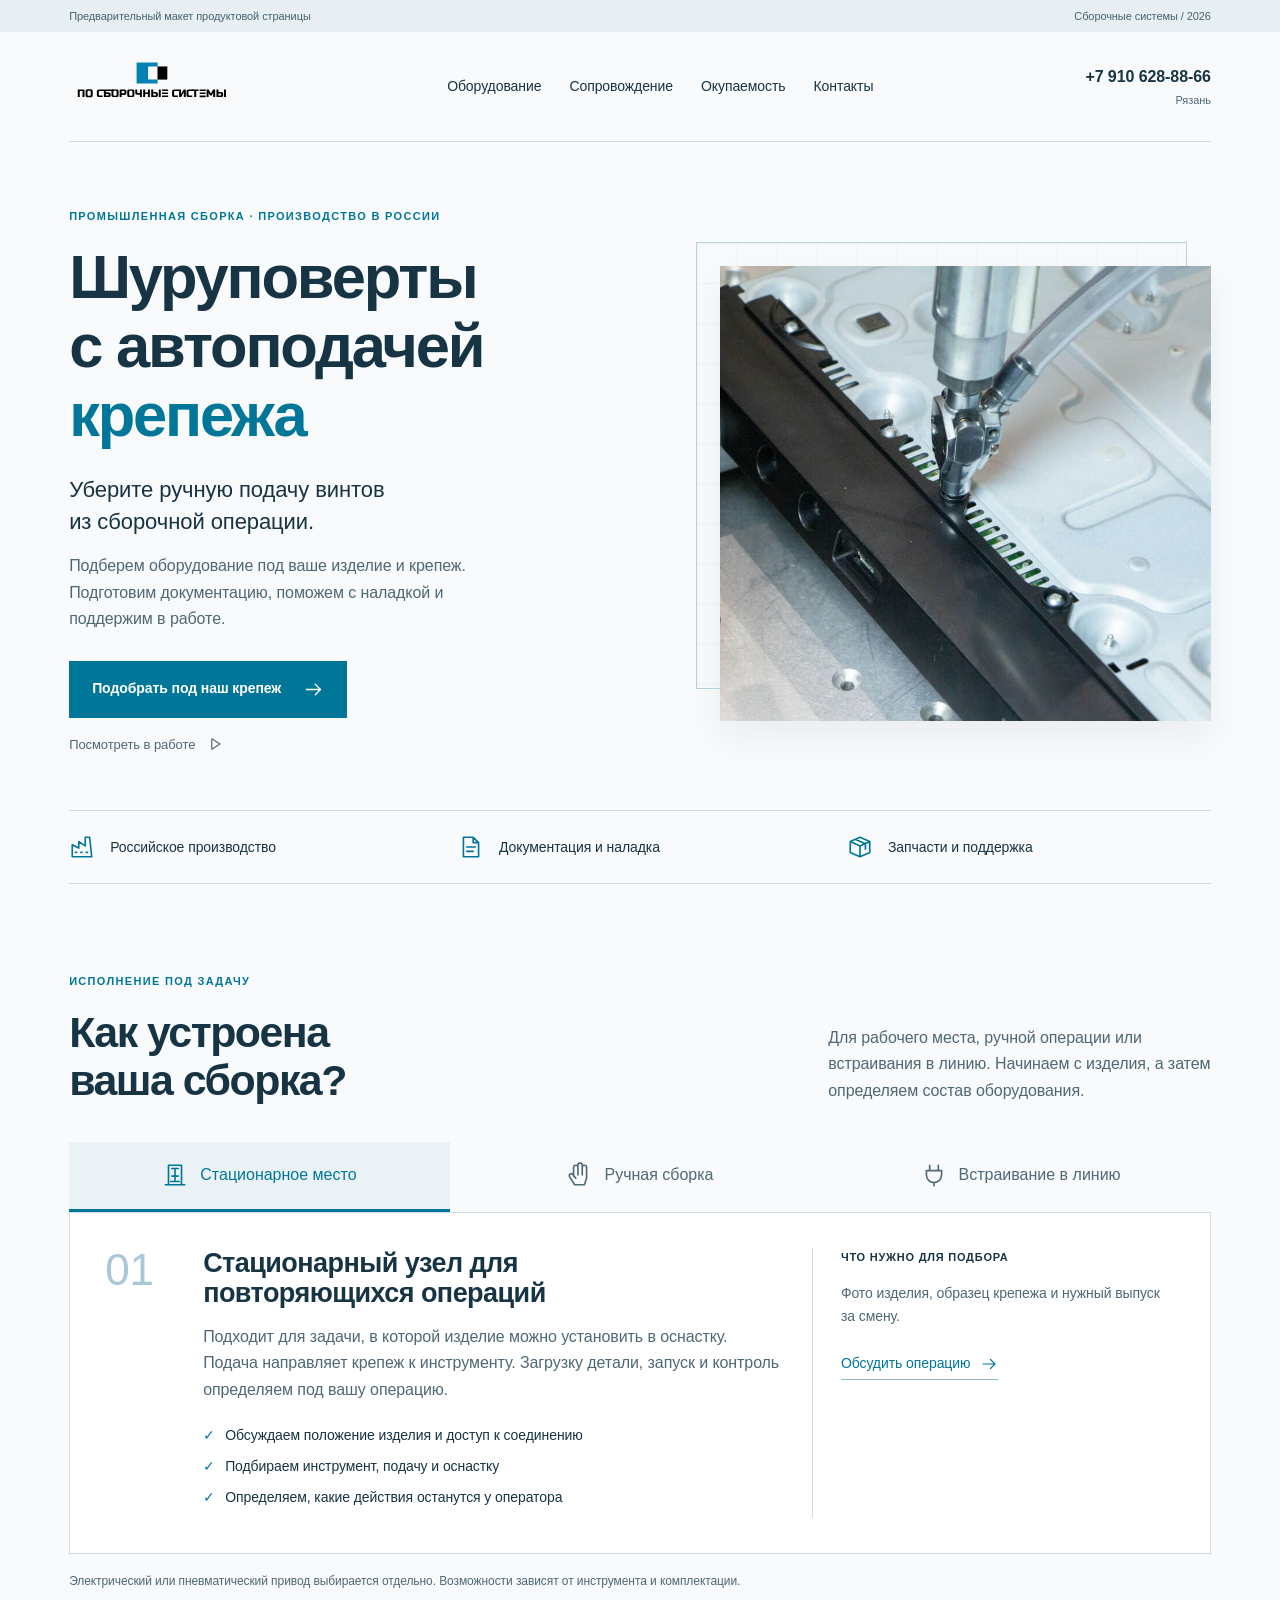
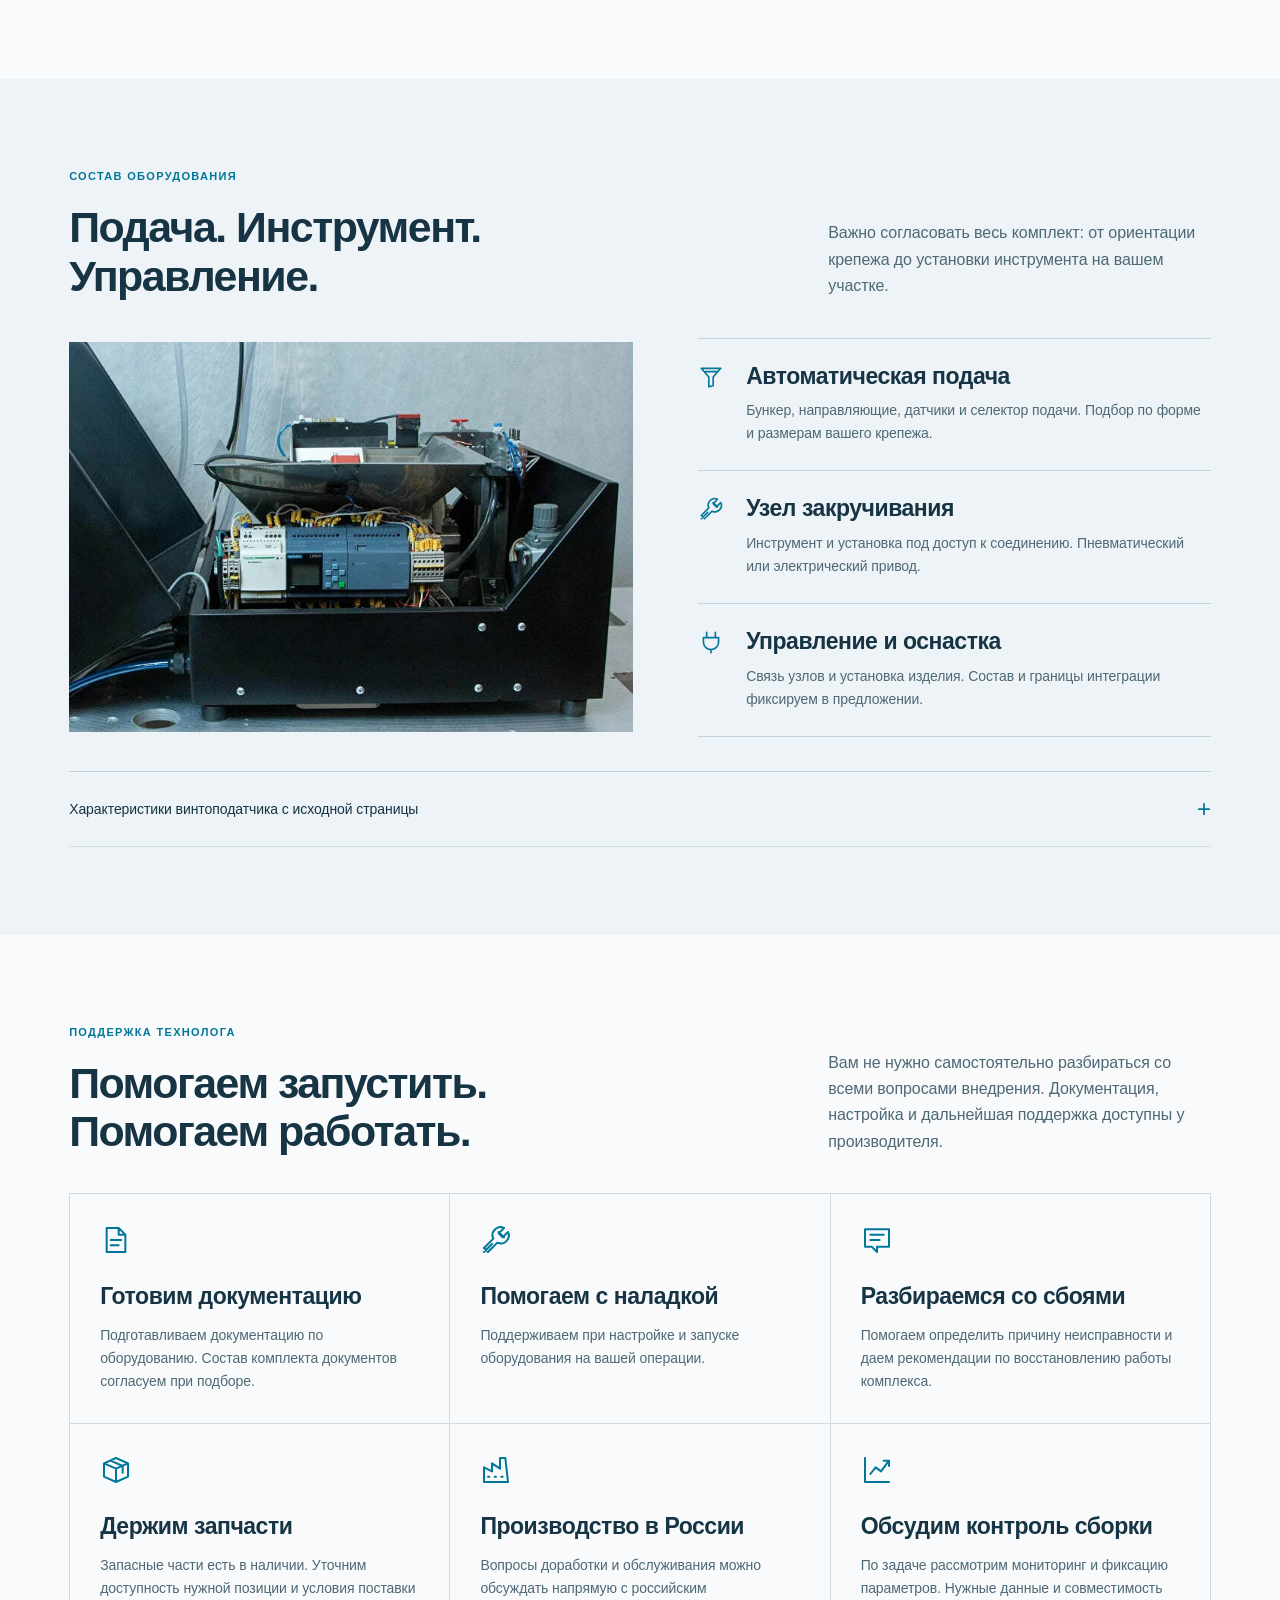
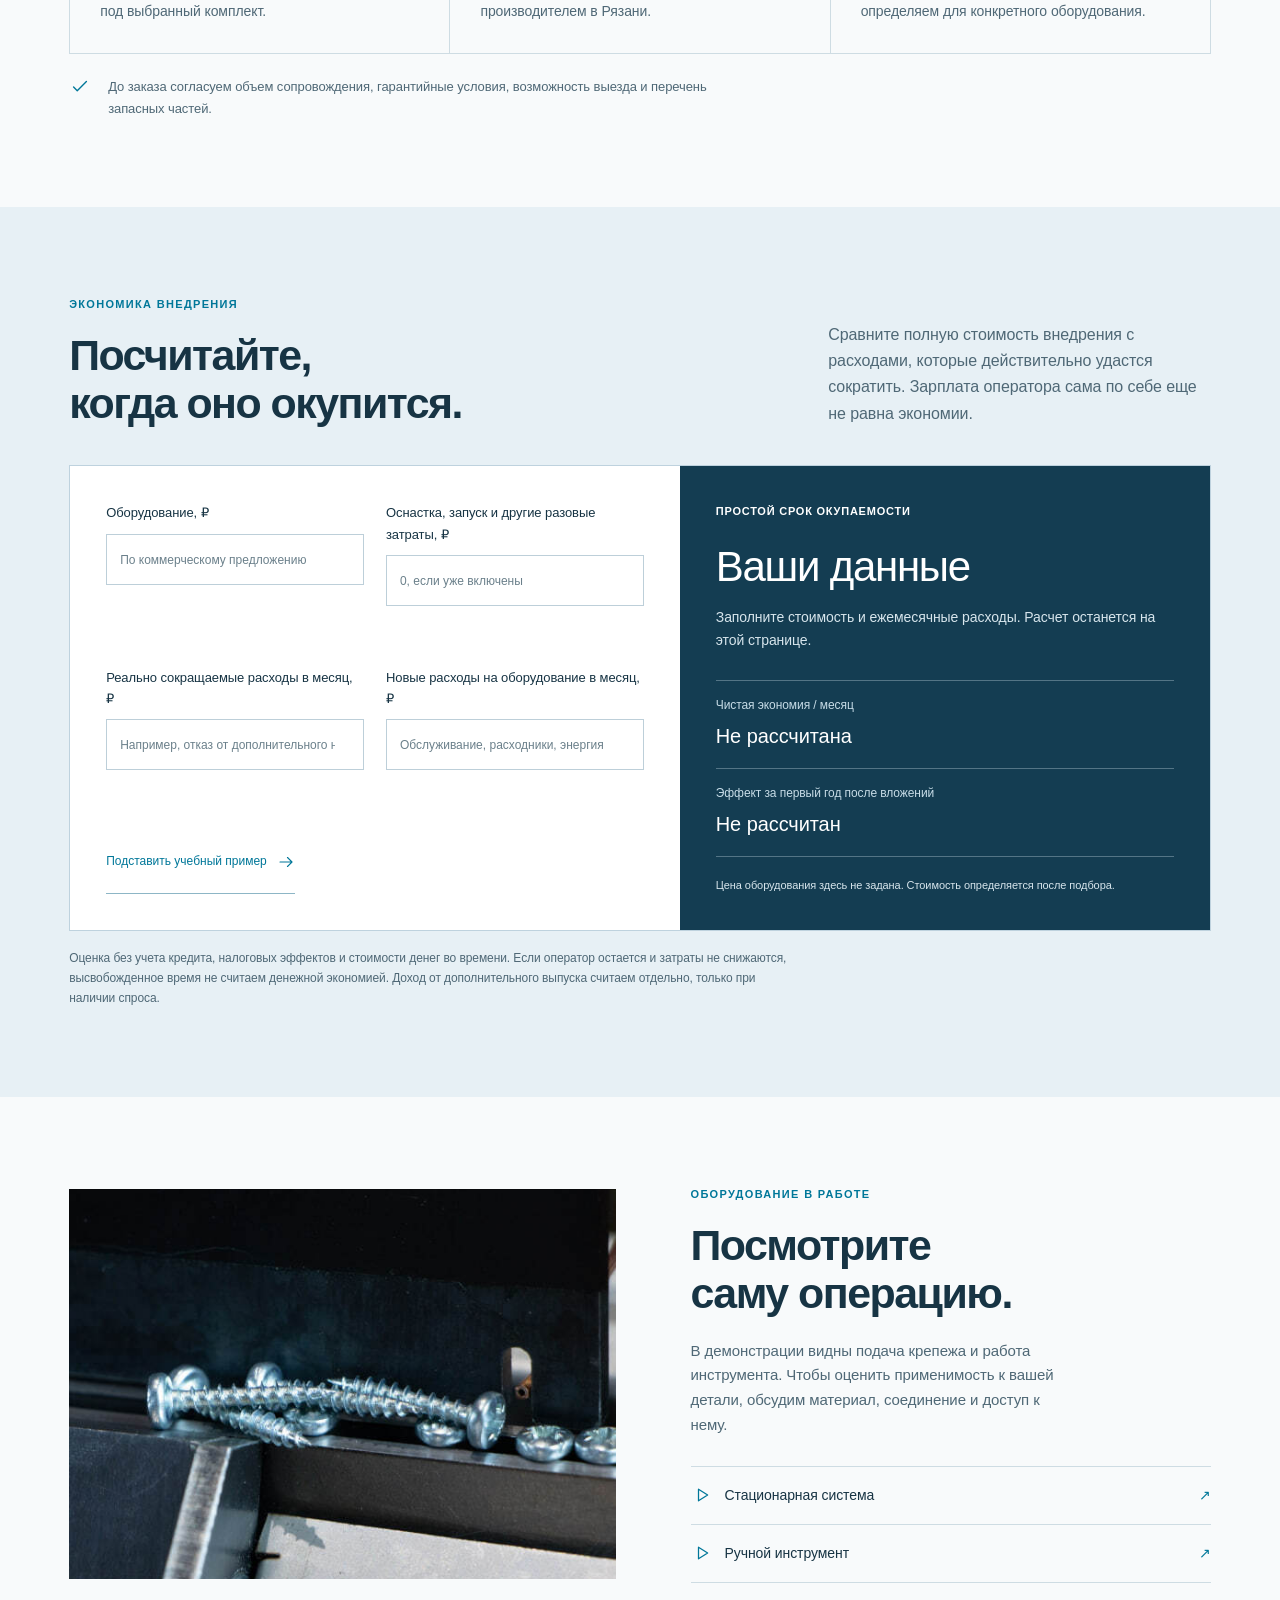
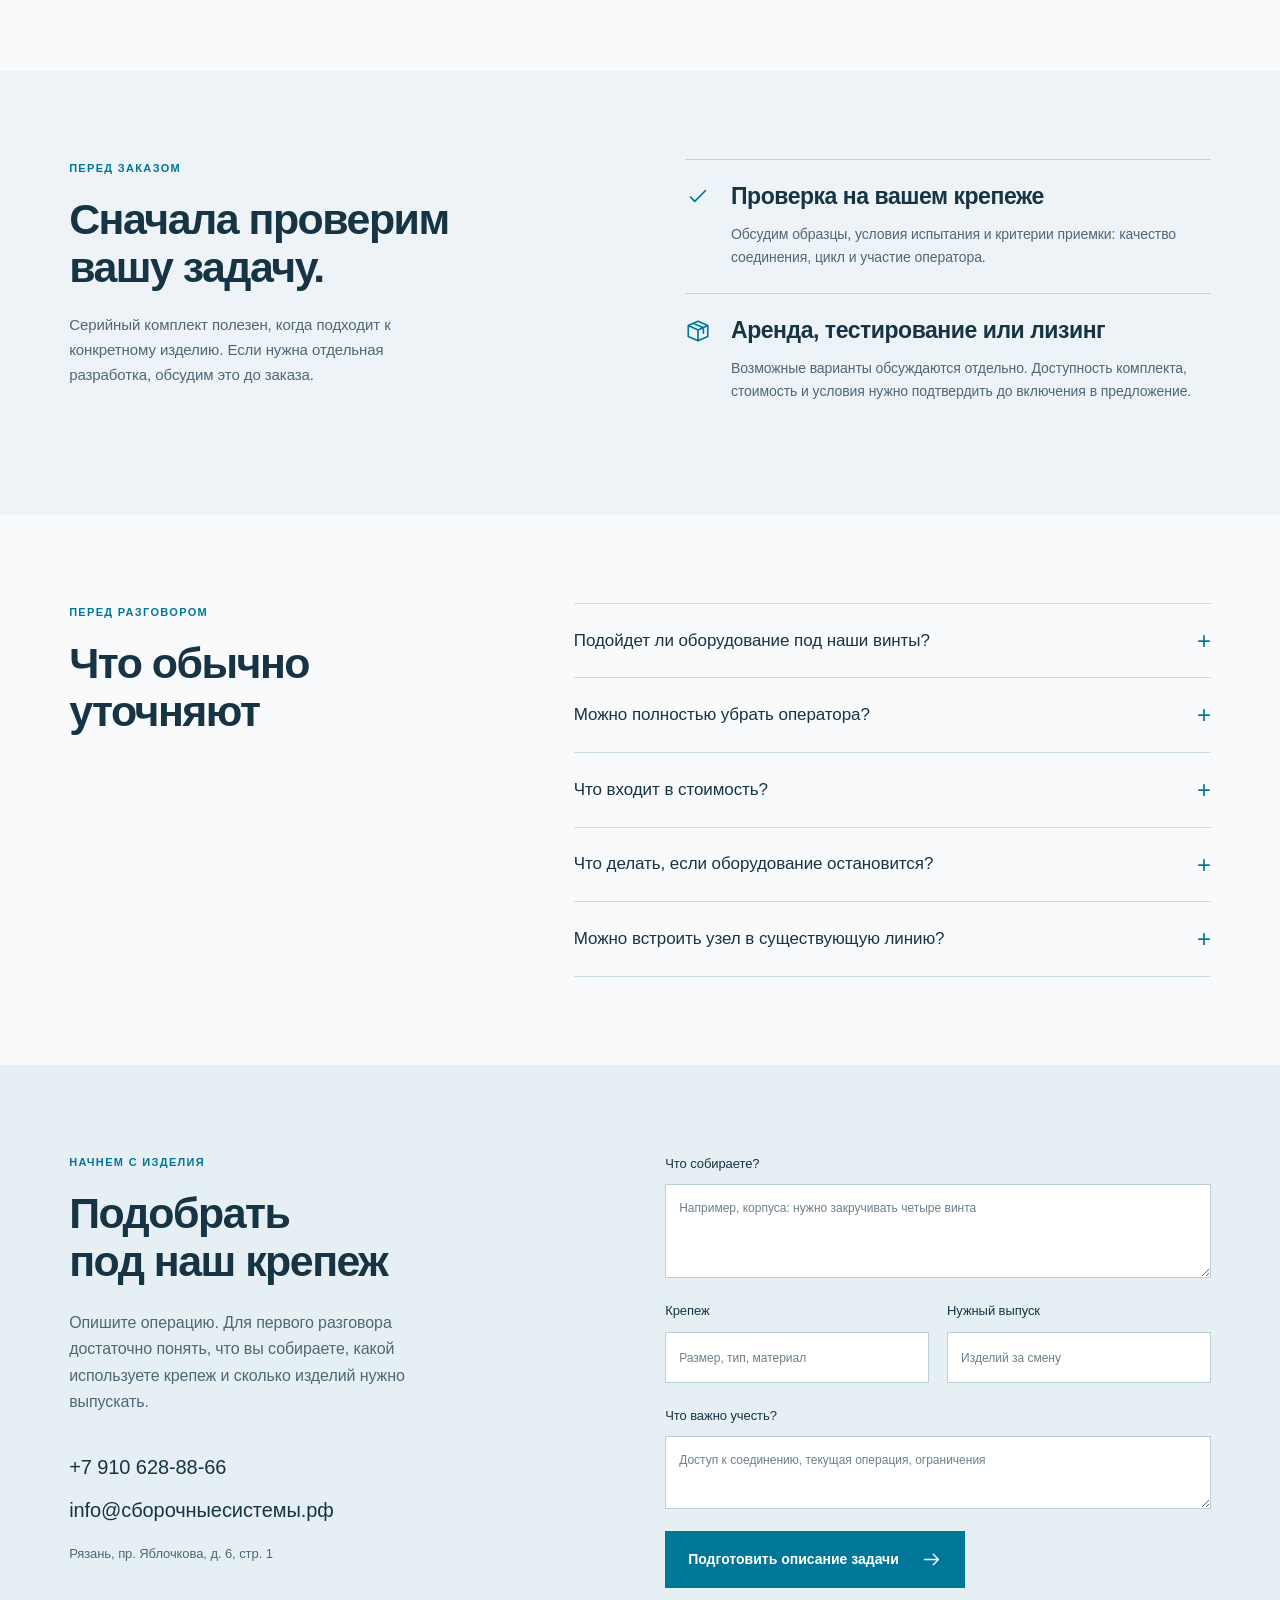
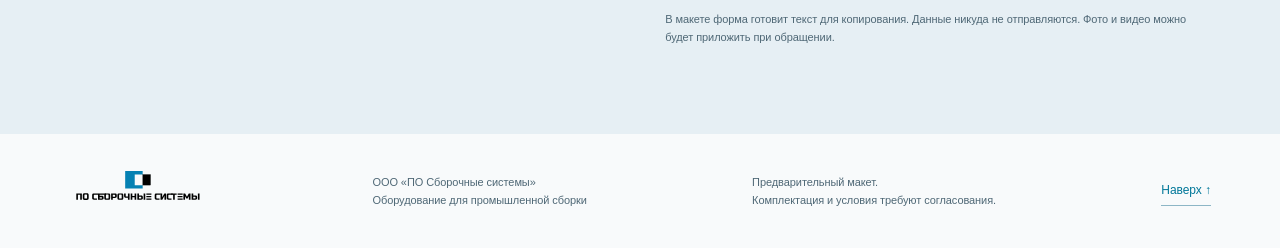
==== index.html @ 6a121f23 "Add light autofeed screwdriver page mockup with structured support benefits" ====
<!doctype html>
<html lang="ru">
<head>
  <meta charset="utf-8">
  <meta name="viewport" content="width=device-width,initial-scale=1">
  <meta name="robots" content="noindex,nofollow">
  <meta name="description" content="Предварительный макет страницы промышленных шуруповертов с автоматической подачей крепежа. ПО Сборочные системы, Рязань.">
  <title>Шуруповерты с автоподачей | Сборочные системы</title>
  <link rel="icon" href="assets/logo.svg" type="image/svg+xml">
  <link rel="stylesheet" href="scrollcraft.css">
  <link rel="stylesheet" href="styles.css">
  <script defer src="scrollcraft.js"></script>
  <script defer src="app.js"></script>
</head>
<body>
<svg class="symbols" xmlns="http://www.w3.org/2000/svg" aria-hidden="true"><defs>
  <symbol id="i-arrow" viewBox="0 0 24 24"><path d="M4 12h16m-6-6 6 6-6 6"/></symbol>
  <symbol id="i-doc" viewBox="0 0 24 24"><path d="M14 3H5v18h14V8zm0 0v5h5M8 12h8m-8 4h6"/></symbol>
  <symbol id="i-tool" viewBox="0 0 24 24"><path d="m14 6 4 4m-9 5-6 6m15-18-4 4 3 3 4-4a6 6 0 0 1-8 8L6 21l-3-3 7-7a6 6 0 0 1 8-8Z"/></symbol>
  <symbol id="i-box" viewBox="0 0 24 24"><path d="m3 7 9-4 9 4v10l-9 4-9-4Zm0 0 9 4 9-4m-9 4v10M8 5l9 4v5"/></symbol>
  <symbol id="i-chat" viewBox="0 0 24 24"><path d="M21 4H3v13h5l4 4v-4h9ZM7 8h10M7 12h7"/></symbol>
  <symbol id="i-plant" viewBox="0 0 24 24"><path d="M3 21V10l6 3V7l6 4V3h4l2 18ZM6 17h1m4 0h1m4 0h1"/></symbol>
  <symbol id="i-chart" viewBox="0 0 24 24"><path d="M3 3v18h18M7 15l4-5 4 3 6-8M17 5h4v4"/></symbol>
  <symbol id="i-check" viewBox="0 0 24 24"><path d="m5 12 4 4L19 6"/></symbol>
  <symbol id="i-feed" viewBox="0 0 24 24"><path d="M3 4h18l-7 8v8l-4 1v-9ZM7 7h10"/></symbol>
  <symbol id="i-hand" viewBox="0 0 24 24"><path d="M7 13V5a2 2 0 0 1 4 0v7-9a2 2 0 0 1 4 0v9-7a2 2 0 0 1 4 0v10l-2 6H8l-5-8a2 2 0 0 1 3-2l3 4"/></symbol>
  <symbol id="i-fixed" viewBox="0 0 24 24"><path d="M3 21h18M6 21V3h12v18M9 6h6m-3 0v7m-3 0h6m-3 0v4m-4 1h8"/></symbol>
  <symbol id="i-plug" viewBox="0 0 24 24"><path d="M8 3v5m8-5v5M5 8h14v4a7 7 0 0 1-14 0Zm7 11v3"/></symbol>
  <symbol id="i-play" viewBox="0 0 24 24"><path d="m9 5 11 7-11 7Z"/></symbol>
  <symbol id="i-phone" viewBox="0 0 24 24"><path d="m7 3 3 5-3 3a15 15 0 0 0 6 6l3-3 5 3-1 4C10 23 1 14 3 4Z"/></symbol>
</defs></svg>
<div class="draft-bar"><div class="container">Предварительный макет продуктовой страницы <span>Сборочные системы / 2026</span></div></div>
<header class="header container">
  <a class="brand" href="#top" aria-label="Сборочные системы - начало страницы"><img src="assets/logo.svg" width="166" height="65" alt="ПО Сборочные системы"></a>
  <nav aria-label="Основное меню"><a href="#variants">Оборудование</a><a href="#support">Сопровождение</a><a href="#economics">Окупаемость</a><a href="#contact">Контакты</a></nav>
  <a class="header-phone" href="tel:+79106288866">+7 910 628-88-66<small>Рязань</small></a>
  <button class="menu-toggle" aria-expanded="false" aria-controls="mobile-menu">Меню <span>+</span></button>
</header>
<nav class="mobile-menu container" id="mobile-menu" aria-label="Мобильное меню" hidden><a href="#variants">Оборудование</a><a href="#support">Сопровождение</a><a href="#economics">Окупаемость</a><a href="#contact">Контакты</a><a href="tel:+79106288866">+7 910 628-88-66</a></nav>
<main id="top">
<section class="hero container">
  <div class="hero-copy"><p class="eyebrow">Промышленная сборка · Производство в России</p><h1>Шуруповерты<br>с автоподачей<br><span>крепежа</span></h1><p class="lead">Уберите ручную подачу винтов из сборочной операции.</p><p class="intro">Подберем оборудование под ваше изделие и крепеж. Подготовим документацию, поможем с наладкой и поддержим в работе.</p><a class="button" href="#contact">Подобрать под наш крепеж <svg><use href="#i-arrow"/></svg></a><a class="secondary" href="#demo">Посмотреть в работе <svg><use href="#i-play"/></svg></a></div>
  <div class="hero-visual"><div class="hero-grid" aria-hidden="true"></div><img class="hero-photo" src="assets/tool.jpg" width="922" height="787" alt="Узел закручивания крепежа на промышленном оборудовании" fetchpriority="high"></div>
</section>
<div class="promise-strip container"><div><svg><use href="#i-plant"/></svg><span>Российское производство</span></div><div><svg><use href="#i-doc"/></svg><span>Документация и наладка</span></div><div><svg><use href="#i-box"/></svg><span>Запчасти и поддержка</span></div></div>

<section class="section container" id="variants">
  <div class="section-heading"><div><p class="eyebrow">Исполнение под задачу</p><h2>Как устроена<br>ваша сборка?</h2></div><p>Для рабочего места, ручной операции или встраивания в линию. Начинаем с изделия, а затем определяем состав оборудования.</p></div>
  <div class="variant-tabs" role="tablist" aria-label="Выберите способ применения"><button role="tab" id="tab-fixed" aria-selected="true" aria-controls="variant-panel" data-variant="fixed"><svg><use href="#i-fixed"/></svg>Стационарное место</button><button role="tab" id="tab-hand" aria-selected="false" aria-controls="variant-panel" data-variant="hand" tabindex="-1"><svg><use href="#i-hand"/></svg>Ручная сборка</button><button role="tab" id="tab-line" aria-selected="false" aria-controls="variant-panel" data-variant="line" tabindex="-1"><svg><use href="#i-plug"/></svg>Встраивание в линию</button></div>
  <div class="variant-panel" id="variant-panel" role="tabpanel" aria-labelledby="tab-fixed" tabindex="0"><div class="variant-number" aria-hidden="true">01</div><div><h3 id="variant-title">Стационарный узел для повторяющихся операций</h3><p id="variant-copy">Подходит для задачи, в которой изделие можно установить в оснастку. Подача направляет крепеж к инструменту. Загрузку детали, запуск и контроль определяем под вашу операцию.</p><ul class="check-list" id="variant-list"><li>Обсуждаем положение изделия и доступ к соединению</li><li>Подбираем инструмент, подачу и оснастку</li><li>Определяем, какие действия останутся у оператора</li></ul></div><aside><span class="mini-label">Что нужно для подбора</span><p>Фото изделия, образец крепежа и нужный выпуск за смену.</p><a class="text-link" href="#contact">Обсудить операцию <svg><use href="#i-arrow"/></svg></a></aside></div>
  <p class="under-note">Электрический или пневматический привод выбирается отдельно. Возможности зависят от инструмента и комплектации.</p>
</section>

<section class="composition section" id="equipment"><div class="container">
  <div class="section-heading"><div><p class="eyebrow">Состав оборудования</p><h2>Подача. Инструмент.<br>Управление.</h2></div><p>Важно согласовать весь комплект: от ориентации крепежа до установки инструмента на вашем участке.</p></div>
  <div class="equipment-grid"><img src="assets/feeder.jpg" alt="Винтоподатчик с бункером и модулем управления" width="750" height="534" loading="lazy"><div class="equipment-items"><article><svg><use href="#i-feed"/></svg><div><h3>Автоматическая подача</h3><p>Бункер, направляющие, датчики и селектор подачи. Подбор по форме и размерам вашего крепежа.</p></div></article><article><svg><use href="#i-tool"/></svg><div><h3>Узел закручивания</h3><p>Инструмент и установка под доступ к соединению. Пневматический или электрический привод.</p></div></article><article><svg><use href="#i-plug"/></svg><div><h3>Управление и оснастка</h3><p>Связь узлов и установка изделия. Состав и границы интеграции фиксируем в предложении.</p></div></article></div></div>
  <details class="specs"><summary>Характеристики винтоподатчика с исходной страницы <span>+</span></summary><p>Параметры описанного узла подачи. Это не общие характеристики всех комплектов и не скорость сборки готового изделия.</p><dl><div><dt>Габариты</dt><dd>490 × 443 × 375 мм</dd></div><div><dt>Бункер</dt><dd>2 л</dd></div><div><dt>Масса</dt><dd>30 кг</dd></div><div><dt>Рабочее давление</dt><dd>6 бар</dd></div><div><dt>Питание</dt><dd>210-230 В</dd></div><div><dt>Мощность без инструмента</dt><dd>15 Вт</dd></div></dl><a class="text-link" href="https://xn--90aialvcgarhgbn8d1ch.xn--p1ai/page56574209.html" target="_blank" rel="noopener noreferrer">Исходное описание оборудования ↗</a></details>
</div></section>

<section class="section container" id="support">
  <div class="section-heading"><div><p class="eyebrow">Поддержка технолога</p><h2>Помогаем запустить.<br>Помогаем работать.</h2></div><p>Вам не нужно самостоятельно разбираться со всеми вопросами внедрения. Документация, настройка и дальнейшая поддержка доступны у производителя.</p></div>
  <div class="benefits">
    <article><svg><use href="#i-doc"/></svg><h3>Готовим документацию</h3><p>Подготавливаем документацию по оборудованию. Состав комплекта документов согласуем при подборе.</p></article>
    <article><svg><use href="#i-tool"/></svg><h3>Помогаем с наладкой</h3><p>Поддерживаем при настройке и запуске оборудования на вашей операции.</p></article>
    <article><svg><use href="#i-chat"/></svg><h3>Разбираемся со сбоями</h3><p>Помогаем определить причину неисправности и даем рекомендации по восстановлению работы комплекса.</p></article>
    <article><svg><use href="#i-box"/></svg><h3>Держим запчасти</h3><p>Запасные части есть в наличии. Уточним доступность нужной позиции и условия поставки под выбранный комплект.</p></article>
    <article><svg><use href="#i-plant"/></svg><h3>Производство в России</h3><p>Вопросы доработки и обслуживания можно обсуждать напрямую с российским производителем в Рязани.</p></article>
    <article><svg><use href="#i-chart"/></svg><h3>Обсудим контроль сборки</h3><p>По задаче рассмотрим мониторинг и фиксацию параметров. Нужные данные и совместимость определяем для конкретного оборудования.</p></article>
  </div>
  <div class="service-note"><svg><use href="#i-check"/></svg><p>До заказа согласуем объем сопровождения, гарантийные условия, возможность выезда и перечень запасных частей.</p></div>
</section>

<section class="economics section" id="economics"><div class="container">
  <div class="section-heading"><div><p class="eyebrow">Экономика внедрения</p><h2>Посчитайте,<br>когда оно окупится.</h2></div><p>Сравните полную стоимость внедрения с расходами, которые действительно удастся сократить. Зарплата оператора сама по себе еще не равна экономии.</p></div>
  <div class="calculator"><form id="roi-form" class="calc-fields"><label>Оборудование, ₽<input name="equipment" type="number" min="0" max="1000000000" step="any" placeholder="По коммерческому предложению" inputmode="decimal"></label><label>Оснастка, запуск и другие разовые затраты, ₽<input name="setup" type="number" min="0" max="1000000000" step="any" placeholder="0, если уже включены" inputmode="decimal"></label><label>Реально сокращаемые расходы в месяц, ₽<input name="saving" type="number" min="0" max="1000000000" step="any" placeholder="Например, отказ от дополнительного найма" inputmode="decimal"></label><label>Новые расходы на оборудование в месяц, ₽<input name="running" type="number" min="0" max="1000000000" step="any" placeholder="Обслуживание, расходники, энергия" inputmode="decimal"></label><button type="button" class="text-link example-button" id="example">Подставить учебный пример <svg><use href="#i-arrow"/></svg></button></form><div class="calc-result" aria-live="polite" aria-atomic="true"><span class="mini-label">Простой срок окупаемости</span><strong id="payback">Ваши данные</strong><p id="calc-summary">Заполните стоимость и ежемесячные расходы. Расчет останется на этой странице.</p><div class="calc-metrics"><div><span>Чистая экономия / месяц</span><b id="net-saving">Не рассчитана</b></div><div><span>Эффект за первый год после вложений</span><b id="year-effect">Не рассчитан</b></div></div><p class="calc-disclaimer" id="calc-status">Цена оборудования здесь не задана. Стоимость определяется после подбора.</p></div></div>
  <p class="under-note">Оценка без учета кредита, налоговых эффектов и стоимости денег во времени. Если оператор остается и затраты не снижаются, высвобожденное время не считаем денежной экономией. Доход от дополнительного выпуска считаем отдельно, только при наличии спроса.</p>
</div></section>

<section class="section container" id="demo"><div class="demo-grid"><div class="demo-image"><img src="assets/fasteners.jpg" alt="Крепеж на направляющих автоматической подачи" width="595" height="541" loading="lazy"></div><div><p class="eyebrow">Оборудование в работе</p><h2>Посмотрите<br>саму операцию.</h2><p>В демонстрации видны подача крепежа и работа инструмента. Чтобы оценить применимость к вашей детали, обсудим материал, соединение и доступ к нему.</p><div class="video-links"><a href="https://rutube.ru/video/3689a29682b05aac5c1adabfa721ef61/" target="_blank" rel="noopener noreferrer"><svg><use href="#i-play"/></svg>Стационарная система <span>↗</span></a><a href="https://rutube.ru/video/063481a1d80e15f8c50c3e44c8a2e6d3/" target="_blank" rel="noopener noreferrer"><svg><use href="#i-play"/></svg>Ручной инструмент <span>↗</span></a></div></div></div></section>

<section class="section options"><div class="container options-grid"><div><p class="eyebrow">Перед заказом</p><h2>Сначала проверим<br>вашу задачу.</h2><p>Серийный комплект полезен, когда подходит к конкретному изделию. Если нужна отдельная разработка, обсудим это до заказа.</p></div><div><article><svg><use href="#i-check"/></svg><div><h3>Проверка на вашем крепеже</h3><p>Обсудим образцы, условия испытания и критерии приемки: качество соединения, цикл и участие оператора.</p></div></article><article><svg><use href="#i-box"/></svg><div><h3>Аренда, тестирование или лизинг</h3><p>Возможные варианты обсуждаются отдельно. Доступность комплекта, стоимость и условия нужно подтвердить до включения в предложение.</p></div></article></div></div></section>

<section class="section container faq" id="questions"><div><p class="eyebrow">Перед разговором</p><h2>Что обычно<br>уточняют</h2></div><div class="faq-list"><details><summary>Подойдет ли оборудование под наши винты?<span>+</span></summary><p>Нужны размеры и форма крепежа, материал изделия и доступ к месту закручивания. По этим данным определяем применимость и необходимость проверки на образце.</p></details><details><summary>Можно полностью убрать оператора?<span>+</span></summary><p>Это зависит от всей операции: как устанавливается и снимается изделие, как запускается цикл и контролируется результат. Автоподача сама по себе не означает полностью автоматическую сборку.</p></details><details><summary>Что входит в стоимость?<span>+</span></summary><p>После подбора фиксируем инструмент, подачу, управление, оснастку и работы по внедрению. Документы и объем сопровождения также согласуем. Единой цены для всех операций нет.</p></details><details><summary>Что делать, если оборудование остановится?<span>+</span></summary><p>Обратиться к производителю: поможем с диагностикой и рекомендациями по восстановлению. Для конкретного комплекта заранее согласуем порядок обращения, гарантию и нужные запасные части.</p></details><details><summary>Можно встроить узел в существующую линию?<span>+</span></summary><p>Рассмотрим габариты, крепление, сигналы управления и требования к циклу. Границы интеграции и совместимость определяются по вашей линии.</p></details></div></section>

<section class="contact section" id="contact"><div class="container contact-grid"><div><p class="eyebrow">Начнем с изделия</p><h2>Подобрать<br>под наш крепеж</h2><p>Опишите операцию. Для первого разговора достаточно понять, что вы собираете, какой используете крепеж и сколько изделий нужно выпускать.</p><div class="contact-details"><a href="tel:+79106288866">+7 910 628-88-66</a><a href="mailto:info@сборочныесистемы.рф">info@сборочныесистемы.рф</a><p>Рязань, пр. Яблочкова, д. 6, стр. 1</p></div></div><form class="request-form" id="request-form"><label>Что собираете?<textarea name="product" rows="3" placeholder="Например, корпуса: нужно закручивать четыре винта" required maxlength="2000"></textarea></label><div class="form-row"><label>Крепеж<input name="fastener" placeholder="Размер, тип, материал" maxlength="200"></label><label>Нужный выпуск<input name="volume" placeholder="Изделий за смену" maxlength="200"></label></div><label>Что важно учесть?<textarea name="details" rows="2" placeholder="Доступ к соединению, текущая операция, ограничения" maxlength="2000"></textarea></label><button class="button" type="submit">Подготовить описание задачи <svg><use href="#i-arrow"/></svg></button><p class="form-note">В макете форма готовит текст для копирования. Данные никуда не отправляются. Фото и видео можно будет приложить при обращении.</p><div id="request-result" hidden><label>Текст для обращения<textarea id="request-text" readonly rows="7"></textarea></label><button class="text-link" type="button" id="copy-request">Скопировать текст</button><p id="copy-status" role="status"></p></div></form></div></section>
</main>
<footer class="container footer"><a class="brand" href="#top"><img src="assets/logo.svg" width="138" height="54" alt="ПО Сборочные системы"></a><p>ООО «ПО Сборочные системы»<br>Оборудование для промышленной сборки</p><p>Предварительный макет.<br>Комплектация и условия требуют согласования.</p><a href="#top" class="text-link">Наверх ↑</a></footer>
</body></html>
---- scrollcraft.css ----
/* ============================================================================
   scrollcraft.css: the taste floor
   ----------------------------------------------------------------------------
   Two layers, and the split matters:

     TOKENS   what you override per brand. Colour roles, the type ramp, the
              spacing scale, elevation, motion. A brand is ~12 values.
     DEVICES  what the engine drives. Do not restyle these to taste; they are
              the mechanism. Style your own markup instead.

   Nothing here draws a "component". There are no card, badge, or pill classes,
   because a stylesheet that ships those is how every page built on it ends up
   with the same shapes. You get a floor and a vocabulary; the composition is
   yours.
   ========================================================================== */

/* ---------------------------------------------------------------- tokens -- */
:root {
  /* --- colour roles. Override these six and the page is rebranded. -------- */
  --sc-canvas:      #08090b;   /* the page ground. Drift interpolates this.   */
  --sc-surface:     #101217;   /* anything raised off the ground             */
  --sc-ink:         #f4f2ef;   /* primary text                               */
  --sc-ink-soft:    #9a9ba1;   /* secondary text. Tinted, never flat gray.   */
  --sc-accent:      #d8ff3e;   /* ONE accent. It owns a region, not confetti. */
  --sc-accent-ink:  #08090b;   /* text that sits on the accent               */

  --sc-hairline:    color-mix(in oklab, var(--sc-ink) 12%, transparent);
  --sc-hairline-strong: color-mix(in oklab, var(--sc-ink) 22%, transparent);

  /* --- type. Two families max. Display carries voice, text carries prose. - */
  --sc-font-display: "Instrument Sans", "Geist", system-ui, sans-serif;
  --sc-font-text:    "Geist", system-ui, sans-serif;
  --sc-font-mono:    "Geist Mono", ui-monospace, monospace;

  /* Fluid ramp. Tracking tightens as size grows because a face set at 6rem
     with 0 tracking reads loose; this is optical correction, not decoration. */
  --sc-t-xs:   clamp(0.75rem, 0.72rem + 0.15vw, 0.82rem);
  --sc-t-sm:   clamp(0.875rem, 0.84rem + 0.18vw, 0.95rem);
  --sc-t-base: clamp(1rem, 0.96rem + 0.22vw, 1.125rem);
  --sc-t-lg:   clamp(1.2rem, 1.1rem + 0.5vw, 1.5rem);
  --sc-t-xl:   clamp(1.6rem, 1.35rem + 1.2vw, 2.25rem);
  --sc-t-2xl:  clamp(2.1rem, 1.6rem + 2.4vw, 3.4rem);
  --sc-t-3xl:  clamp(2.8rem, 1.9rem + 4.2vw, 5rem);
  --sc-t-4xl:  clamp(3.4rem, 1.9rem + 6.6vw, 7.5rem);

  --sc-track-tight:  -0.035em;
  --sc-track-snug:   -0.02em;
  --sc-track-normal: -0.005em;
  --sc-track-wide:    0.08em;

  --sc-leading-none: 0.94;
  --sc-leading-tight: 1.06;
  --sc-leading-body: 1.62;

  --sc-measure: 62ch;

  /* --- space. 4px base: the useful middle steps an 8-only scale misses. --- */
  --sc-1: 0.25rem;  --sc-2: 0.5rem;   --sc-3: 0.75rem;  --sc-4: 1rem;
  --sc-5: 1.5rem;   --sc-6: 2rem;     --sc-7: 3rem;     --sc-8: 4rem;
  --sc-9: 6rem;     --sc-10: 8rem;    --sc-11: 12rem;

  /* Section rhythm is fluid so a phone doesn't inherit desktop air. */
  --sc-section: clamp(4.5rem, 9vw, 11rem);
  --sc-gutter:  clamp(1.25rem, 5vw, 5.5rem);
  --sc-maxw:    82rem;

  /* --- radius. Pick one scale for the page and hold it. ------------------- */
  --sc-r-sm: 6px;  --sc-r-md: 12px;  --sc-r-lg: 20px;  --sc-r-pill: 999px;

  /* --- elevation. Every shadow has an offset AND a soft blur, and is tinted
         to the canvas hue. A zero-offset coloured halo is decoration, not
         depth, so there isn't one here. ---------------------------------- */
  --sc-shadow-color: 220 40% 2%;
  --sc-e1: 0 1px 2px hsl(var(--sc-shadow-color) / 0.28),
           0 2px 6px -1px hsl(var(--sc-shadow-color) / 0.20);
  --sc-e2: 0 2px 4px hsl(var(--sc-shadow-color) / 0.24),
           0 8px 18px -4px hsl(var(--sc-shadow-color) / 0.30);
  --sc-e3: 0 4px 8px hsl(var(--sc-shadow-color) / 0.22),
           0 18px 40px -8px hsl(var(--sc-shadow-color) / 0.38),
           0 48px 90px -24px hsl(var(--sc-shadow-color) / 0.30);

  /* Edge light: a 1px top highlight sells a raised surface better than any
     amount of blur, because real raised things catch light on their lip. */
  --sc-edge: inset 0 1px 0 color-mix(in oklab, var(--sc-ink) 10%, transparent);

  /* --- motion. Built-in CSS easings are too weak for UI. ------------------ */
  --sc-ease-out:    cubic-bezier(0.23, 1, 0.32, 1);
  --sc-ease-in-out: cubic-bezier(0.77, 0, 0.175, 1);
  --sc-ease-drawer: cubic-bezier(0.32, 0.72, 0, 1);
  --sc-d-fast: 160ms;  --sc-d-base: 240ms;  --sc-d-slow: 420ms;

  --sc-z-stage: 1; --sc-z-copy: 20; --sc-z-chrome: 60;
}

/* --------------------------------------------------------------- reset -- */
*, *::before, *::after { box-sizing: border-box; }
html { -webkit-text-size-adjust: 100%; scroll-behavior: smooth; }
@media (prefers-reduced-motion: reduce) { html { scroll-behavior: auto; } }

body {
  margin: 0;
  background: var(--sc-canvas);
  color: var(--sc-ink);
  font-family: var(--sc-font-text);
  font-size: var(--sc-t-base);
  line-height: var(--sc-leading-body);
  letter-spacing: var(--sc-track-normal);
  -webkit-font-smoothing: antialiased;
  text-rendering: optimizeLegibility;
  font-synthesis-weight: none;
  overflow-x: clip;
}
img, video, canvas, svg { display: block; max-width: 100%; }
button, input, select, textarea { font: inherit; color: inherit; }

/* ------------------------------------------------- the browser surfaces --
   The parts you did not draw still carry the design. Selection, caret, focus
   ring, scrollbar and tabular numerals all ship with defaults that belong to no
   design system. Theming them is the cheapest signal that a page was built
   rather than assembled, and it is the step that gets skipped most reliably. */
::selection { background: var(--sc-accent); color: var(--sc-accent-ink); }
:root { caret-color: var(--sc-accent); accent-color: var(--sc-accent); }
:focus-visible {
  outline: 2px solid var(--sc-accent);
  outline-offset: 3px;
  border-radius: var(--sc-r-sm);
}
:where(a) { color: inherit; text-decoration-thickness: 1px; text-underline-offset: 0.22em; }
@supports (scrollbar-color: auto) {
  html { scrollbar-color: color-mix(in oklab, var(--sc-ink) 26%, transparent) transparent; scrollbar-width: thin; }
}
:where(table, .sc-nums, [data-sc-count]) { font-variant-numeric: tabular-nums; }

/* ----------------------------------------------------------- typography -- */
.sc-display {
  font-family: var(--sc-font-display);
  font-weight: 500;
  line-height: var(--sc-leading-none);
  letter-spacing: var(--sc-track-tight);
  text-wrap: balance;
  margin: 0;
}
.sc-display--xl { font-size: var(--sc-t-4xl); }
.sc-display--lg { font-size: var(--sc-t-3xl); }
.sc-display--md { font-size: var(--sc-t-2xl); letter-spacing: var(--sc-track-snug); }
.sc-lede {
  font-size: var(--sc-t-lg);
  line-height: 1.44;
  letter-spacing: var(--sc-track-snug);
  color: var(--sc-ink);
  max-width: 46ch;
  text-wrap: pretty;
  margin: 0;
}
.sc-body { max-width: var(--sc-measure); color: var(--sc-ink-soft); text-wrap: pretty; margin: 0; }
.sc-label {
  font-family: var(--sc-font-mono);
  font-size: var(--sc-t-xs);
  letter-spacing: var(--sc-track-wide);
  text-transform: uppercase;
  color: var(--sc-ink-soft);
}

/* ---------------------------------------------------------------- layout -- */
.sc-wrap { width: 100%; max-width: var(--sc-maxw); margin-inline: auto; padding-inline: var(--sc-gutter); }
.sc-section { padding-block: var(--sc-section); }
/* More space above a heading than below it: the gap belongs to the boundary,
   not to the pair. */
.sc-stack > * + * { margin-top: var(--sc-4); }
.sc-stack > :is(h1,h2,h3) { margin-top: var(--sc-7); }
.sc-stack > :is(h1,h2,h3):first-child { margin-top: 0; }
.sc-rule { height: 1px; border: 0; background: var(--sc-hairline); margin: 0; }

/* =============================================================== DEVICES ==
   Driven by the engine. Restyle your own markup, not these.                */

.sc-act--pinned { position: relative; }
.sc-stage {
  position: sticky; top: 0;
  height: 100vh; height: 100svh;
  overflow: clip;
  z-index: var(--sc-z-stage);
}

/* scrub / sequence media */
.sc-stage :is(video[data-sc-scrub], canvas[data-sc-sequence], .sc-stage__poster) {
  position: absolute; inset: 0;
  width: 100%; height: 100%;
  object-fit: cover;
}
video[data-sc-scrub] { opacity: 0; transition: opacity 380ms var(--sc-ease-out); }
.sc-has-clip video[data-sc-scrub] { opacity: 1; }
/* The poster is a live frame-holder, not a placeholder: it stays up until a
   real video frame has painted, which is what stops the blank-stage flash. */
.sc-stage__poster { z-index: 0; transition: opacity 380ms var(--sc-ease-out); }
.sc-has-clip .sc-stage__poster { opacity: 0; }

/* A scrim only where text sits. A full-frame darkening layer flattens the
   image everywhere to fix contrast in one corner. */
.sc-scrim {
  position: absolute; inset: 0; pointer-events: none; z-index: 1;
  background: linear-gradient(
    var(--sc-scrim-angle, 180deg),
    color-mix(in oklab, var(--sc-canvas) var(--sc-scrim-a, 78%), transparent) 0%,
    color-mix(in oklab, var(--sc-canvas) 30%, transparent) 42%,
    transparent 68%);
}
/* Point the scrim at the copy. A scrim gradient that darkens the top while the
   copy sits at the bottom fixes contrast nowhere and flattens the image
   everywhere, which is the most common way text-over-video goes wrong. */
.sc-scrim--bottom { --sc-scrim-angle: 0deg; }
.sc-scrim--left   { --sc-scrim-angle: 90deg; }
.sc-scrim--right  { --sc-scrim-angle: 270deg; }

/* Corner scrims, for copy anchored to a corner. An edge gradient has to darken
   a whole band across the frame to cover one corner; a corner gradient puts the
   density where the text is and leaves the rest of the image alone. Pair with
   .sc-copy--lead / .sc-copy--trail. */
.sc-scrim--lead {
  background: linear-gradient(to top right,
    color-mix(in oklab, var(--sc-canvas) 94%, transparent) 0%,
    color-mix(in oklab, var(--sc-canvas) 72%, transparent) 30%,
    color-mix(in oklab, var(--sc-canvas) 30%, transparent) 52%,
    transparent 72%);
}
.sc-scrim--trail {
  background: linear-gradient(to top left,
    color-mix(in oklab, var(--sc-canvas) 94%, transparent) 0%,
    color-mix(in oklab, var(--sc-canvas) 72%, transparent) 30%,
    color-mix(in oklab, var(--sc-canvas) 30%, transparent) 52%,
    transparent 72%);
}
/* A band across the bottom, for copy that spans the full width of the frame.
   That is what both corner anchors become below 860px, and it is also the right
   shape whenever the copy block is wider than a corner. */
.sc-scrim--band {
  background: linear-gradient(to top,
    color-mix(in oklab, var(--sc-canvas) 94%, transparent) 0%,
    color-mix(in oklab, var(--sc-canvas) 74%, transparent) 22%,
    color-mix(in oklab, var(--sc-canvas) 30%, transparent) 42%,
    transparent 58%);
}
.sc-scrim--vignette {
  background: radial-gradient(120% 90% at 50% 45%, transparent 40%,
              color-mix(in oklab, var(--sc-canvas) 70%, transparent) 100%);
}

/* copy over a stage.
   max-width is in rem, never ch. A `ch` on this container resolves against the
   CONTAINER's font-size (body size), not the display size of the heading inside
   it, so `max-width: 20ch` here silently produces a ~180px column and wraps a
   hero headline to six lines. Set a ch measure on the text element itself. */
.sc-copy {
  position: absolute; z-index: var(--sc-z-copy);
  inset-inline: var(--sc-gutter);
  max-width: min(46rem, 76vw);
  will-change: opacity, transform;
}
.sc-copy--lead   { left: var(--sc-gutter); bottom: clamp(3rem, 12vh, 9rem); }
/* inset-inline FIRST. It is the shorthand for left+right, so declaring it after
   `left: 50%` resets left to auto and the block drifts off the left edge. */
.sc-copy--center { inset-inline: auto; left: 50%; top: 50%; translate: -50% -50%; text-align: center; }
.sc-copy--trail  { inset-inline: auto; right: var(--sc-gutter); bottom: clamp(3rem, 12vh, 9rem); text-align: right; }

/* cue defaults: the engine writes opacity/transform inline, these are the
   pre-paint state so nothing flashes before the first read() */
[data-sc-cue] { opacity: 0; will-change: opacity, transform; }
.sc-ready [data-sc-cue] { transition: none; }

/* kinetic split */
.sc-split { display: inline-block; overflow: hidden; vertical-align: top; }
/* Descenders live below the baseline; a line mask clipped to the line box eats
   the tails off g, y, p, j. The padding buys them room back. */
.sc-split--line { display: block; padding-bottom: 0.14em; margin-bottom: -0.14em; }
.sc-split__i { display: inline-block; will-change: transform, opacity; }
.sc-is-split { opacity: 1 !important; }

/* horizontal rail */
[data-sc-pan] { display: flex; will-change: transform; }

/* reveal + parallax */
[data-sc-reveal] { will-change: clip-path; }
[data-sc-parallax] { will-change: transform; }

/* flow reveal (fires once) */
[data-sc-in], [data-sc-stagger] > * {
  opacity: 0;
  transform: translate3d(0, 14px, 0);
  transition: opacity 620ms var(--sc-ease-out), transform 620ms var(--sc-ease-out);
}
[data-sc-in].sc-in, [data-sc-stagger] > .sc-in { opacity: 1; transform: none; }

/* pointer devices */
[data-sc-tilt] { transform-style: preserve-3d; will-change: transform; }
[data-sc-magnet] { will-change: transform; }
/* isolation always; position only if nothing more specific already set it.
   Written with :where() (zero specificity) on purpose: a plain `position:
   relative` here has the same weight as `.sc-stage` and, being later in the
   file, silently wins. A stage carrying both attributes then stops being
   sticky and the whole act scrolls away instead of pinning. */
[data-sc-spotlight] { isolation: isolate; }
:where([data-sc-spotlight]) { position: relative; }
[data-sc-spotlight]::after {
  content: ""; position: absolute; inset: 0; pointer-events: none; z-index: 2;
  background: radial-gradient(
    28rem 28rem at calc(var(--sc-mx, 0.5) * 100%) calc(var(--sc-my, 0.5) * 100%),
    color-mix(in oklab, var(--sc-accent) 16%, transparent), transparent 70%);
  opacity: 0; transition: opacity var(--sc-d-slow) var(--sc-ease-out);
}
[data-sc-spotlight]:hover::after { opacity: 1; }

/* =========================================================== WORLDFLIGHT ==
   One fixed stage for the whole page. The only thing in document flow is the
   spacer, and it is empty. If you find yourself adding a section here, you want
   act mode instead: the moment a real block scrolls past the fixed stage, the
   page has a seam again and the whole point is gone.                        */

[data-sc-mode="worldflight"] { position: relative; }

.sc-world {
  position: fixed; inset: 0;
  overflow: clip;
  z-index: var(--sc-z-stage);
  background: var(--sc-canvas);
}

/* Every leg is mounted for the life of the page and stacked in the same box.
   The engine owns opacity, visibility and z-index here; do not set them. */
.sc-world__seg {
  position: absolute; inset: 0;
  opacity: 0;
  will-change: opacity;
}
.sc-world__seg > :is(video, img, canvas) {
  position: absolute; inset: 0;
  width: 100%; height: 100%;
  object-fit: cover;
}
/* The poster is the frame-holder AND the first camera move: the engine pushes
   it in slowly until a real decoded frame is available to replace it. */
.sc-world__poster {
  z-index: 0;
  transform-origin: 50% 50%;
  transition: opacity 420ms var(--sc-ease-out);
}
.sc-world__seg > video { z-index: 1; }
.sc-world__seg.sc-has-clip .sc-world__poster { opacity: 0; }
/* The act stylesheet lights a clip through its ancestor act. A worldflight leg
   has no act, so match the class the engine also writes on the clip itself. */
video[data-sc-scrub].sc-has-clip { opacity: 1; }

/* The copy layer is fixed too, and inert by default: the engine hands
   pointer-events back to a block only while it is actually legible. */
.sc-world__copy {
  position: fixed; inset: 0;
  z-index: var(--sc-z-copy);
  pointer-events: none;
}
.sc-world__scrim { position: absolute; inset: 0; pointer-events: none; z-index: 0; }
[data-sc-copy] {
  opacity: 0;
  pointer-events: none;
  will-change: opacity, transform;
}
.sc-ready [data-sc-copy] { transition: none; }

/* The track. Empty on purpose. */
.sc-world__spacer { pointer-events: none; }

/* scroll progress */
[data-sc-progress] {
  position: fixed; inset: 0 0 auto 0; height: 2px; z-index: var(--sc-z-chrome);
  background: var(--sc-accent); transform-origin: 0 50%; transform: scaleX(0);
  will-change: transform;
}

/* ----------------------------------------------------------- atmosphere --
   Depth is not only shadow. Grain keeps a flat dark ground from banding, and
   it is the difference between "a dark page" and "a lit room". */
.sc-grain { position: fixed; inset: 0; pointer-events: none; z-index: 3; opacity: 0.045; }
.sc-grain::before {
  content: ""; position: absolute; inset: -50%;
  background-image: url("data:image/svg+xml;utf8,<svg xmlns='http://www.w3.org/2000/svg' width='140' height='140'><filter id='n'><feTurbulence type='fractalNoise' baseFrequency='0.85' numOctaves='3'/></filter><rect width='140' height='140' filter='url(%23n)'/></svg>");
}

/* -------------------------------------------------------- reduced motion -- */
@media (prefers-reduced-motion: reduce) {
  /* Fewer and gentler, not zero. Opacity still carries the reveal so the page
     is comprehensible; every position change is dropped. */
  [data-sc-in], [data-sc-stagger] > * { transform: none; transition-duration: 220ms; }
  [data-sc-parallax], [data-sc-pan], .sc-split__i { transform: none !important; }
  /* A wipe is a position change too. Show reveal content settled. */
  [data-sc-reveal] { clip-path: none !important; }
  /* A rail's transform IS its navigation, not decoration. Zeroing it the way
     parallax and kinetic type are zeroed parks the act on its first screenful
     and makes everything past the fold unreachable: a device degrading into
     missing content. Hand the travel back to the reader as an ordinary scroll
     region instead, so the same items are all still gettable without motion.
     A build that would rather re-lay the rail out as a grid can still do that;
     this is the floor, not the ceiling. */
  [data-sc-act="pan"] .sc-stage,
  [data-sc-act="pan"] [data-sc-stage] {
    overflow-x: auto; overflow-y: hidden;
    overscroll-behavior-x: contain;
    scroll-snap-type: x proximity;
  }
  [data-sc-pan] > * { scroll-snap-align: center; }
  [data-sc-spotlight]::after { display: none; }
  /* A worldflight keeps its whole story here. No clip is ever fetched, so the
     posters are the film, and they cross-dissolve through exactly the same
     seams at exactly the same scroll positions. The push-in and the copy drift
     are the only things that go. */
  .sc-world__poster, [data-sc-copy] { transform: none !important; }
}

/* --------------------------------------------------------------- mobile -- */
@media (max-width: 860px) {
  .sc-copy { inset-inline: var(--sc-gutter); max-width: none; }
  .sc-copy--trail { text-align: left; }
  .sc-stage { height: 100svh; }
  /* .sc-copy--trail re-anchors to the left and spans the full width here, so a
     bottom-RIGHT corner gradient darkens the one corner the copy just left and
     guarantees a contrast failure over any bright clip. Point the density at
     the copy: the same band .sc-scrim--band paints. */
  .sc-scrim--trail {
    background: linear-gradient(to top,
      color-mix(in oklab, var(--sc-canvas) 94%, transparent) 0%,
      color-mix(in oklab, var(--sc-canvas) 74%, transparent) 22%,
      color-mix(in oklab, var(--sc-canvas) 30%, transparent) 42%,
      transparent 58%);
  }
}
---- styles.css ----
:root{--sc-canvas:#f8fafb;--sc-surface:#edf3f6;--sc-ink:#173444;--sc-ink-soft:#4f6876;--sc-accent:#007799;--sc-accent-ink:#fff;--sc-font-display:Bahnschrift,'Segoe UI',sans-serif;--sc-font-text:'Segoe UI',Arial,sans-serif;--line:#cedce3;--blue:#007799;--ink:#173444;--soft:#4f6876;--paper:#f8fafb}
*{box-sizing:border-box}html{scroll-behavior:smooth;scroll-padding-top:24px}body{margin:0;background:var(--paper);color:var(--ink);font:16px/1.65 var(--sc-font-text)}h1,h2,h3,p{margin:0}h1,h2,h3{font-family:var(--sc-font-display);line-height:1.12;letter-spacing:-.035em;font-weight:600}h1{font-size:clamp(46px,4.8vw,76px)}h2{font-size:clamp(34px,3.35vw,52px)}h3{font-size:23px;letter-spacing:-.02em}a{color:inherit;text-decoration:none}button,input,textarea{font:inherit}button,a{-webkit-tap-highlight-color:transparent}button{cursor:pointer}input,textarea{max-width:100%;color:var(--ink)}button:focus-visible,a:focus-visible,summary:focus-visible,[tabindex]:focus-visible{outline:3px solid #1398bb;outline-offset:5px}svg{width:26px;height:26px;flex-shrink:0;fill:none;stroke:currentColor;stroke-width:1.5;stroke-linecap:round;stroke-linejoin:round}.symbols{position:absolute;width:0;height:0;overflow:hidden}.container{width:min(1280px,89.2%);margin-inline:auto}.draft-bar{background:#e8eff3;color:#48616f;font-size:11px;padding:7px 0}.draft-bar .container{display:flex;justify-content:space-between;gap:12px}.header{display:flex;align-items:center;justify-content:space-between;gap:24px;padding-block:22px;border-bottom:1px solid var(--line)}.brand img{display:block;width:166px;height:65px;object-fit:contain}.header nav{display:flex;gap:28px;font-size:14px}.header nav a:hover,.text-link:hover{color:var(--blue)}.header-phone{font-weight:600;font-size:16px;white-space:nowrap}.header-phone small{display:block;text-align:right;font-size:11px;font-weight:400;color:var(--soft)}.menu-toggle{display:none}.mobile-menu[hidden]{display:none}.mobile-menu{padding:18px 0;border-bottom:1px solid var(--line)}.mobile-menu a{display:block;padding:9px 0}.hero{display:grid;grid-template-columns:1.12fr 1fr;gap:50px;align-items:center;padding-block:65px 55px;min-height:650px}.eyebrow{font-size:11px;letter-spacing:.12em;text-transform:uppercase;color:var(--blue);font-weight:650;margin-bottom:18px}.hero h1 span{color:var(--blue)}.lead{font-size:22px;line-height:1.45;margin-top:24px;max-width:26ch}.intro{color:var(--soft);max-width:49ch;margin-top:16px;font-size:16px}.button{display:inline-flex;align-items:center;justify-content:center;gap:22px;padding:17px 22px;min-height:56px;background:var(--blue);color:#fff;border:1px solid var(--blue);font-size:14px;font-weight:600;line-height:1.4;transition:background .2s}.button svg{width:21px;height:21px}.button:hover{background:#005e7b}.hero .button{margin-top:28px}.secondary{display:flex;align-items:center;gap:10px;margin-top:16px;color:var(--soft);font-size:13px;width:max-content}.secondary svg{width:18px;height:18px}.hero-visual{position:relative;padding:24px 0 0 24px;min-width:0}.hero-grid{position:absolute;inset:0 24px 32px 0;border:1px solid #b9d4e0;background:linear-gradient(90deg,#d5e5ed55 1px,transparent 1px),linear-gradient(#d5e5ed55 1px,transparent 1px);background-size:40px 40px}.hero-photo{display:block;position:relative;width:100%;height:455px;object-fit:cover;object-position:51% 53%;box-shadow:0 15px 35px #163c5110}.promise-strip{display:grid;grid-template-columns:repeat(3,1fr);padding-block:23px;border-block:1px solid var(--line);gap:25px}.promise-strip>div{display:flex;align-items:center;gap:15px;font-size:14px}.promise-strip svg{color:var(--blue)}.section{padding-block:88px}.section-heading{display:flex;gap:60px;align-items:end;justify-content:space-between;margin-bottom:38px}.section-heading>p{max-width:43ch;color:var(--soft);font-size:16px}.variant-tabs{display:grid;grid-template-columns:repeat(3,1fr);gap:0;border-bottom:1px solid var(--line)}.variant-tabs button{border:0;border-bottom:3px solid transparent;background:transparent;padding:20px 10px;color:var(--soft);display:flex;gap:12px;align-items:center;justify-content:center;font-size:16px}.variant-tabs button[aria-selected=true]{color:var(--blue);border-bottom-color:var(--blue);background:#eaf2f6}.variant-panel{display:grid;grid-template-columns:70px 1.6fr 1fr;gap:28px;padding:35px;background:#fff;border:1px solid var(--line);border-top:0}.variant-number{font:44px/1 var(--sc-font-display);color:#a8c8d7}.variant-panel h3{font-size:27px;max-width:33ch}.variant-panel p{margin-top:16px;color:var(--soft)}.variant-panel aside{padding-left:28px;border-left:1px solid var(--line);font-size:14px}.mini-label{display:block;font-size:11px;font-weight:600;text-transform:uppercase;letter-spacing:.07em}.check-list{list-style:none;padding:0;margin:21px 0 0;font-size:14px}.check-list li{padding-left:22px;position:relative;margin:8px 0}.check-list li:before{content:'✓';position:absolute;left:0;color:var(--blue)}.text-link{display:inline-flex;align-items:center;gap:10px;font-size:14px;color:var(--blue);border:0;border-bottom:1px solid #8db6c6;padding:4px 0;background:none}.text-link svg{width:18px;height:18px}.variant-panel .text-link{margin-top:20px}.under-note{font-size:12px;color:var(--soft);margin-top:18px;max-width:110ch}.composition{background:#edf3f6}.equipment-grid{display:grid;grid-template-columns:1.1fr 1fr;gap:65px;align-items:center}.equipment-grid>img{display:block;width:100%;height:390px;object-fit:cover}.equipment-items article{display:flex;gap:22px;padding:25px 0;border-top:1px solid #c4d4de}.equipment-items article:last-child{border-bottom:1px solid #c4d4de}.equipment-items svg{color:var(--blue)}.equipment-items p{font-size:14px;margin-top:10px;color:var(--soft)}details{border-bottom:1px solid var(--line)}summary{cursor:pointer;list-style:none;display:flex;justify-content:space-between;gap:20px;align-items:center}summary::-webkit-details-marker{display:none}summary>span{font-size:24px;color:var(--blue);font-weight:300}details[open]>summary>span{transform:rotate(45deg)}.specs{margin-top:34px;border-top:1px solid #c1d2dd;padding-block:17px}.specs summary{font-size:14px}.specs>p{font-size:13px;max-width:85ch;color:var(--soft);margin-top:15px}.specs dl{display:grid;grid-template-columns:repeat(3,1fr);gap:22px;margin-block:24px}.specs dt{font-size:12px;color:var(--soft)}.specs dd{margin:5px 0 0;font-weight:600}.specs .text-link{font-size:12px}.benefits{display:grid;grid-template-columns:repeat(3,1fr);border-top:1px solid var(--line);border-left:1px solid var(--line)}.benefits article{padding:30px;border-right:1px solid var(--line);border-bottom:1px solid var(--line)}.benefits svg{width:32px;height:32px;color:var(--blue);margin-bottom:28px}.benefits h3{font-size:23px}.benefits p{font-size:14px;color:var(--soft);margin-top:14px}.service-note{display:flex;gap:17px;align-items:start;margin-top:22px;font-size:13px;max-width:95ch;color:var(--soft)}.service-note svg{width:22px;height:22px;color:var(--blue)}.economics{background:#e7f0f5}.calculator{display:grid;grid-template-columns:1.15fr 1fr;border:1px solid #bed2de;background:#fff}.calc-fields{display:grid;grid-template-columns:1fr 1fr;gap:26px 22px;padding:36px}.calc-fields label,.request-form label{display:flex;flex-direction:column;gap:10px;font-size:13px;color:var(--ink)}input,textarea{border:1px solid #bdcfd9;background:#fff;padding:14px 13px;min-width:0;width:100%;border-radius:0}input{height:51px}input:focus,textarea:focus{outline:2px solid var(--blue);outline-offset:1px}input::placeholder,textarea::placeholder{color:#6b808b;font-size:12px}textarea{resize:vertical}.example-button{grid-column:1/-1;justify-self:start;font-size:12px}.calc-result{padding:36px;background:#143d52;color:#fff;--blue:#a9e7f4;--soft:#cee1ec;--line:#547586;--sc-ink:#fff;--sc-ink-soft:#cee1ec;--sc-surface:#143d52}.calc-result strong{display:block;font:42px/1.2 var(--sc-font-display);margin-top:22px;letter-spacing:-.03em}.calc-result>p{font-size:14px;color:#d7e5ec;margin-top:13px}.calc-metrics{margin-top:28px;border-top:1px solid #547586}.calc-metrics>div{padding:15px 0;border-bottom:1px solid #547586}.calc-metrics span{display:block;font-size:12px;color:#c7dce7}.calc-metrics b{display:block;font-size:20px;margin-top:4px;font-weight:500}.calc-result .calc-disclaimer{font-size:11px;line-height:1.6;margin-top:20px}.demo-grid{display:grid;grid-template-columns:1.05fr 1fr;align-items:center;gap:75px}.demo-image img{display:block;width:100%;height:390px;object-fit:cover}.demo-grid h2{margin-bottom:22px}.demo-grid p:not(.eyebrow){color:var(--soft);font-size:15px;max-width:46ch}.video-links{margin-top:28px}.video-links a{display:flex;align-items:center;gap:14px;border-top:1px solid var(--line);padding:17px 0;font-size:14px}.video-links a:last-child{border-bottom:1px solid var(--line)}.video-links svg{color:var(--blue);width:20px;height:20px}.video-links span{margin-left:auto;color:var(--blue)}.options{background:#edf3f6}.options-grid{display:grid;grid-template-columns:1fr 1fr;gap:90px}.options-grid>div>p:not(.eyebrow){margin-top:22px;color:var(--soft);max-width:42ch;font-size:15px}.options article{display:flex;gap:20px;padding:24px 0;border-top:1px solid #bfd2dd}.options article svg{color:var(--blue)}.options article p{font-size:14px;margin-top:13px;color:var(--soft)}.faq{display:grid;grid-template-columns:.8fr 1.2fr;gap:80px}.faq-list{border-top:1px solid var(--line)}.faq summary{font-size:17px;padding-block:20px;line-height:1.4}.faq details p{color:var(--soft);font-size:14px;padding:0 30px 22px 0}.contact{background:#e6eff4}.contact-grid{display:grid;grid-template-columns:1fr 1.1fr;gap:100px}.contact-grid h2{margin-bottom:25px}.contact-grid>div>p:not(.eyebrow){max-width:40ch;color:var(--soft)}.contact-details{margin-top:36px}.contact-details a{display:block;font-size:20px;margin:10px 0;overflow-wrap:anywhere}.contact-details p{margin-top:16px;color:var(--soft);font-size:13px}.request-form{display:flex;flex-direction:column;gap:22px}.form-row{display:grid;grid-template-columns:1fr 1fr;gap:18px}.request-form .button{align-self:start}.form-note{font-size:11px;color:var(--soft)}#request-result{padding:20px;background:white;border:1px solid var(--line)}#request-result .text-link{margin-top:15px}#copy-status{font-size:12px;color:var(--soft);margin-top:10px}.footer{display:flex;align-items:center;justify-content:space-between;gap:30px;padding-block:30px}.footer .brand img{width:138px;height:54px}.footer p{font-size:11px;color:var(--soft)}.footer .text-link{font-size:12px;white-space:nowrap}
@media(min-width:901px){.benefits article,.equipment-items article{transition:background .2s}.benefits article:hover{background:#edf4f7}.hero-photo{animation:photo-in .7s ease both}.hero-grid{animation:grid-in .9s ease both}@keyframes photo-in{from{opacity:.6;transform:translateY(12px)}to{opacity:1;transform:none}}@keyframes grid-in{from{transform:translate(-8px,-8px)}to{transform:none}}}
@media(max-width:1050px){.header nav{gap:18px;font-size:12px}.header-phone{font-size:13px}.hero{gap:30px}.hero-photo{height:410px}.hero .eyebrow{font-size:10px}.calc-fields{grid-template-columns:1fr}.contact-grid{gap:45px}.benefits article{padding:25px}.variant-panel{grid-template-columns:45px 1.5fr 1fr;gap:20px;padding:28px}.equipment-grid,.demo-grid{gap:40px}}
@media(max-width:760px){.container{width:89.5%}.draft-bar{font-size:10px}.draft-bar span{display:none}.header{padding-block:15px}.brand img{width:138px;height:54px}.header nav,.header-phone{display:none}.menu-toggle{display:flex;align-items:center;gap:17px;font-size:13px;color:var(--ink);background:transparent;border:1px solid var(--line);padding:8px 12px;min-height:44px}.menu-toggle span{font-size:22px;font-weight:300}.hero{display:flex;flex-direction:column;padding-block:36px 35px;gap:35px;min-height:0;align-items:stretch}h1{font-size:clamp(41px,7.5vw,60px)}.hero .eyebrow{font-size:9px;letter-spacing:.07em}.lead{font-size:20px;margin-top:22px;max-width:28ch}.intro{font-size:15px;max-width:48ch}.hero .button{margin-top:24px}.secondary{font-size:12px}.hero-visual{padding:17px 0 0 17px;margin:0 10px}.hero-grid{inset:0 18px 20px 0;background-size:29px 29px}.hero-photo{height:315px;object-position:50% 52%}.promise-strip{grid-template-columns:1fr;padding-block:17px;gap:14px}.promise-strip>div{font-size:13px}.promise-strip svg{width:22px;height:22px}.section{padding-block:55px}.section-heading{display:block;margin-bottom:28px}.section-heading>p{margin-top:22px;font-size:15px}h2{font-size:35px}.eyebrow{font-size:10px;margin-bottom:14px}.variant-tabs{grid-template-columns:1fr}.variant-tabs button{justify-content:start;font-size:14px;padding:14px 15px;min-height:56px;border-bottom:1px solid var(--line);border-left:3px solid transparent}.variant-tabs button[aria-selected=true]{border-bottom-color:var(--line);border-left-color:var(--blue)}.variant-tabs svg{width:23px;height:23px}.variant-panel{display:block;padding:24px}.variant-number{display:none}.variant-panel h3{font-size:25px}.variant-panel p{font-size:14px}.variant-panel aside{border-left:0;border-top:1px solid var(--line);padding:20px 0 0;margin-top:25px}.check-list{font-size:13px}.under-note{font-size:11px;line-height:1.7}.equipment-grid,.demo-grid{grid-template-columns:1fr;gap:30px}.equipment-grid>img{height:290px}.equipment-items article{padding:20px 0;gap:18px}.equipment-items h3{font-size:22px}.equipment-items p{font-size:14px}.specs summary{font-size:13px;align-items:start}.specs dl{grid-template-columns:1fr 1fr;gap:20px}.specs dd{font-size:14px}.benefits{grid-template-columns:1fr 1fr}.benefits article{padding:22px 18px}.benefits h3{font-size:21px}.benefits p{font-size:13px}.benefits svg{width:29px;height:29px;margin-bottom:20px}.service-note{font-size:12px}.calculator{grid-template-columns:1fr}.calc-fields{padding:25px 22px;gap:22px}.calc-result{padding:30px 24px}.calc-result strong{font-size:38px}.demo-image img{height:280px}.demo-grid>div:last-child{margin-top:3px}.demo-grid p:not(.eyebrow){font-size:14px}.options-grid{display:block}.options-grid>div+div{margin-top:30px}.options article h3{font-size:23px}.faq{display:block}.faq-list{margin-top:28px}.faq summary{font-size:15px}.contact-grid{display:block}.contact-grid>div>p:not(.eyebrow){font-size:15px}.contact-details{margin-top:24px}.contact-details a{font-size:18px}.request-form{margin-top:35px}.form-row{grid-template-columns:1fr;gap:22px}.request-form .button{align-self:stretch;font-size:13px}.footer{display:grid;grid-template-columns:1fr 1fr;gap:20px}.footer .brand img{width:120px;height:47px}.footer p{font-size:10px}.footer .text-link{justify-self:end}}
@media(max-width:380px){h1{font-size:39px}.hero .eyebrow{font-size:8px}.benefits{grid-template-columns:1fr}.benefits article{padding:25px}.hero-photo{height:280px}.button{font-size:13px;padding-inline:17px}.hero-visual{margin:0}.contact-details a{font-size:16px}}
@media(prefers-reduced-motion:reduce){html{scroll-behavior:auto}*,*:before,*:after{animation:none!important;transition:none!important;scroll-behavior:auto!important}.hero-photo,.hero-grid{transform:none!important}}
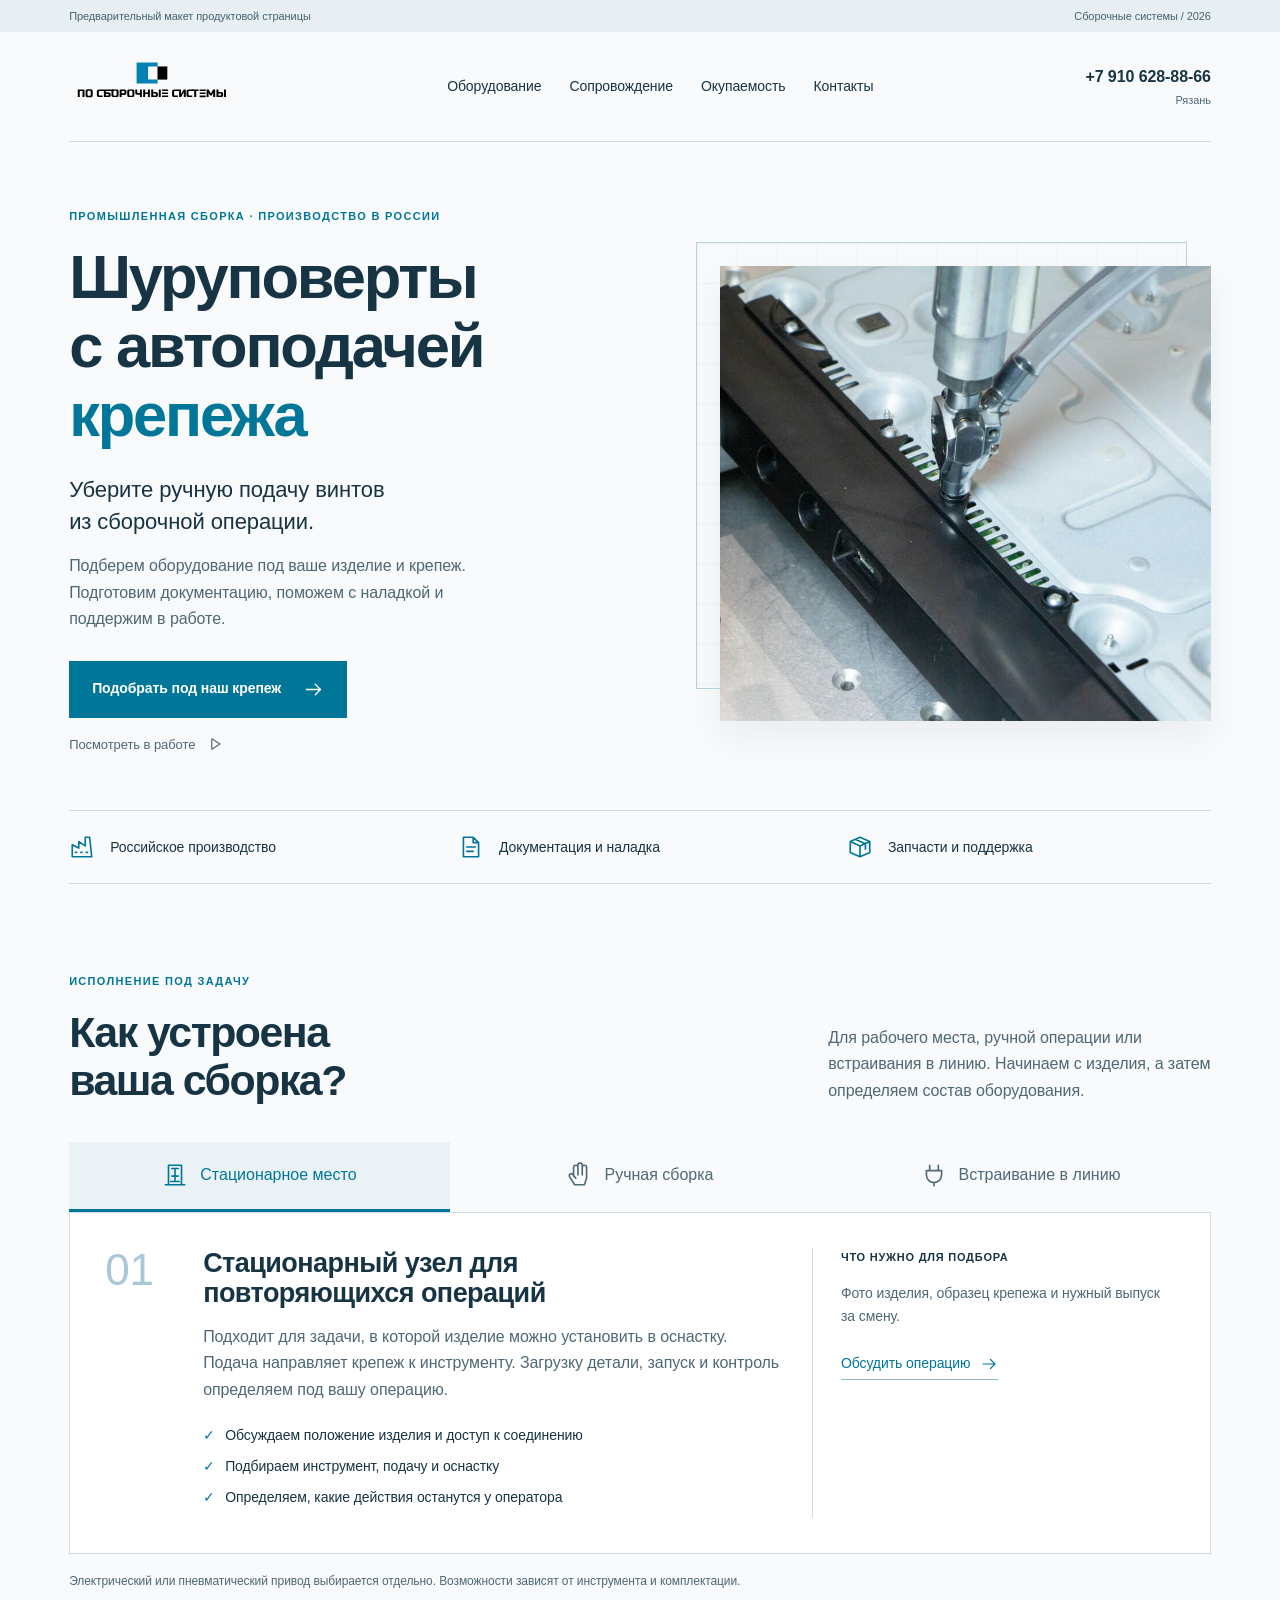
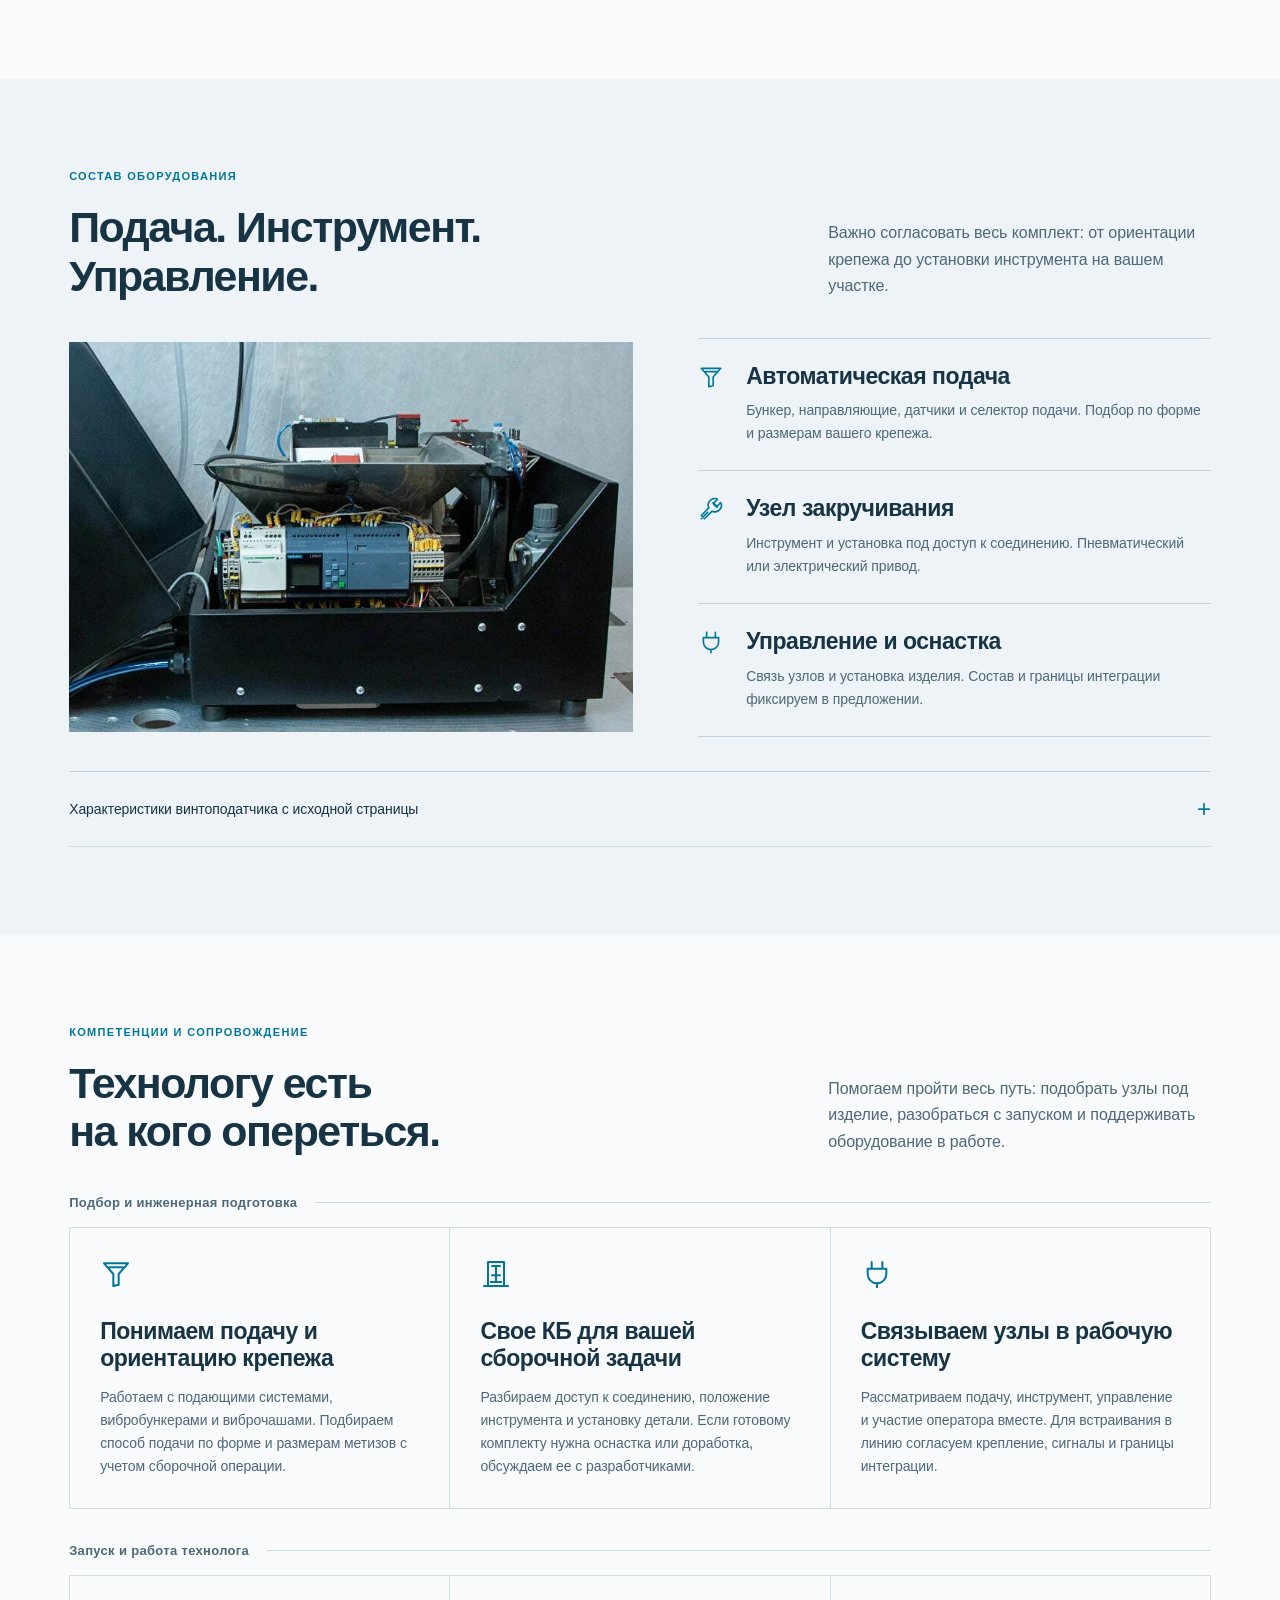
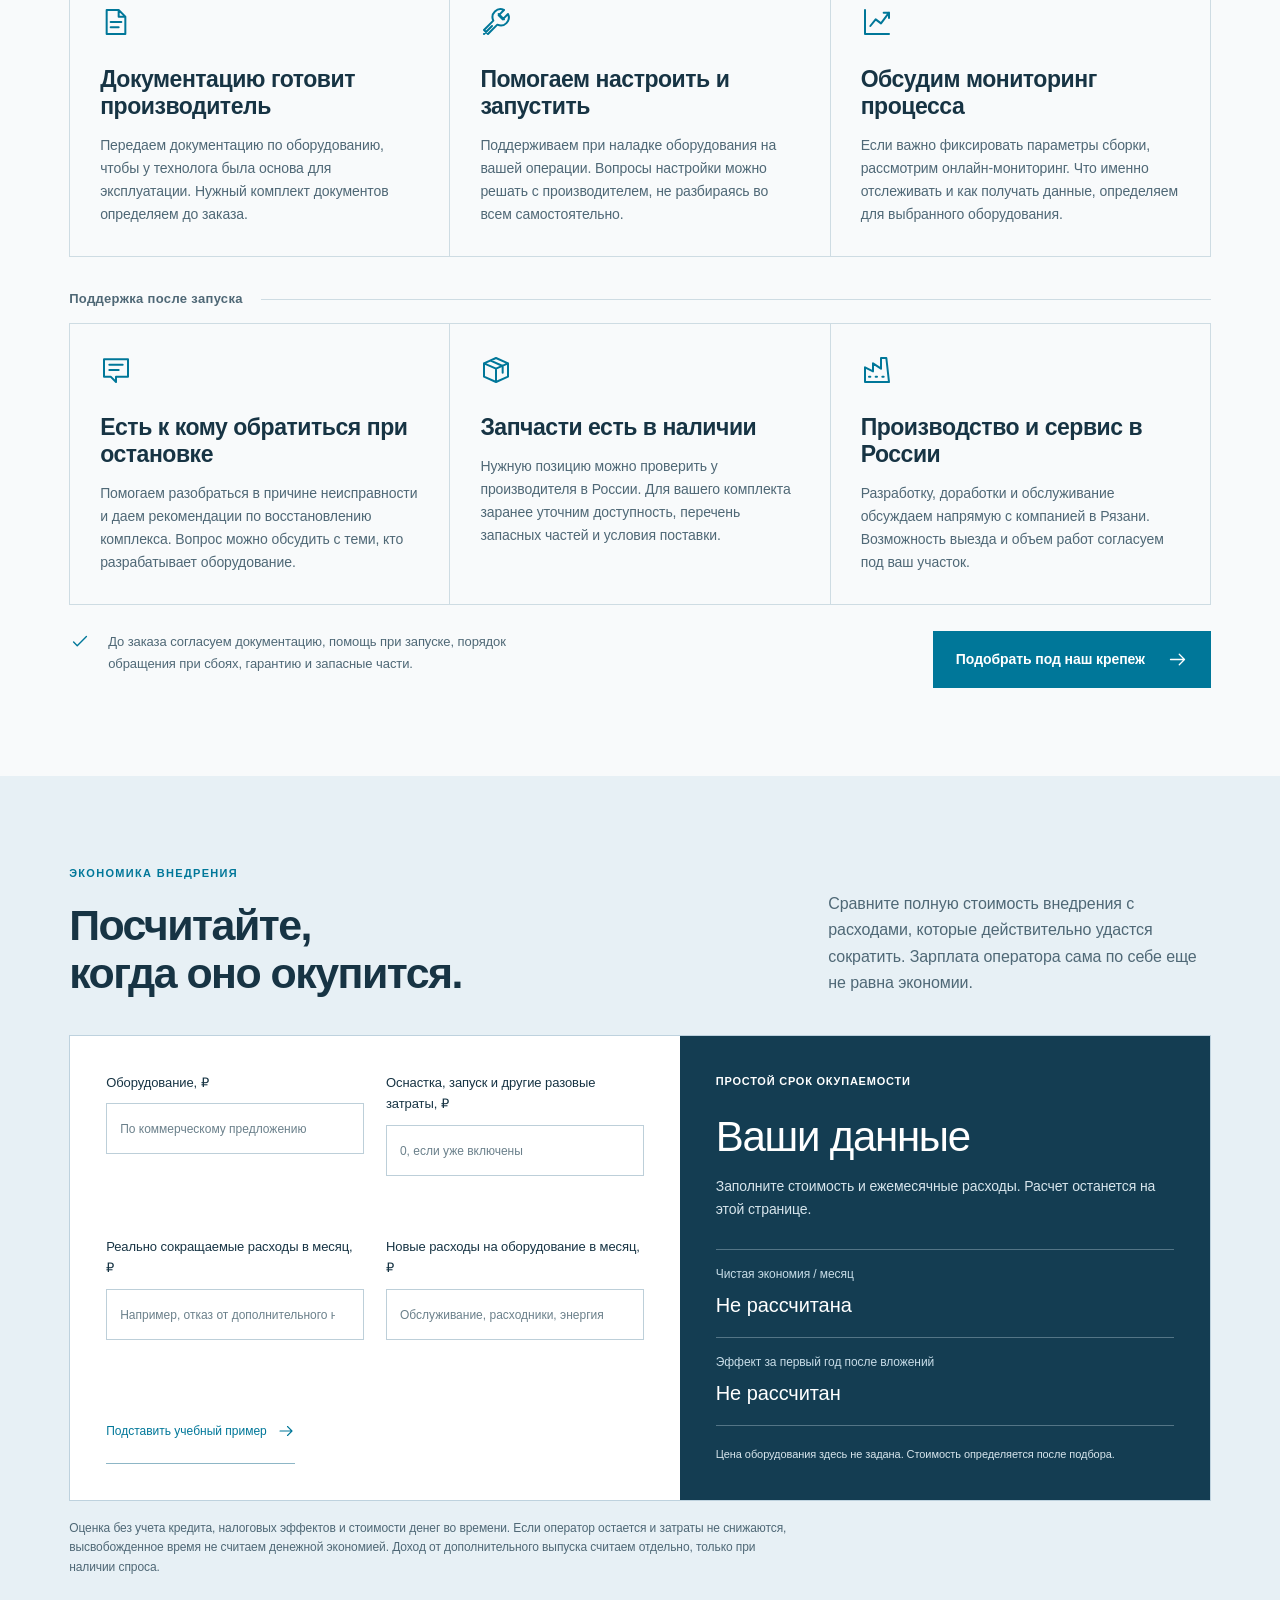
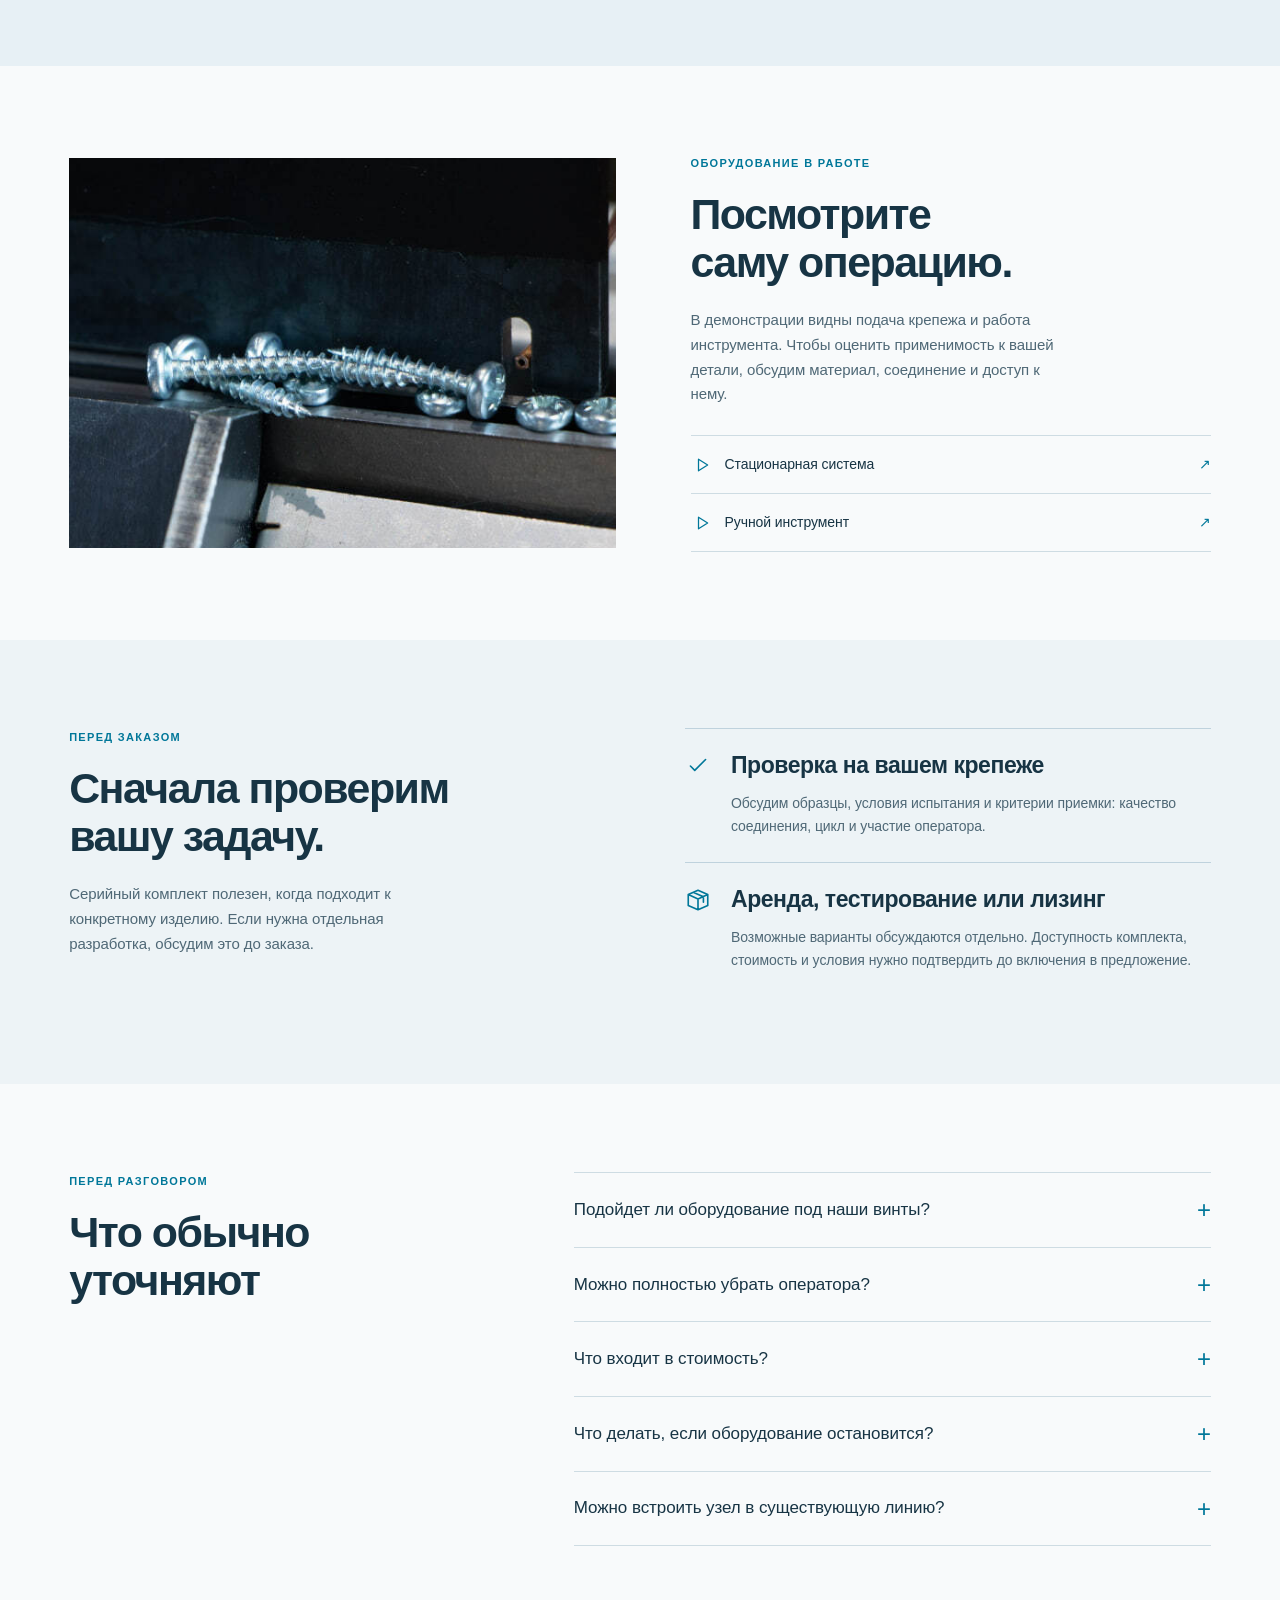
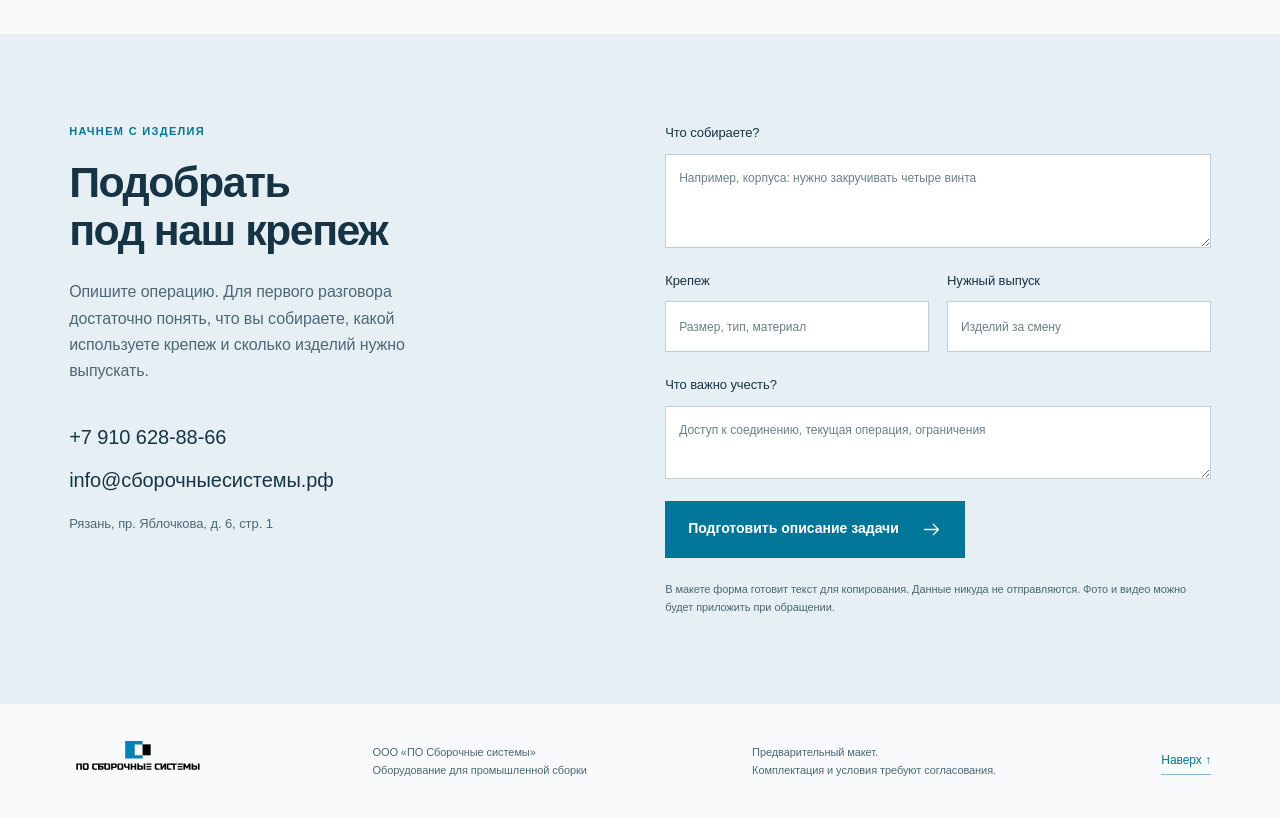
==== commit 939121ee: "Expand engineering, commissioning and service benefits into three clear groups" ====
--- a/index.html
+++ b/index.html
@@ -58,16 +58,32 @@
 </div></section>
 
 <section class="section container" id="support">
-  <div class="section-heading"><div><p class="eyebrow">Поддержка технолога</p><h2>Помогаем запустить.<br>Помогаем работать.</h2></div><p>Вам не нужно самостоятельно разбираться со всеми вопросами внедрения. Документация, настройка и дальнейшая поддержка доступны у производителя.</p></div>
-  <div class="benefits">
-    <article><svg><use href="#i-doc"/></svg><h3>Готовим документацию</h3><p>Подготавливаем документацию по оборудованию. Состав комплекта документов согласуем при подборе.</p></article>
-    <article><svg><use href="#i-tool"/></svg><h3>Помогаем с наладкой</h3><p>Поддерживаем при настройке и запуске оборудования на вашей операции.</p></article>
-    <article><svg><use href="#i-chat"/></svg><h3>Разбираемся со сбоями</h3><p>Помогаем определить причину неисправности и даем рекомендации по восстановлению работы комплекса.</p></article>
-    <article><svg><use href="#i-box"/></svg><h3>Держим запчасти</h3><p>Запасные части есть в наличии. Уточним доступность нужной позиции и условия поставки под выбранный комплект.</p></article>
-    <article><svg><use href="#i-plant"/></svg><h3>Производство в России</h3><p>Вопросы доработки и обслуживания можно обсуждать напрямую с российским производителем в Рязани.</p></article>
-    <article><svg><use href="#i-chart"/></svg><h3>Обсудим контроль сборки</h3><p>По задаче рассмотрим мониторинг и фиксацию параметров. Нужные данные и совместимость определяем для конкретного оборудования.</p></article>
+  <div class="section-heading"><div><p class="eyebrow">Компетенции и сопровождение</p><h2>Технологу есть<br>на кого опереться.</h2></div><p>Помогаем пройти весь путь: подобрать узлы под изделие, разобраться с запуском и поддерживать оборудование в работе.</p></div>
+  <div class="benefit-group">
+    <h3 class="benefit-group-title"><span>Подбор и инженерная подготовка</span></h3>
+    <div class="benefits">
+      <article><svg aria-hidden="true"><use href="#i-feed"/></svg><h4>Понимаем подачу и ориентацию крепежа</h4><p>Работаем с подающими системами, вибробункерами и виброчашами. Подбираем способ подачи по форме и размерам метизов с учетом сборочной операции.</p></article>
+      <article><svg aria-hidden="true"><use href="#i-fixed"/></svg><h4>Свое КБ для вашей сборочной задачи</h4><p>Разбираем доступ к соединению, положение инструмента и установку детали. Если готовому комплекту нужна оснастка или доработка, обсуждаем ее с разработчиками.</p></article>
+      <article><svg aria-hidden="true"><use href="#i-plug"/></svg><h4>Связываем узлы в рабочую систему</h4><p>Рассматриваем подачу, инструмент, управление и участие оператора вместе. Для встраивания в линию согласуем крепление, сигналы и границы интеграции.</p></article>
+    </div>
   </div>
-  <div class="service-note"><svg><use href="#i-check"/></svg><p>До заказа согласуем объем сопровождения, гарантийные условия, возможность выезда и перечень запасных частей.</p></div>
+  <div class="benefit-group">
+    <h3 class="benefit-group-title"><span>Запуск и работа технолога</span></h3>
+    <div class="benefits">
+      <article><svg aria-hidden="true"><use href="#i-doc"/></svg><h4>Документацию готовит производитель</h4><p>Передаем документацию по оборудованию, чтобы у технолога была основа для эксплуатации. Нужный комплект документов определяем до заказа.</p></article>
+      <article><svg aria-hidden="true"><use href="#i-tool"/></svg><h4>Помогаем настроить и запустить</h4><p>Поддерживаем при наладке оборудования на вашей операции. Вопросы настройки можно решать с производителем, не разбираясь во всем самостоятельно.</p></article>
+      <article><svg aria-hidden="true"><use href="#i-chart"/></svg><h4>Обсудим мониторинг процесса</h4><p>Если важно фиксировать параметры сборки, рассмотрим онлайн-мониторинг. Что именно отслеживать и как получать данные, определяем для выбранного оборудования.</p></article>
+    </div>
+  </div>
+  <div class="benefit-group">
+    <h3 class="benefit-group-title"><span>Поддержка после запуска</span></h3>
+    <div class="benefits">
+      <article><svg aria-hidden="true"><use href="#i-chat"/></svg><h4>Есть к кому обратиться при остановке</h4><p>Помогаем разобраться в причине неисправности и даем рекомендации по восстановлению комплекса. Вопрос можно обсудить с теми, кто разрабатывает оборудование.</p></article>
+      <article><svg aria-hidden="true"><use href="#i-box"/></svg><h4>Запчасти есть в наличии</h4><p>Нужную позицию можно проверить у производителя в России. Для вашего комплекта заранее уточним доступность, перечень запасных частей и условия поставки.</p></article>
+      <article><svg aria-hidden="true"><use href="#i-plant"/></svg><h4>Производство и сервис в России</h4><p>Разработку, доработки и обслуживание обсуждаем напрямую с компанией в Рязани. Возможность выезда и объем работ согласуем под ваш участок.</p></article>
+    </div>
+  </div>
+  <div class="support-bottom"><div class="service-note"><svg aria-hidden="true"><use href="#i-check"/></svg><p>До заказа согласуем документацию, помощь при запуске, порядок обращения при сбоях, гарантию и запасные части.</p></div><a class="button" href="#contact">Подобрать под наш крепеж <svg aria-hidden="true"><use href="#i-arrow"/></svg></a></div>
 </section>
 
 <section class="economics section" id="economics"><div class="container">
@@ -86,3 +102,4 @@
 </main>
 <footer class="container footer"><a class="brand" href="#top"><img src="assets/logo.svg" width="138" height="54" alt="ПО Сборочные системы"></a><p>ООО «ПО Сборочные системы»<br>Оборудование для промышленной сборки</p><p>Предварительный макет.<br>Комплектация и условия требуют согласования.</p><a href="#top" class="text-link">Наверх ↑</a></footer>
 </body></html>
+
--- a/styles.css
+++ b/styles.css
@@ -5,3 +5,5 @@
 @media(max-width:760px){.container{width:89.5%}.draft-bar{font-size:10px}.draft-bar span{display:none}.header{padding-block:15px}.brand img{width:138px;height:54px}.header nav,.header-phone{display:none}.menu-toggle{display:flex;align-items:center;gap:17px;font-size:13px;color:var(--ink);background:transparent;border:1px solid var(--line);padding:8px 12px;min-height:44px}.menu-toggle span{font-size:22px;font-weight:300}.hero{display:flex;flex-direction:column;padding-block:36px 35px;gap:35px;min-height:0;align-items:stretch}h1{font-size:clamp(41px,7.5vw,60px)}.hero .eyebrow{font-size:9px;letter-spacing:.07em}.lead{font-size:20px;margin-top:22px;max-width:28ch}.intro{font-size:15px;max-width:48ch}.hero .button{margin-top:24px}.secondary{font-size:12px}.hero-visual{padding:17px 0 0 17px;margin:0 10px}.hero-grid{inset:0 18px 20px 0;background-size:29px 29px}.hero-photo{height:315px;object-position:50% 52%}.promise-strip{grid-template-columns:1fr;padding-block:17px;gap:14px}.promise-strip>div{font-size:13px}.promise-strip svg{width:22px;height:22px}.section{padding-block:55px}.section-heading{display:block;margin-bottom:28px}.section-heading>p{margin-top:22px;font-size:15px}h2{font-size:35px}.eyebrow{font-size:10px;margin-bottom:14px}.variant-tabs{grid-template-columns:1fr}.variant-tabs button{justify-content:start;font-size:14px;padding:14px 15px;min-height:56px;border-bottom:1px solid var(--line);border-left:3px solid transparent}.variant-tabs button[aria-selected=true]{border-bottom-color:var(--line);border-left-color:var(--blue)}.variant-tabs svg{width:23px;height:23px}.variant-panel{display:block;padding:24px}.variant-number{display:none}.variant-panel h3{font-size:25px}.variant-panel p{font-size:14px}.variant-panel aside{border-left:0;border-top:1px solid var(--line);padding:20px 0 0;margin-top:25px}.check-list{font-size:13px}.under-note{font-size:11px;line-height:1.7}.equipment-grid,.demo-grid{grid-template-columns:1fr;gap:30px}.equipment-grid>img{height:290px}.equipment-items article{padding:20px 0;gap:18px}.equipment-items h3{font-size:22px}.equipment-items p{font-size:14px}.specs summary{font-size:13px;align-items:start}.specs dl{grid-template-columns:1fr 1fr;gap:20px}.specs dd{font-size:14px}.benefits{grid-template-columns:1fr 1fr}.benefits article{padding:22px 18px}.benefits h3{font-size:21px}.benefits p{font-size:13px}.benefits svg{width:29px;height:29px;margin-bottom:20px}.service-note{font-size:12px}.calculator{grid-template-columns:1fr}.calc-fields{padding:25px 22px;gap:22px}.calc-result{padding:30px 24px}.calc-result strong{font-size:38px}.demo-image img{height:280px}.demo-grid>div:last-child{margin-top:3px}.demo-grid p:not(.eyebrow){font-size:14px}.options-grid{display:block}.options-grid>div+div{margin-top:30px}.options article h3{font-size:23px}.faq{display:block}.faq-list{margin-top:28px}.faq summary{font-size:15px}.contact-grid{display:block}.contact-grid>div>p:not(.eyebrow){font-size:15px}.contact-details{margin-top:24px}.contact-details a{font-size:18px}.request-form{margin-top:35px}.form-row{grid-template-columns:1fr;gap:22px}.request-form .button{align-self:stretch;font-size:13px}.footer{display:grid;grid-template-columns:1fr 1fr;gap:20px}.footer .brand img{width:120px;height:47px}.footer p{font-size:10px}.footer .text-link{justify-self:end}}
 @media(max-width:380px){h1{font-size:39px}.hero .eyebrow{font-size:8px}.benefits{grid-template-columns:1fr}.benefits article{padding:25px}.hero-photo{height:280px}.button{font-size:13px;padding-inline:17px}.hero-visual{margin:0}.contact-details a{font-size:16px}}
 @media(prefers-reduced-motion:reduce){html{scroll-behavior:auto}*,*:before,*:after{animation:none!important;transition:none!important;scroll-behavior:auto!important}.hero-photo,.hero-grid{transform:none!important}}
+/* Structured competence groups */
+.benefit-group+.benefit-group{margin-top:32px}.benefit-group-title{font:600 13px/1.5 var(--sc-font-text);letter-spacing:.025em;color:var(--soft);margin:0 0 14px;display:flex;gap:18px;align-items:center}.benefit-group-title:after{content:'';height:1px;background:var(--line);flex:1}.benefits h4{font:600 23px/1.18 var(--sc-font-display);letter-spacing:-.02em;margin:0}.support-bottom{display:flex;align-items:start;justify-content:space-between;gap:40px;margin-top:26px}.support-bottom .service-note{margin-top:0;max-width:65ch}.support-bottom .button{white-space:nowrap;flex-shrink:0}@media(max-width:760px){.benefits{grid-template-columns:1fr}.benefits article{padding:25px}.benefits svg{margin-bottom:18px}.benefits h4{font-size:23px}.benefits p{font-size:14px}.benefit-group-title{font-size:12px}.benefit-group+.benefit-group{margin-top:28px}.support-bottom{display:block}.support-bottom .button{margin-top:22px;white-space:normal}}
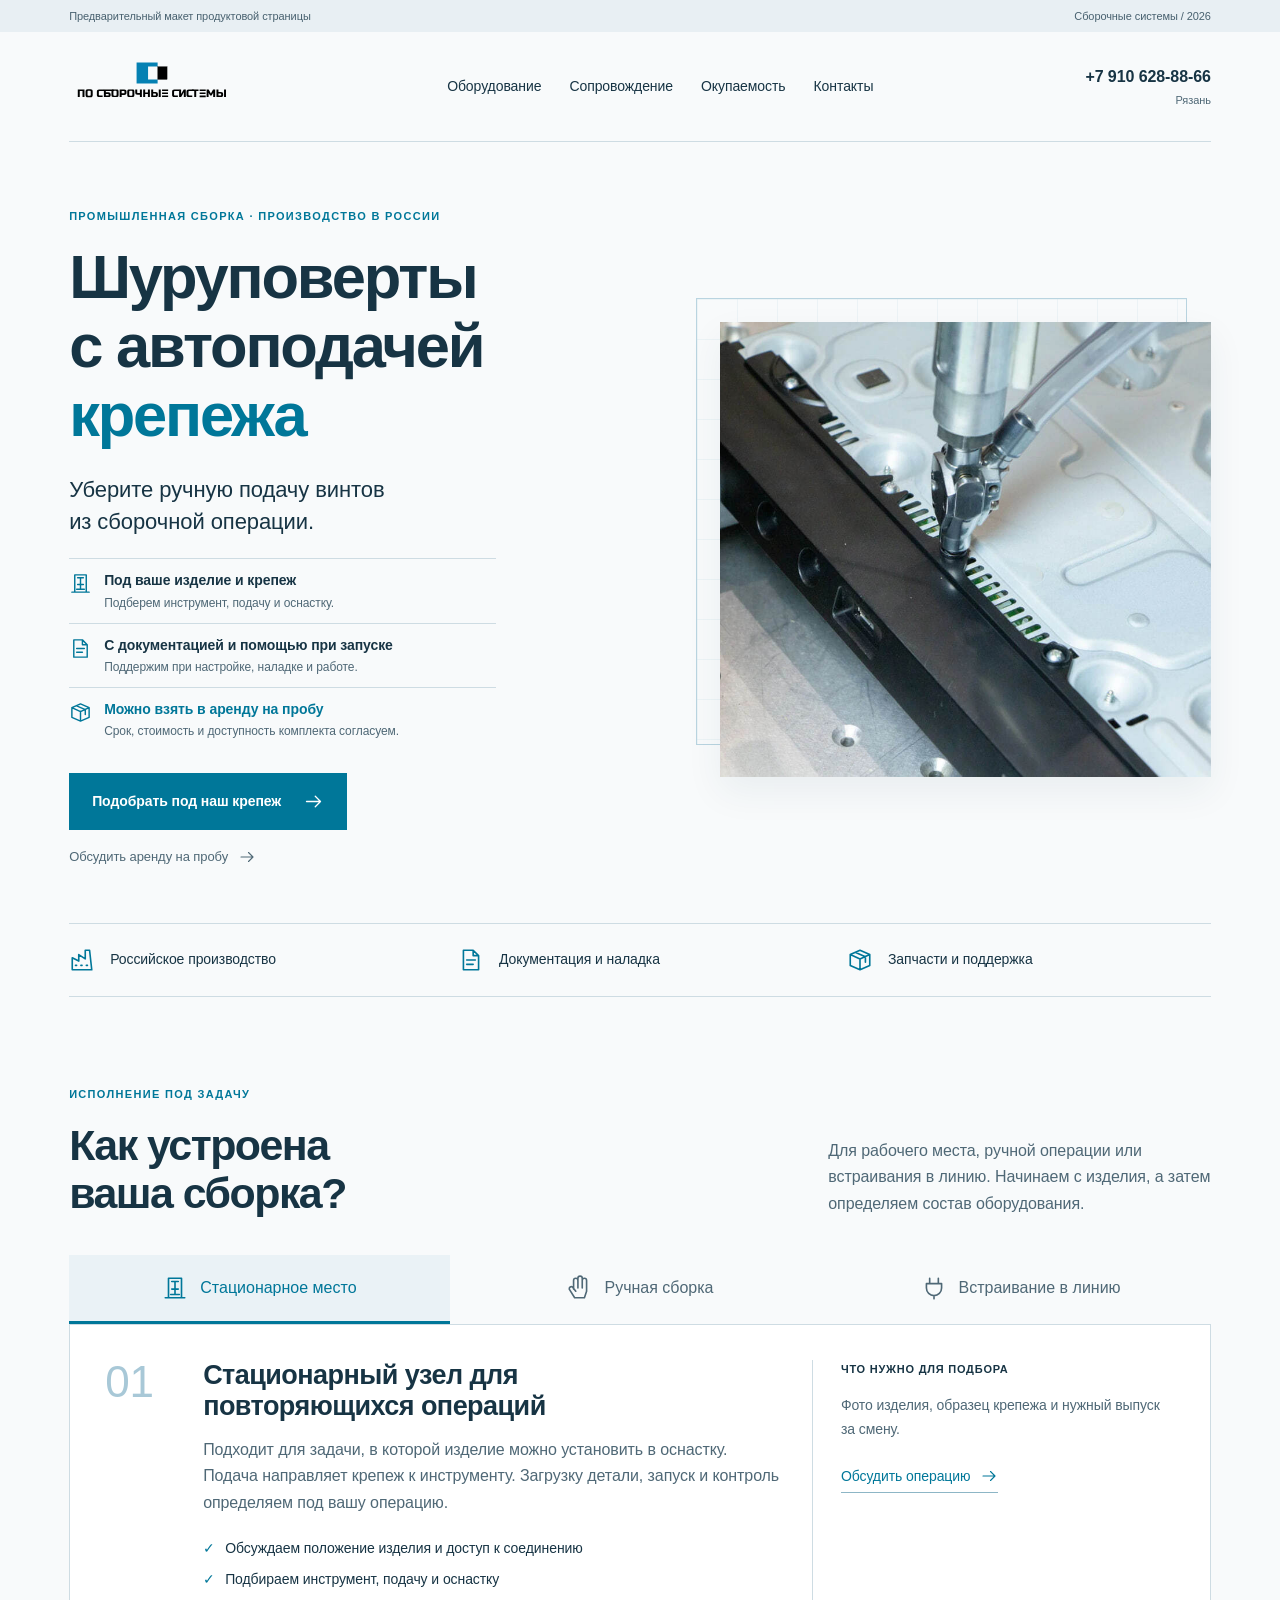
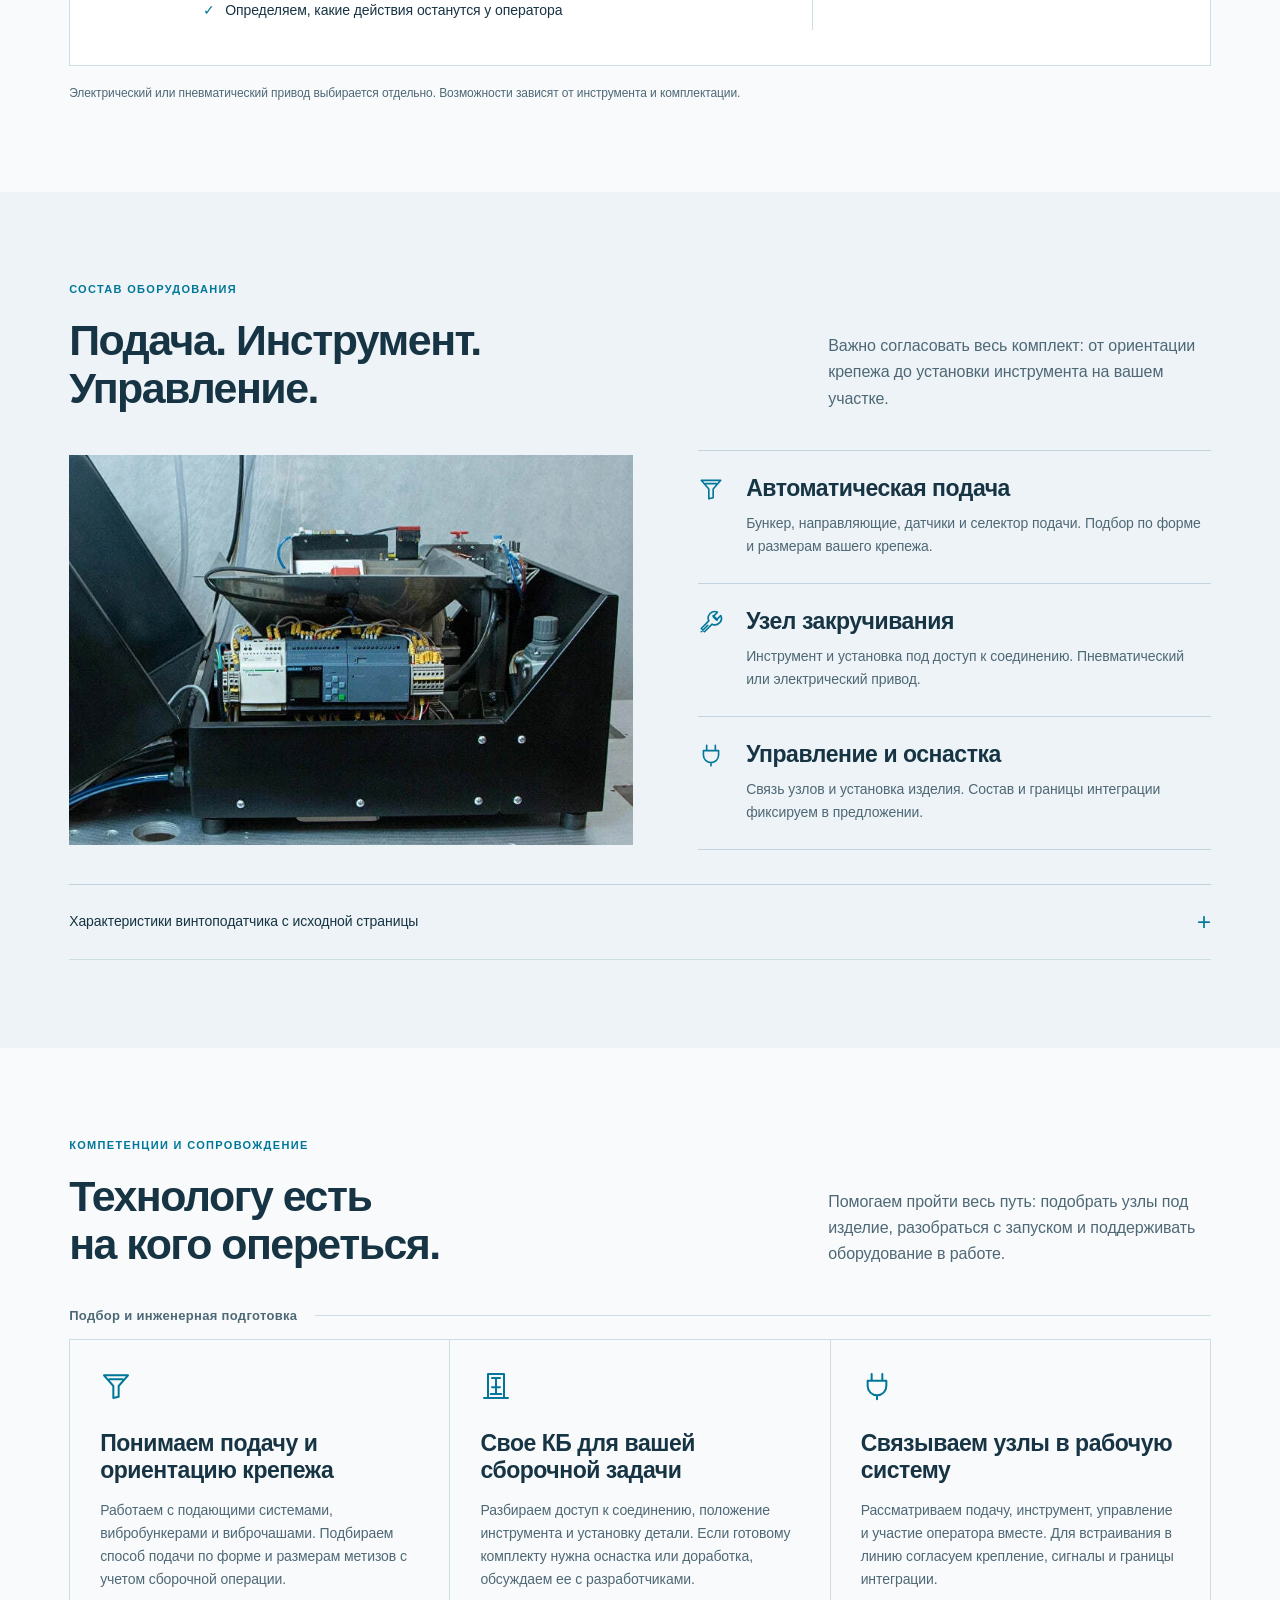
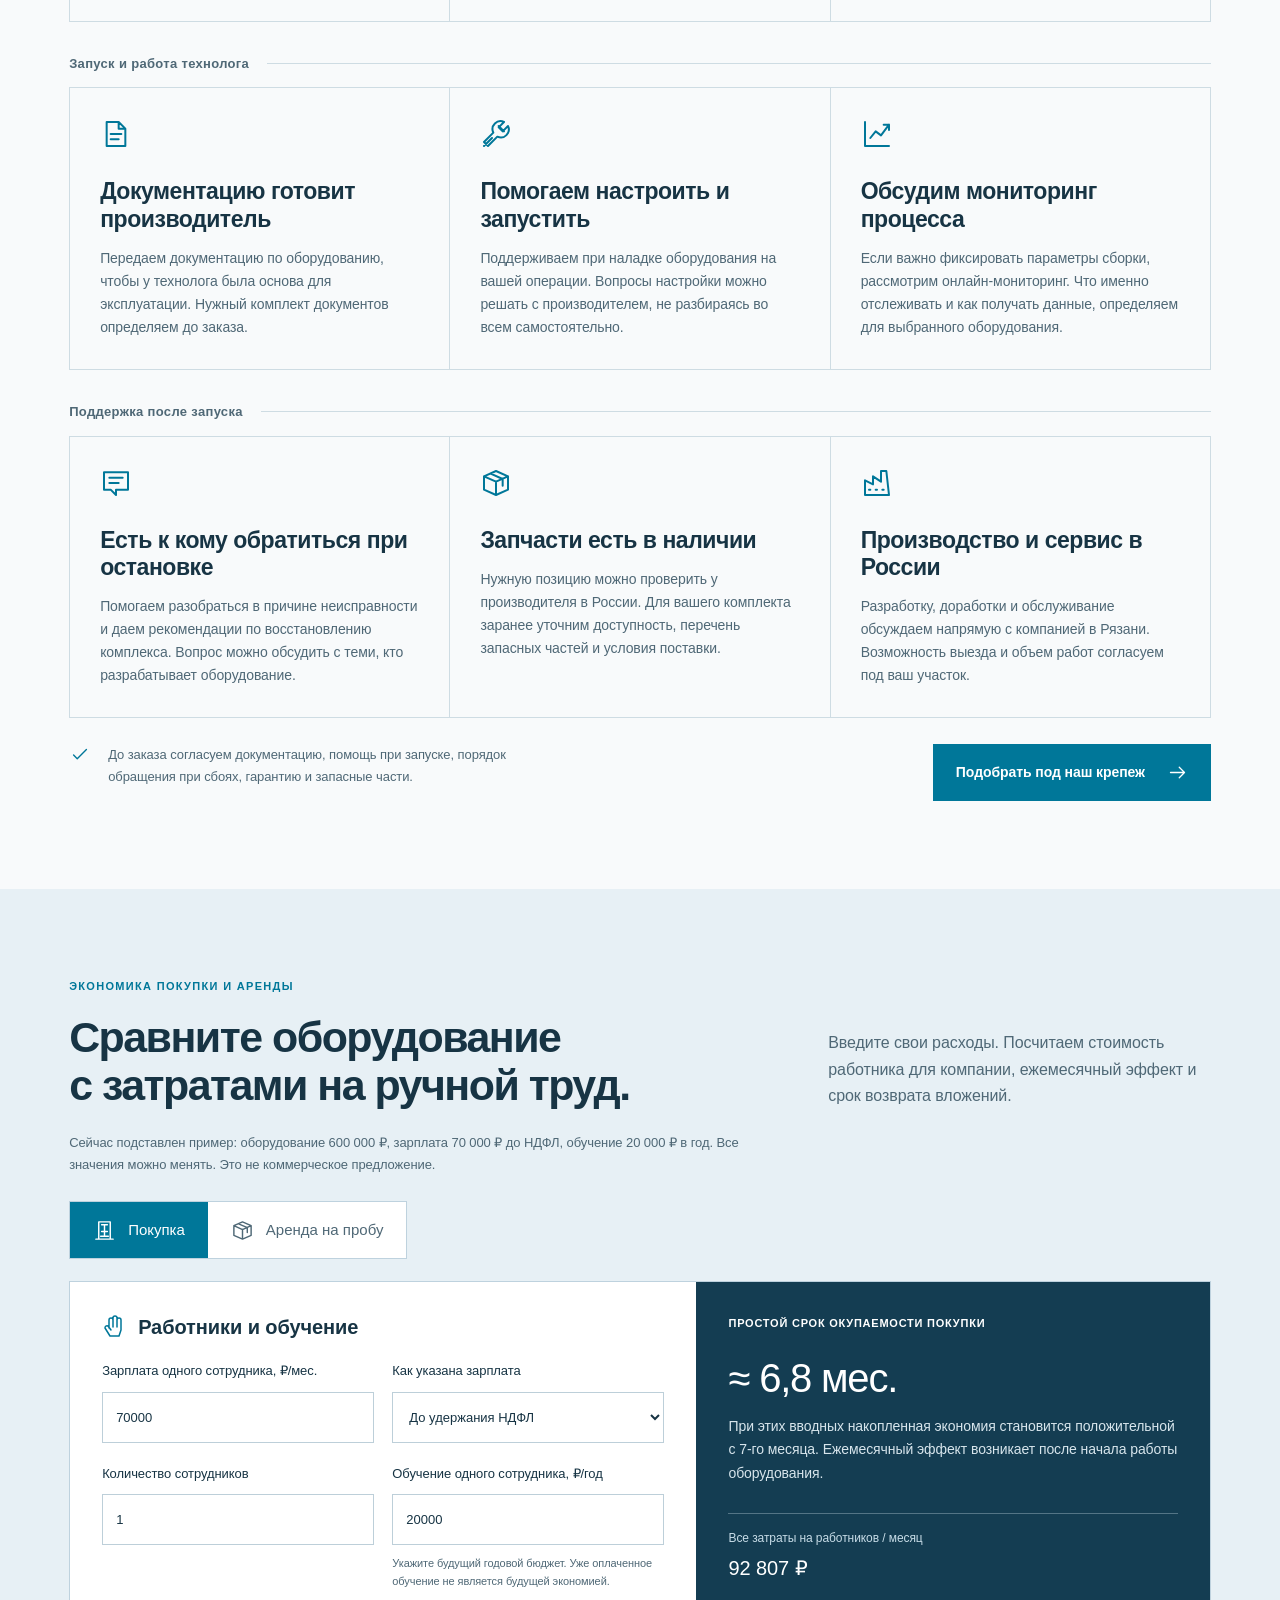
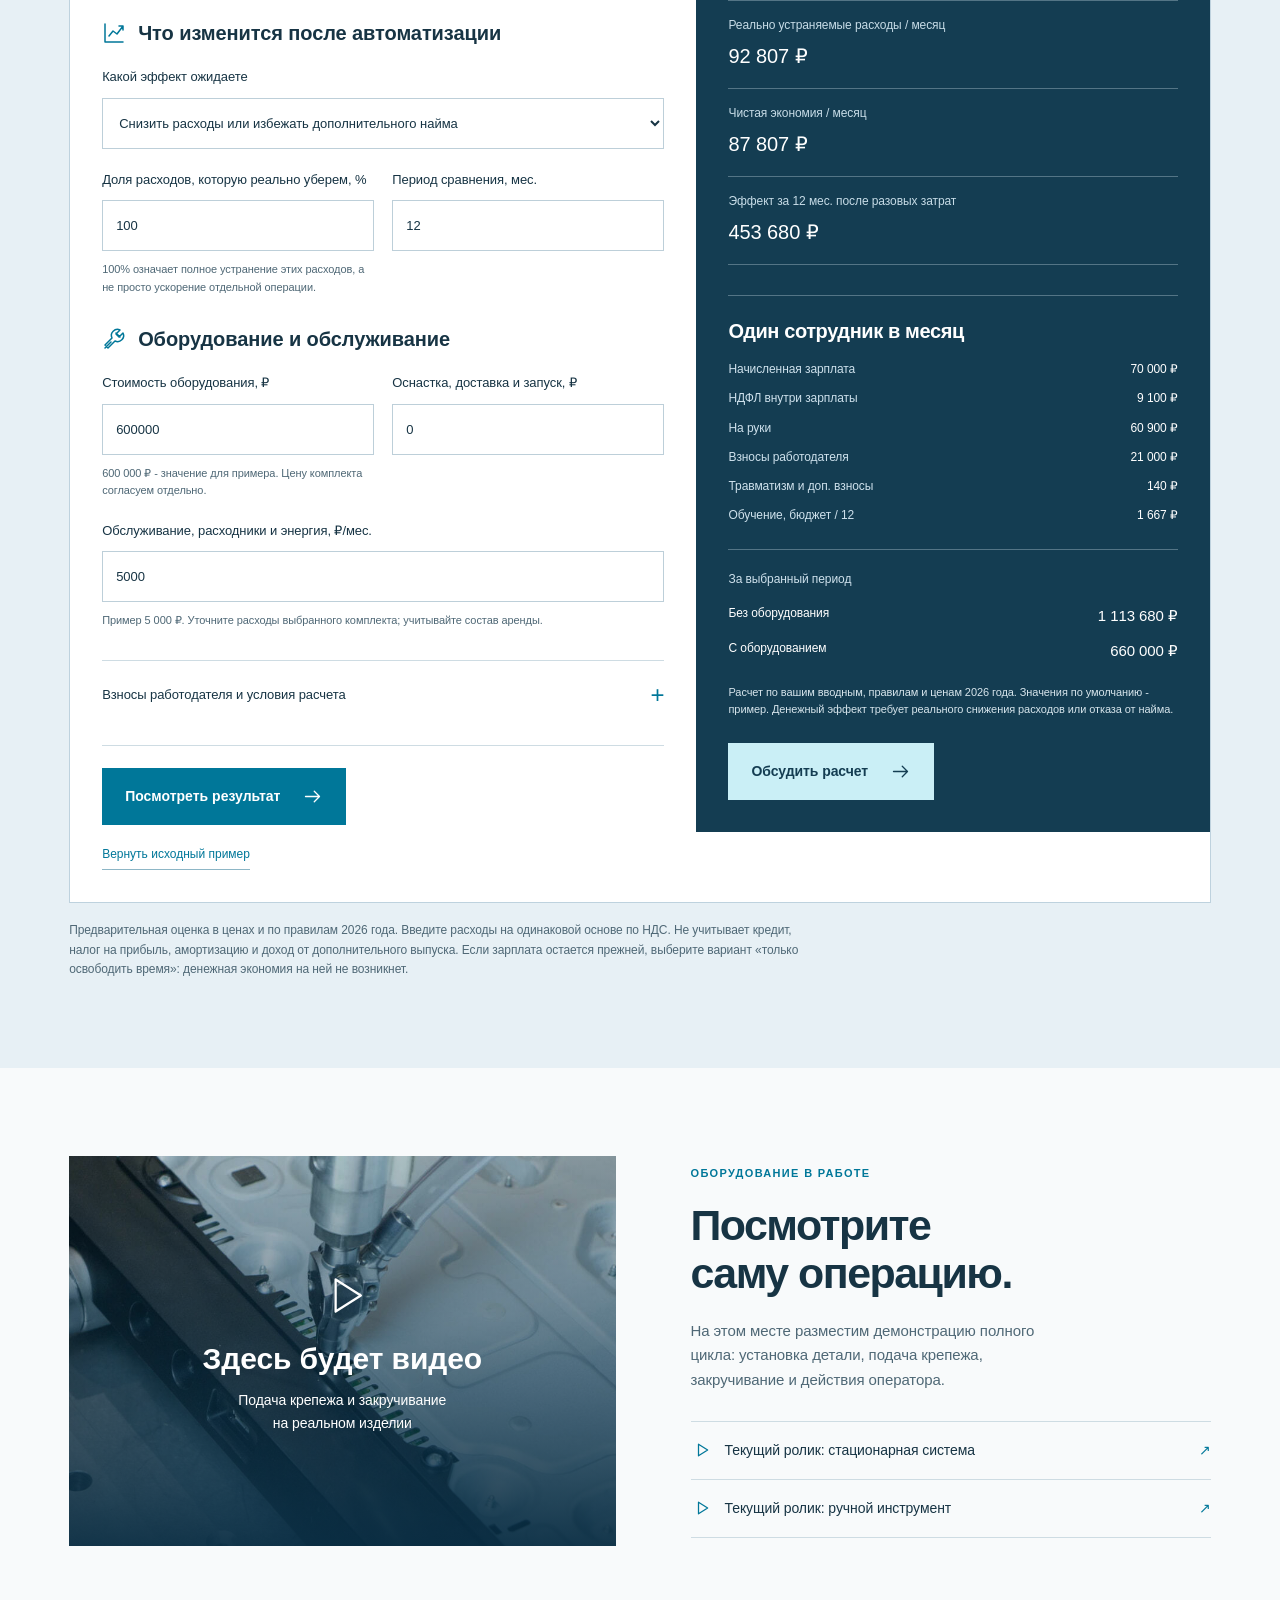
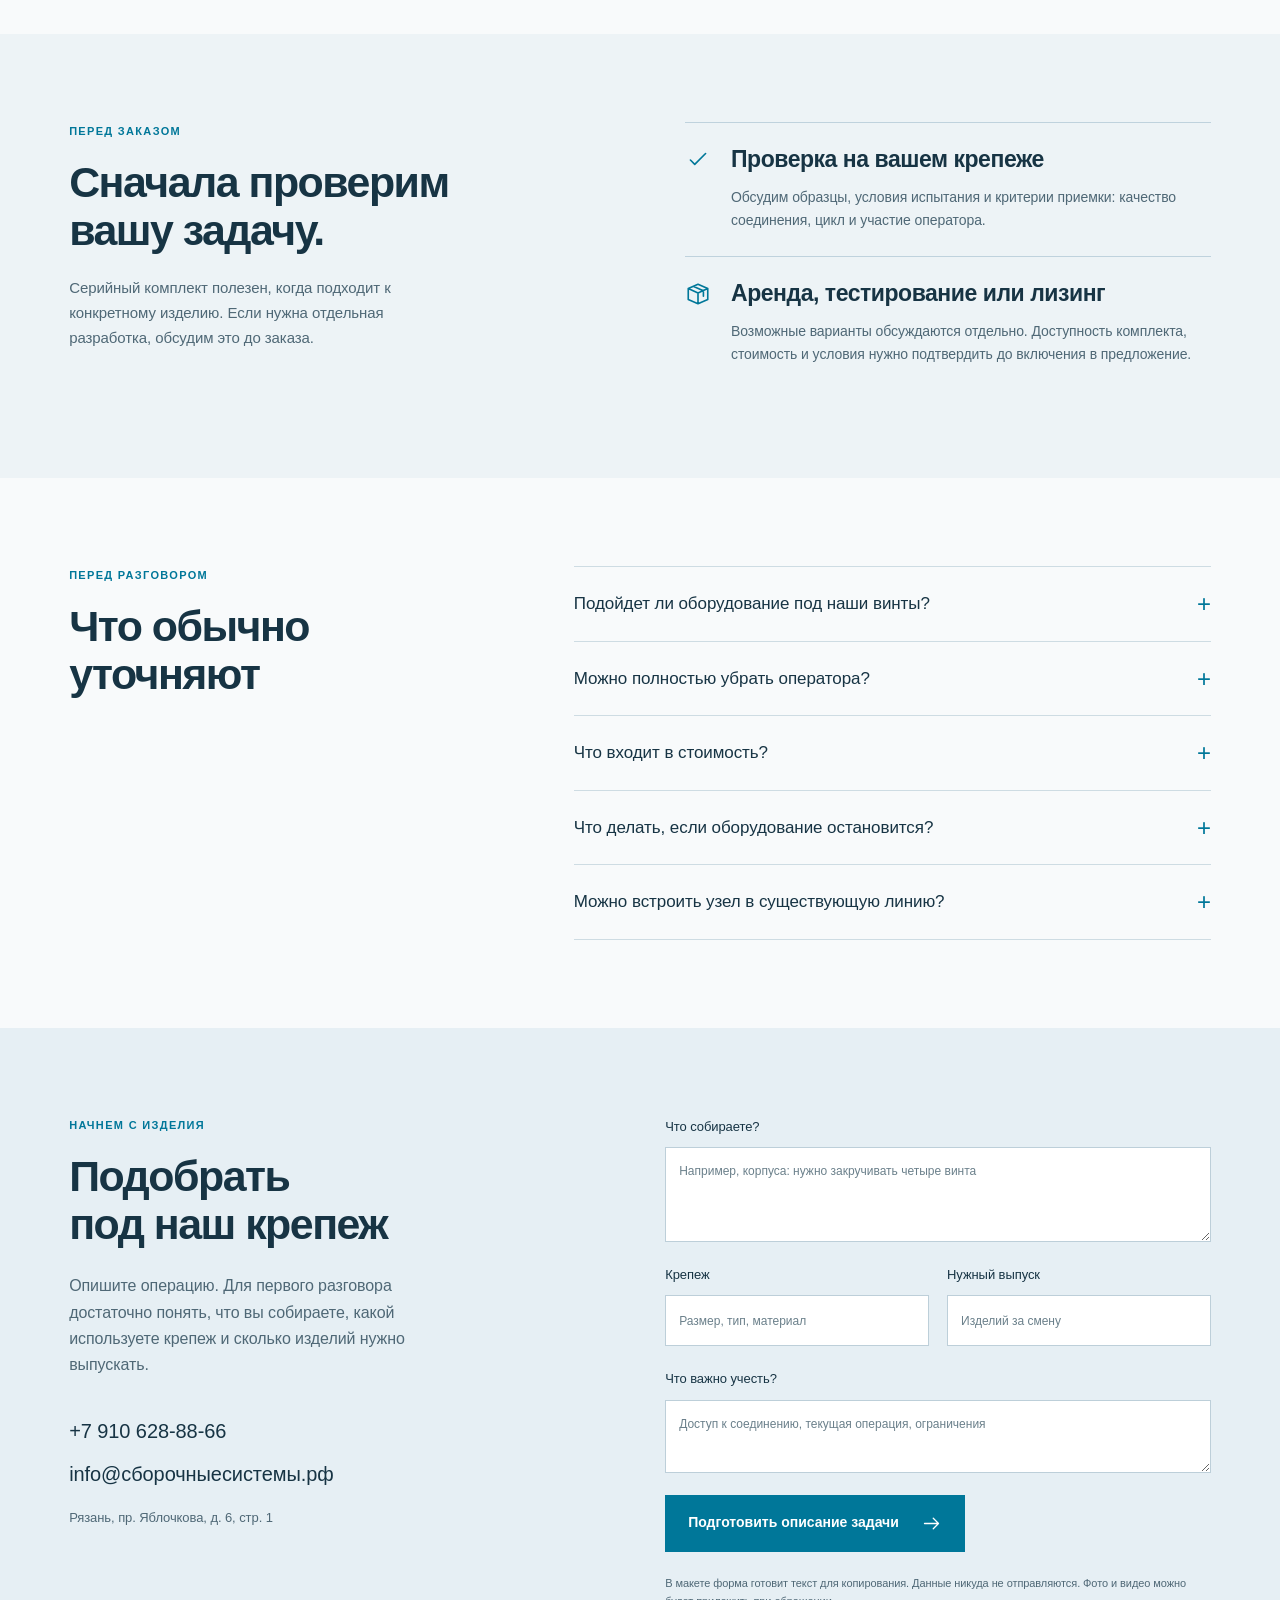
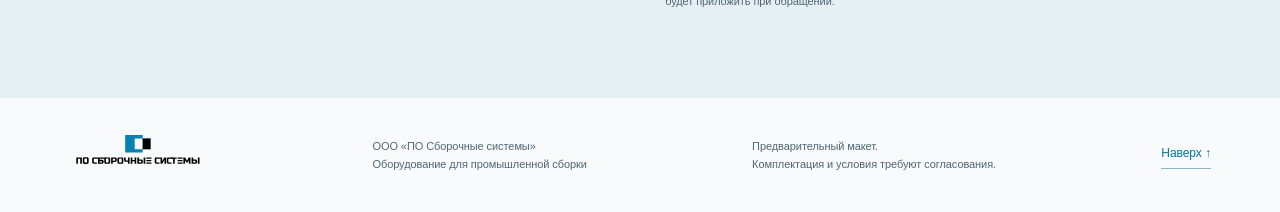
==== commit 44d8b930: "Add trial rental offer, detailed economics calculator and report recommendation" ====
--- a/index.html
+++ b/index.html
@@ -1,105 +1,138 @@
-<!doctype html>
-<html lang="ru">
-<head>
-  <meta charset="utf-8">
-  <meta name="viewport" content="width=device-width,initial-scale=1">
-  <meta name="robots" content="noindex,nofollow">
-  <meta name="description" content="Предварительный макет страницы промышленных шуруповертов с автоматической подачей крепежа. ПО Сборочные системы, Рязань.">
-  <title>Шуруповерты с автоподачей | Сборочные системы</title>
-  <link rel="icon" href="assets/logo.svg" type="image/svg+xml">
-  <link rel="stylesheet" href="scrollcraft.css">
-  <link rel="stylesheet" href="styles.css">
-  <script defer src="scrollcraft.js"></script>
-  <script defer src="app.js"></script>
-</head>
-<body>
-<svg class="symbols" xmlns="http://www.w3.org/2000/svg" aria-hidden="true"><defs>
-  <symbol id="i-arrow" viewBox="0 0 24 24"><path d="M4 12h16m-6-6 6 6-6 6"/></symbol>
-  <symbol id="i-doc" viewBox="0 0 24 24"><path d="M14 3H5v18h14V8zm0 0v5h5M8 12h8m-8 4h6"/></symbol>
-  <symbol id="i-tool" viewBox="0 0 24 24"><path d="m14 6 4 4m-9 5-6 6m15-18-4 4 3 3 4-4a6 6 0 0 1-8 8L6 21l-3-3 7-7a6 6 0 0 1 8-8Z"/></symbol>
-  <symbol id="i-box" viewBox="0 0 24 24"><path d="m3 7 9-4 9 4v10l-9 4-9-4Zm0 0 9 4 9-4m-9 4v10M8 5l9 4v5"/></symbol>
-  <symbol id="i-chat" viewBox="0 0 24 24"><path d="M21 4H3v13h5l4 4v-4h9ZM7 8h10M7 12h7"/></symbol>
-  <symbol id="i-plant" viewBox="0 0 24 24"><path d="M3 21V10l6 3V7l6 4V3h4l2 18ZM6 17h1m4 0h1m4 0h1"/></symbol>
-  <symbol id="i-chart" viewBox="0 0 24 24"><path d="M3 3v18h18M7 15l4-5 4 3 6-8M17 5h4v4"/></symbol>
-  <symbol id="i-check" viewBox="0 0 24 24"><path d="m5 12 4 4L19 6"/></symbol>
-  <symbol id="i-feed" viewBox="0 0 24 24"><path d="M3 4h18l-7 8v8l-4 1v-9ZM7 7h10"/></symbol>
-  <symbol id="i-hand" viewBox="0 0 24 24"><path d="M7 13V5a2 2 0 0 1 4 0v7-9a2 2 0 0 1 4 0v9-7a2 2 0 0 1 4 0v10l-2 6H8l-5-8a2 2 0 0 1 3-2l3 4"/></symbol>
-  <symbol id="i-fixed" viewBox="0 0 24 24"><path d="M3 21h18M6 21V3h12v18M9 6h6m-3 0v7m-3 0h6m-3 0v4m-4 1h8"/></symbol>
-  <symbol id="i-plug" viewBox="0 0 24 24"><path d="M8 3v5m8-5v5M5 8h14v4a7 7 0 0 1-14 0Zm7 11v3"/></symbol>
-  <symbol id="i-play" viewBox="0 0 24 24"><path d="m9 5 11 7-11 7Z"/></symbol>
-  <symbol id="i-phone" viewBox="0 0 24 24"><path d="m7 3 3 5-3 3a15 15 0 0 0 6 6l3-3 5 3-1 4C10 23 1 14 3 4Z"/></symbol>
-</defs></svg>
-<div class="draft-bar"><div class="container">Предварительный макет продуктовой страницы <span>Сборочные системы / 2026</span></div></div>
-<header class="header container">
-  <a class="brand" href="#top" aria-label="Сборочные системы - начало страницы"><img src="assets/logo.svg" width="166" height="65" alt="ПО Сборочные системы"></a>
-  <nav aria-label="Основное меню"><a href="#variants">Оборудование</a><a href="#support">Сопровождение</a><a href="#economics">Окупаемость</a><a href="#contact">Контакты</a></nav>
-  <a class="header-phone" href="tel:+79106288866">+7 910 628-88-66<small>Рязань</small></a>
-  <button class="menu-toggle" aria-expanded="false" aria-controls="mobile-menu">Меню <span>+</span></button>
-</header>
-<nav class="mobile-menu container" id="mobile-menu" aria-label="Мобильное меню" hidden><a href="#variants">Оборудование</a><a href="#support">Сопровождение</a><a href="#economics">Окупаемость</a><a href="#contact">Контакты</a><a href="tel:+79106288866">+7 910 628-88-66</a></nav>
-<main id="top">
-<section class="hero container">
-  <div class="hero-copy"><p class="eyebrow">Промышленная сборка · Производство в России</p><h1>Шуруповерты<br>с автоподачей<br><span>крепежа</span></h1><p class="lead">Уберите ручную подачу винтов из сборочной операции.</p><p class="intro">Подберем оборудование под ваше изделие и крепеж. Подготовим документацию, поможем с наладкой и поддержим в работе.</p><a class="button" href="#contact">Подобрать под наш крепеж <svg><use href="#i-arrow"/></svg></a><a class="secondary" href="#demo">Посмотреть в работе <svg><use href="#i-play"/></svg></a></div>
-  <div class="hero-visual"><div class="hero-grid" aria-hidden="true"></div><img class="hero-photo" src="assets/tool.jpg" width="922" height="787" alt="Узел закручивания крепежа на промышленном оборудовании" fetchpriority="high"></div>
-</section>
-<div class="promise-strip container"><div><svg><use href="#i-plant"/></svg><span>Российское производство</span></div><div><svg><use href="#i-doc"/></svg><span>Документация и наладка</span></div><div><svg><use href="#i-box"/></svg><span>Запчасти и поддержка</span></div></div>
-
-<section class="section container" id="variants">
-  <div class="section-heading"><div><p class="eyebrow">Исполнение под задачу</p><h2>Как устроена<br>ваша сборка?</h2></div><p>Для рабочего места, ручной операции или встраивания в линию. Начинаем с изделия, а затем определяем состав оборудования.</p></div>
-  <div class="variant-tabs" role="tablist" aria-label="Выберите способ применения"><button role="tab" id="tab-fixed" aria-selected="true" aria-controls="variant-panel" data-variant="fixed"><svg><use href="#i-fixed"/></svg>Стационарное место</button><button role="tab" id="tab-hand" aria-selected="false" aria-controls="variant-panel" data-variant="hand" tabindex="-1"><svg><use href="#i-hand"/></svg>Ручная сборка</button><button role="tab" id="tab-line" aria-selected="false" aria-controls="variant-panel" data-variant="line" tabindex="-1"><svg><use href="#i-plug"/></svg>Встраивание в линию</button></div>
-  <div class="variant-panel" id="variant-panel" role="tabpanel" aria-labelledby="tab-fixed" tabindex="0"><div class="variant-number" aria-hidden="true">01</div><div><h3 id="variant-title">Стационарный узел для повторяющихся операций</h3><p id="variant-copy">Подходит для задачи, в которой изделие можно установить в оснастку. Подача направляет крепеж к инструменту. Загрузку детали, запуск и контроль определяем под вашу операцию.</p><ul class="check-list" id="variant-list"><li>Обсуждаем положение изделия и доступ к соединению</li><li>Подбираем инструмент, подачу и оснастку</li><li>Определяем, какие действия останутся у оператора</li></ul></div><aside><span class="mini-label">Что нужно для подбора</span><p>Фото изделия, образец крепежа и нужный выпуск за смену.</p><a class="text-link" href="#contact">Обсудить операцию <svg><use href="#i-arrow"/></svg></a></aside></div>
-  <p class="under-note">Электрический или пневматический привод выбирается отдельно. Возможности зависят от инструмента и комплектации.</p>
-</section>
-
-<section class="composition section" id="equipment"><div class="container">
-  <div class="section-heading"><div><p class="eyebrow">Состав оборудования</p><h2>Подача. Инструмент.<br>Управление.</h2></div><p>Важно согласовать весь комплект: от ориентации крепежа до установки инструмента на вашем участке.</p></div>
-  <div class="equipment-grid"><img src="assets/feeder.jpg" alt="Винтоподатчик с бункером и модулем управления" width="750" height="534" loading="lazy"><div class="equipment-items"><article><svg><use href="#i-feed"/></svg><div><h3>Автоматическая подача</h3><p>Бункер, направляющие, датчики и селектор подачи. Подбор по форме и размерам вашего крепежа.</p></div></article><article><svg><use href="#i-tool"/></svg><div><h3>Узел закручивания</h3><p>Инструмент и установка под доступ к соединению. Пневматический или электрический привод.</p></div></article><article><svg><use href="#i-plug"/></svg><div><h3>Управление и оснастка</h3><p>Связь узлов и установка изделия. Состав и границы интеграции фиксируем в предложении.</p></div></article></div></div>
-  <details class="specs"><summary>Характеристики винтоподатчика с исходной страницы <span>+</span></summary><p>Параметры описанного узла подачи. Это не общие характеристики всех комплектов и не скорость сборки готового изделия.</p><dl><div><dt>Габариты</dt><dd>490 × 443 × 375 мм</dd></div><div><dt>Бункер</dt><dd>2 л</dd></div><div><dt>Масса</dt><dd>30 кг</dd></div><div><dt>Рабочее давление</dt><dd>6 бар</dd></div><div><dt>Питание</dt><dd>210-230 В</dd></div><div><dt>Мощность без инструмента</dt><dd>15 Вт</dd></div></dl><a class="text-link" href="https://xn--90aialvcgarhgbn8d1ch.xn--p1ai/page56574209.html" target="_blank" rel="noopener noreferrer">Исходное описание оборудования ↗</a></details>
-</div></section>
-
-<section class="section container" id="support">
-  <div class="section-heading"><div><p class="eyebrow">Компетенции и сопровождение</p><h2>Технологу есть<br>на кого опереться.</h2></div><p>Помогаем пройти весь путь: подобрать узлы под изделие, разобраться с запуском и поддерживать оборудование в работе.</p></div>
-  <div class="benefit-group">
-    <h3 class="benefit-group-title"><span>Подбор и инженерная подготовка</span></h3>
-    <div class="benefits">
-      <article><svg aria-hidden="true"><use href="#i-feed"/></svg><h4>Понимаем подачу и ориентацию крепежа</h4><p>Работаем с подающими системами, вибробункерами и виброчашами. Подбираем способ подачи по форме и размерам метизов с учетом сборочной операции.</p></article>
-      <article><svg aria-hidden="true"><use href="#i-fixed"/></svg><h4>Свое КБ для вашей сборочной задачи</h4><p>Разбираем доступ к соединению, положение инструмента и установку детали. Если готовому комплекту нужна оснастка или доработка, обсуждаем ее с разработчиками.</p></article>
-      <article><svg aria-hidden="true"><use href="#i-plug"/></svg><h4>Связываем узлы в рабочую систему</h4><p>Рассматриваем подачу, инструмент, управление и участие оператора вместе. Для встраивания в линию согласуем крепление, сигналы и границы интеграции.</p></article>
-    </div>
-  </div>
-  <div class="benefit-group">
-    <h3 class="benefit-group-title"><span>Запуск и работа технолога</span></h3>
-    <div class="benefits">
-      <article><svg aria-hidden="true"><use href="#i-doc"/></svg><h4>Документацию готовит производитель</h4><p>Передаем документацию по оборудованию, чтобы у технолога была основа для эксплуатации. Нужный комплект документов определяем до заказа.</p></article>
-      <article><svg aria-hidden="true"><use href="#i-tool"/></svg><h4>Помогаем настроить и запустить</h4><p>Поддерживаем при наладке оборудования на вашей операции. Вопросы настройки можно решать с производителем, не разбираясь во всем самостоятельно.</p></article>
-      <article><svg aria-hidden="true"><use href="#i-chart"/></svg><h4>Обсудим мониторинг процесса</h4><p>Если важно фиксировать параметры сборки, рассмотрим онлайн-мониторинг. Что именно отслеживать и как получать данные, определяем для выбранного оборудования.</p></article>
-    </div>
-  </div>
-  <div class="benefit-group">
-    <h3 class="benefit-group-title"><span>Поддержка после запуска</span></h3>
-    <div class="benefits">
-      <article><svg aria-hidden="true"><use href="#i-chat"/></svg><h4>Есть к кому обратиться при остановке</h4><p>Помогаем разобраться в причине неисправности и даем рекомендации по восстановлению комплекса. Вопрос можно обсудить с теми, кто разрабатывает оборудование.</p></article>
-      <article><svg aria-hidden="true"><use href="#i-box"/></svg><h4>Запчасти есть в наличии</h4><p>Нужную позицию можно проверить у производителя в России. Для вашего комплекта заранее уточним доступность, перечень запасных частей и условия поставки.</p></article>
-      <article><svg aria-hidden="true"><use href="#i-plant"/></svg><h4>Производство и сервис в России</h4><p>Разработку, доработки и обслуживание обсуждаем напрямую с компанией в Рязани. Возможность выезда и объем работ согласуем под ваш участок.</p></article>
-    </div>
-  </div>
-  <div class="support-bottom"><div class="service-note"><svg aria-hidden="true"><use href="#i-check"/></svg><p>До заказа согласуем документацию, помощь при запуске, порядок обращения при сбоях, гарантию и запасные части.</p></div><a class="button" href="#contact">Подобрать под наш крепеж <svg aria-hidden="true"><use href="#i-arrow"/></svg></a></div>
-</section>
-
-<section class="economics section" id="economics"><div class="container">
-  <div class="section-heading"><div><p class="eyebrow">Экономика внедрения</p><h2>Посчитайте,<br>когда оно окупится.</h2></div><p>Сравните полную стоимость внедрения с расходами, которые действительно удастся сократить. Зарплата оператора сама по себе еще не равна экономии.</p></div>
-  <div class="calculator"><form id="roi-form" class="calc-fields"><label>Оборудование, ₽<input name="equipment" type="number" min="0" max="1000000000" step="any" placeholder="По коммерческому предложению" inputmode="decimal"></label><label>Оснастка, запуск и другие разовые затраты, ₽<input name="setup" type="number" min="0" max="1000000000" step="any" placeholder="0, если уже включены" inputmode="decimal"></label><label>Реально сокращаемые расходы в месяц, ₽<input name="saving" type="number" min="0" max="1000000000" step="any" placeholder="Например, отказ от дополнительного найма" inputmode="decimal"></label><label>Новые расходы на оборудование в месяц, ₽<input name="running" type="number" min="0" max="1000000000" step="any" placeholder="Обслуживание, расходники, энергия" inputmode="decimal"></label><button type="button" class="text-link example-button" id="example">Подставить учебный пример <svg><use href="#i-arrow"/></svg></button></form><div class="calc-result" aria-live="polite" aria-atomic="true"><span class="mini-label">Простой срок окупаемости</span><strong id="payback">Ваши данные</strong><p id="calc-summary">Заполните стоимость и ежемесячные расходы. Расчет останется на этой странице.</p><div class="calc-metrics"><div><span>Чистая экономия / месяц</span><b id="net-saving">Не рассчитана</b></div><div><span>Эффект за первый год после вложений</span><b id="year-effect">Не рассчитан</b></div></div><p class="calc-disclaimer" id="calc-status">Цена оборудования здесь не задана. Стоимость определяется после подбора.</p></div></div>
-  <p class="under-note">Оценка без учета кредита, налоговых эффектов и стоимости денег во времени. Если оператор остается и затраты не снижаются, высвобожденное время не считаем денежной экономией. Доход от дополнительного выпуска считаем отдельно, только при наличии спроса.</p>
-</div></section>
-
-<section class="section container" id="demo"><div class="demo-grid"><div class="demo-image"><img src="assets/fasteners.jpg" alt="Крепеж на направляющих автоматической подачи" width="595" height="541" loading="lazy"></div><div><p class="eyebrow">Оборудование в работе</p><h2>Посмотрите<br>саму операцию.</h2><p>В демонстрации видны подача крепежа и работа инструмента. Чтобы оценить применимость к вашей детали, обсудим материал, соединение и доступ к нему.</p><div class="video-links"><a href="https://rutube.ru/video/3689a29682b05aac5c1adabfa721ef61/" target="_blank" rel="noopener noreferrer"><svg><use href="#i-play"/></svg>Стационарная система <span>↗</span></a><a href="https://rutube.ru/video/063481a1d80e15f8c50c3e44c8a2e6d3/" target="_blank" rel="noopener noreferrer"><svg><use href="#i-play"/></svg>Ручной инструмент <span>↗</span></a></div></div></div></section>
-
-<section class="section options"><div class="container options-grid"><div><p class="eyebrow">Перед заказом</p><h2>Сначала проверим<br>вашу задачу.</h2><p>Серийный комплект полезен, когда подходит к конкретному изделию. Если нужна отдельная разработка, обсудим это до заказа.</p></div><div><article><svg><use href="#i-check"/></svg><div><h3>Проверка на вашем крепеже</h3><p>Обсудим образцы, условия испытания и критерии приемки: качество соединения, цикл и участие оператора.</p></div></article><article><svg><use href="#i-box"/></svg><div><h3>Аренда, тестирование или лизинг</h3><p>Возможные варианты обсуждаются отдельно. Доступность комплекта, стоимость и условия нужно подтвердить до включения в предложение.</p></div></article></div></div></section>
-
-<section class="section container faq" id="questions"><div><p class="eyebrow">Перед разговором</p><h2>Что обычно<br>уточняют</h2></div><div class="faq-list"><details><summary>Подойдет ли оборудование под наши винты?<span>+</span></summary><p>Нужны размеры и форма крепежа, материал изделия и доступ к месту закручивания. По этим данным определяем применимость и необходимость проверки на образце.</p></details><details><summary>Можно полностью убрать оператора?<span>+</span></summary><p>Это зависит от всей операции: как устанавливается и снимается изделие, как запускается цикл и контролируется результат. Автоподача сама по себе не означает полностью автоматическую сборку.</p></details><details><summary>Что входит в стоимость?<span>+</span></summary><p>После подбора фиксируем инструмент, подачу, управление, оснастку и работы по внедрению. Документы и объем сопровождения также согласуем. Единой цены для всех операций нет.</p></details><details><summary>Что делать, если оборудование остановится?<span>+</span></summary><p>Обратиться к производителю: поможем с диагностикой и рекомендациями по восстановлению. Для конкретного комплекта заранее согласуем порядок обращения, гарантию и нужные запасные части.</p></details><details><summary>Можно встроить узел в существующую линию?<span>+</span></summary><p>Рассмотрим габариты, крепление, сигналы управления и требования к циклу. Границы интеграции и совместимость определяются по вашей линии.</p></details></div></section>
-
-<section class="contact section" id="contact"><div class="container contact-grid"><div><p class="eyebrow">Начнем с изделия</p><h2>Подобрать<br>под наш крепеж</h2><p>Опишите операцию. Для первого разговора достаточно понять, что вы собираете, какой используете крепеж и сколько изделий нужно выпускать.</p><div class="contact-details"><a href="tel:+79106288866">+7 910 628-88-66</a><a href="mailto:info@сборочныесистемы.рф">info@сборочныесистемы.рф</a><p>Рязань, пр. Яблочкова, д. 6, стр. 1</p></div></div><form class="request-form" id="request-form"><label>Что собираете?<textarea name="product" rows="3" placeholder="Например, корпуса: нужно закручивать четыре винта" required maxlength="2000"></textarea></label><div class="form-row"><label>Крепеж<input name="fastener" placeholder="Размер, тип, материал" maxlength="200"></label><label>Нужный выпуск<input name="volume" placeholder="Изделий за смену" maxlength="200"></label></div><label>Что важно учесть?<textarea name="details" rows="2" placeholder="Доступ к соединению, текущая операция, ограничения" maxlength="2000"></textarea></label><button class="button" type="submit">Подготовить описание задачи <svg><use href="#i-arrow"/></svg></button><p class="form-note">В макете форма готовит текст для копирования. Данные никуда не отправляются. Фото и видео можно будет приложить при обращении.</p><div id="request-result" hidden><label>Текст для обращения<textarea id="request-text" readonly rows="7"></textarea></label><button class="text-link" type="button" id="copy-request">Скопировать текст</button><p id="copy-status" role="status"></p></div></form></div></section>
-</main>
-<footer class="container footer"><a class="brand" href="#top"><img src="assets/logo.svg" width="138" height="54" alt="ПО Сборочные системы"></a><p>ООО «ПО Сборочные системы»<br>Оборудование для промышленной сборки</p><p>Предварительный макет.<br>Комплектация и условия требуют согласования.</p><a href="#top" class="text-link">Наверх ↑</a></footer>
-</body></html>
+<!doctype html>
+<html lang="ru">
+<head>
+  <meta charset="utf-8">
+  <meta name="viewport" content="width=device-width,initial-scale=1">
+  <meta name="robots" content="noindex,nofollow">
+  <meta name="description" content="Предварительный макет страницы промышленных шуруповертов с автоматической подачей крепежа. ПО Сборочные системы, Рязань.">
+  <title>Шуруповерты с автоподачей | Сборочные системы</title>
+  <link rel="icon" href="assets/logo.svg" type="image/svg+xml">
+  <link rel="stylesheet" href="scrollcraft.css">
+  <link rel="stylesheet" href="styles.css">
+  <script defer src="scrollcraft.js"></script>
+  <script defer src="roi-math.js"></script>
+  <script defer src="app.js"></script>
+  <script defer src="calculator.js"></script>
+</head>
+<body>
+<svg class="symbols" xmlns="http://www.w3.org/2000/svg" aria-hidden="true"><defs>
+  <symbol id="i-arrow" viewBox="0 0 24 24"><path d="M4 12h16m-6-6 6 6-6 6"/></symbol>
+  <symbol id="i-doc" viewBox="0 0 24 24"><path d="M14 3H5v18h14V8zm0 0v5h5M8 12h8m-8 4h6"/></symbol>
+  <symbol id="i-tool" viewBox="0 0 24 24"><path d="m14 6 4 4m-9 5-6 6m15-18-4 4 3 3 4-4a6 6 0 0 1-8 8L6 21l-3-3 7-7a6 6 0 0 1 8-8Z"/></symbol>
+  <symbol id="i-box" viewBox="0 0 24 24"><path d="m3 7 9-4 9 4v10l-9 4-9-4Zm0 0 9 4 9-4m-9 4v10M8 5l9 4v5"/></symbol>
+  <symbol id="i-chat" viewBox="0 0 24 24"><path d="M21 4H3v13h5l4 4v-4h9ZM7 8h10M7 12h7"/></symbol>
+  <symbol id="i-plant" viewBox="0 0 24 24"><path d="M3 21V10l6 3V7l6 4V3h4l2 18ZM6 17h1m4 0h1m4 0h1"/></symbol>
+  <symbol id="i-chart" viewBox="0 0 24 24"><path d="M3 3v18h18M7 15l4-5 4 3 6-8M17 5h4v4"/></symbol>
+  <symbol id="i-check" viewBox="0 0 24 24"><path d="m5 12 4 4L19 6"/></symbol>
+  <symbol id="i-feed" viewBox="0 0 24 24"><path d="M3 4h18l-7 8v8l-4 1v-9ZM7 7h10"/></symbol>
+  <symbol id="i-hand" viewBox="0 0 24 24"><path d="M7 13V5a2 2 0 0 1 4 0v7-9a2 2 0 0 1 4 0v9-7a2 2 0 0 1 4 0v10l-2 6H8l-5-8a2 2 0 0 1 3-2l3 4"/></symbol>
+  <symbol id="i-fixed" viewBox="0 0 24 24"><path d="M3 21h18M6 21V3h12v18M9 6h6m-3 0v7m-3 0h6m-3 0v4m-4 1h8"/></symbol>
+  <symbol id="i-plug" viewBox="0 0 24 24"><path d="M8 3v5m8-5v5M5 8h14v4a7 7 0 0 1-14 0Zm7 11v3"/></symbol>
+  <symbol id="i-play" viewBox="0 0 24 24"><path d="m9 5 11 7-11 7Z"/></symbol>
+  <symbol id="i-phone" viewBox="0 0 24 24"><path d="m7 3 3 5-3 3a15 15 0 0 0 6 6l3-3 5 3-1 4C10 23 1 14 3 4Z"/></symbol>
+</defs></svg>
+<div class="draft-bar"><div class="container">Предварительный макет продуктовой страницы <span>Сборочные системы / 2026</span></div></div>
+<header class="header container">
+  <a class="brand" href="#top" aria-label="Сборочные системы - начало страницы"><img src="assets/logo.svg" width="166" height="65" alt="ПО Сборочные системы"></a>
+  <nav aria-label="Основное меню"><a href="#variants">Оборудование</a><a href="#support">Сопровождение</a><a href="#economics">Окупаемость</a><a href="#contact">Контакты</a></nav>
+  <a class="header-phone" href="tel:+79106288866">+7 910 628-88-66<small>Рязань</small></a>
+  <button class="menu-toggle" aria-expanded="false" aria-controls="mobile-menu">Меню <span>+</span></button>
+</header>
+<nav class="mobile-menu container" id="mobile-menu" aria-label="Мобильное меню" hidden><a href="#variants">Оборудование</a><a href="#support">Сопровождение</a><a href="#economics">Окупаемость</a><a href="#contact">Контакты</a><a href="tel:+79106288866">+7 910 628-88-66</a></nav>
+<main id="top">
+<section class="hero container">
+  <div class="hero-copy"><p class="eyebrow">Промышленная сборка · Производство в России</p><h1>Шуруповерты<br>с автоподачей<br><span>крепежа</span></h1><p class="lead">Уберите ручную подачу винтов из сборочной операции.</p><ul class="hero-points"><li><svg aria-hidden="true"><use href="#i-fixed"/></svg><div><strong>Под ваше изделие и крепеж</strong><span>Подберем инструмент, подачу и оснастку.</span></div></li><li><svg aria-hidden="true"><use href="#i-doc"/></svg><div><strong>С документацией и помощью при запуске</strong><span>Поддержим при настройке, наладке и работе.</span></div></li><li class="rental-point"><svg aria-hidden="true"><use href="#i-box"/></svg><div><strong>Можно взять в аренду на пробу</strong><span>Срок, стоимость и доступность комплекта согласуем.</span></div></li></ul><a class="button" href="#contact">Подобрать под наш крепеж <svg><use href="#i-arrow"/></svg></a><a class="secondary" href="#contact" data-rental>Обсудить аренду на пробу <svg><use href="#i-arrow"/></svg></a></div>
+  <div class="hero-visual"><div class="hero-grid" aria-hidden="true"></div><img class="hero-photo" src="assets/tool.jpg" width="922" height="787" alt="Узел закручивания крепежа на промышленном оборудовании" fetchpriority="high"></div>
+</section>
+<div class="promise-strip container"><div><svg><use href="#i-plant"/></svg><span>Российское производство</span></div><div><svg><use href="#i-doc"/></svg><span>Документация и наладка</span></div><div><svg><use href="#i-box"/></svg><span>Запчасти и поддержка</span></div></div>
 
+<section class="section container" id="variants">
+  <div class="section-heading"><div><p class="eyebrow">Исполнение под задачу</p><h2>Как устроена<br>ваша сборка?</h2></div><p>Для рабочего места, ручной операции или встраивания в линию. Начинаем с изделия, а затем определяем состав оборудования.</p></div>
+  <div class="variant-tabs" role="tablist" aria-label="Выберите способ применения"><button role="tab" id="tab-fixed" aria-selected="true" aria-controls="variant-panel" data-variant="fixed"><svg><use href="#i-fixed"/></svg>Стационарное место</button><button role="tab" id="tab-hand" aria-selected="false" aria-controls="variant-panel" data-variant="hand" tabindex="-1"><svg><use href="#i-hand"/></svg>Ручная сборка</button><button role="tab" id="tab-line" aria-selected="false" aria-controls="variant-panel" data-variant="line" tabindex="-1"><svg><use href="#i-plug"/></svg>Встраивание в линию</button></div>
+  <div class="variant-panel" id="variant-panel" role="tabpanel" aria-labelledby="tab-fixed" tabindex="0"><div class="variant-number" aria-hidden="true">01</div><div><h3 id="variant-title">Стационарный узел для повторяющихся операций</h3><p id="variant-copy">Подходит для задачи, в которой изделие можно установить в оснастку. Подача направляет крепеж к инструменту. Загрузку детали, запуск и контроль определяем под вашу операцию.</p><ul class="check-list" id="variant-list"><li>Обсуждаем положение изделия и доступ к соединению</li><li>Подбираем инструмент, подачу и оснастку</li><li>Определяем, какие действия останутся у оператора</li></ul></div><aside><span class="mini-label">Что нужно для подбора</span><p>Фото изделия, образец крепежа и нужный выпуск за смену.</p><a class="text-link" href="#contact">Обсудить операцию <svg><use href="#i-arrow"/></svg></a></aside></div>
+  <p class="under-note">Электрический или пневматический привод выбирается отдельно. Возможности зависят от инструмента и комплектации.</p>
+</section>
+
+<section class="composition section" id="equipment"><div class="container">
+  <div class="section-heading"><div><p class="eyebrow">Состав оборудования</p><h2>Подача. Инструмент.<br>Управление.</h2></div><p>Важно согласовать весь комплект: от ориентации крепежа до установки инструмента на вашем участке.</p></div>
+  <div class="equipment-grid"><img src="assets/feeder.jpg" alt="Винтоподатчик с бункером и модулем управления" width="750" height="534" loading="lazy"><div class="equipment-items"><article><svg><use href="#i-feed"/></svg><div><h3>Автоматическая подача</h3><p>Бункер, направляющие, датчики и селектор подачи. Подбор по форме и размерам вашего крепежа.</p></div></article><article><svg><use href="#i-tool"/></svg><div><h3>Узел закручивания</h3><p>Инструмент и установка под доступ к соединению. Пневматический или электрический привод.</p></div></article><article><svg><use href="#i-plug"/></svg><div><h3>Управление и оснастка</h3><p>Связь узлов и установка изделия. Состав и границы интеграции фиксируем в предложении.</p></div></article></div></div>
+  <details class="specs"><summary>Характеристики винтоподатчика с исходной страницы <span>+</span></summary><p>Параметры описанного узла подачи. Это не общие характеристики всех комплектов и не скорость сборки готового изделия.</p><dl><div><dt>Габариты</dt><dd>490 × 443 × 375 мм</dd></div><div><dt>Бункер</dt><dd>2 л</dd></div><div><dt>Масса</dt><dd>30 кг</dd></div><div><dt>Рабочее давление</dt><dd>6 бар</dd></div><div><dt>Питание</dt><dd>210-230 В</dd></div><div><dt>Мощность без инструмента</dt><dd>15 Вт</dd></div></dl><a class="text-link" href="https://xn--90aialvcgarhgbn8d1ch.xn--p1ai/page56574209.html" target="_blank" rel="noopener noreferrer">Исходное описание оборудования ↗</a></details>
+</div></section>
+
+<section class="section container" id="support">
+  <div class="section-heading"><div><p class="eyebrow">Компетенции и сопровождение</p><h2>Технологу есть<br>на кого опереться.</h2></div><p>Помогаем пройти весь путь: подобрать узлы под изделие, разобраться с запуском и поддерживать оборудование в работе.</p></div>
+  <div class="benefit-group">
+    <h3 class="benefit-group-title"><span>Подбор и инженерная подготовка</span></h3>
+    <div class="benefits">
+      <article><svg aria-hidden="true"><use href="#i-feed"/></svg><h4>Понимаем подачу и ориентацию крепежа</h4><p>Работаем с подающими системами, вибробункерами и виброчашами. Подбираем способ подачи по форме и размерам метизов с учетом сборочной операции.</p></article>
+      <article><svg aria-hidden="true"><use href="#i-fixed"/></svg><h4>Свое КБ для вашей сборочной задачи</h4><p>Разбираем доступ к соединению, положение инструмента и установку детали. Если готовому комплекту нужна оснастка или доработка, обсуждаем ее с разработчиками.</p></article>
+      <article><svg aria-hidden="true"><use href="#i-plug"/></svg><h4>Связываем узлы в рабочую систему</h4><p>Рассматриваем подачу, инструмент, управление и участие оператора вместе. Для встраивания в линию согласуем крепление, сигналы и границы интеграции.</p></article>
+    </div>
+  </div>
+  <div class="benefit-group">
+    <h3 class="benefit-group-title"><span>Запуск и работа технолога</span></h3>
+    <div class="benefits">
+      <article><svg aria-hidden="true"><use href="#i-doc"/></svg><h4>Документацию готовит производитель</h4><p>Передаем документацию по оборудованию, чтобы у технолога была основа для эксплуатации. Нужный комплект документов определяем до заказа.</p></article>
+      <article><svg aria-hidden="true"><use href="#i-tool"/></svg><h4>Помогаем настроить и запустить</h4><p>Поддерживаем при наладке оборудования на вашей операции. Вопросы настройки можно решать с производителем, не разбираясь во всем самостоятельно.</p></article>
+      <article><svg aria-hidden="true"><use href="#i-chart"/></svg><h4>Обсудим мониторинг процесса</h4><p>Если важно фиксировать параметры сборки, рассмотрим онлайн-мониторинг. Что именно отслеживать и как получать данные, определяем для выбранного оборудования.</p></article>
+    </div>
+  </div>
+  <div class="benefit-group">
+    <h3 class="benefit-group-title"><span>Поддержка после запуска</span></h3>
+    <div class="benefits">
+      <article><svg aria-hidden="true"><use href="#i-chat"/></svg><h4>Есть к кому обратиться при остановке</h4><p>Помогаем разобраться в причине неисправности и даем рекомендации по восстановлению комплекса. Вопрос можно обсудить с теми, кто разрабатывает оборудование.</p></article>
+      <article><svg aria-hidden="true"><use href="#i-box"/></svg><h4>Запчасти есть в наличии</h4><p>Нужную позицию можно проверить у производителя в России. Для вашего комплекта заранее уточним доступность, перечень запасных частей и условия поставки.</p></article>
+      <article><svg aria-hidden="true"><use href="#i-plant"/></svg><h4>Производство и сервис в России</h4><p>Разработку, доработки и обслуживание обсуждаем напрямую с компанией в Рязани. Возможность выезда и объем работ согласуем под ваш участок.</p></article>
+    </div>
+  </div>
+  <div class="support-bottom"><div class="service-note"><svg aria-hidden="true"><use href="#i-check"/></svg><p>До заказа согласуем документацию, помощь при запуске, порядок обращения при сбоях, гарантию и запасные части.</p></div><a class="button" href="#contact">Подобрать под наш крепеж <svg aria-hidden="true"><use href="#i-arrow"/></svg></a></div>
+</section>
+
+<section class="economics section" id="economics"><div class="container">
+  <div class="section-heading"><div><p class="eyebrow">Экономика покупки и аренды</p><h2>Сравните оборудование<br>с затратами на ручной труд.</h2></div><p>Введите свои расходы. Посчитаем стоимость работника для компании, ежемесячный эффект и срок возврата вложений.</p></div>
+  <p class="calculator-example">Сейчас подставлен пример: оборудование 600 000 ₽, зарплата 70 000 ₽ до НДФЛ, обучение 20 000 ₽ в год. Все значения можно менять. Это не коммерческое предложение.</p>
+  <div class="calc-mode" role="group" aria-label="Способ получения оборудования"><button type="button" data-calc-mode="buy" aria-pressed="true"><svg aria-hidden="true"><use href="#i-fixed"/></svg>Покупка</button><button type="button" data-calc-mode="rent" aria-pressed="false"><svg aria-hidden="true"><use href="#i-box"/></svg>Аренда на пробу</button></div>
+  <div class="calculator detailed-calculator">
+    <form id="roi-form" class="calc-fields">
+      <fieldset><legend><svg aria-hidden="true"><use href="#i-hand"/></svg>Работники и обучение</legend><div class="calc-input-grid">
+        <label>Зарплата одного сотрудника, ₽/мес.<input name="salary" type="number" min="0" max="100000000" step="any" value="70000" inputmode="decimal" required></label>
+        <label>Как указана зарплата<select name="basis" aria-label="Как указана зарплата"><option value="gross">До удержания НДФЛ</option><option value="net">На руки после НДФЛ</option></select></label>
+        <label>Количество сотрудников<input name="people" type="number" min="1" max="1000" step="1" value="1" required></label>
+        <label>Обучение одного сотрудника, ₽/год<input name="training" type="number" min="0" max="100000000" step="any" value="20000" inputmode="decimal" required><small>Укажите будущий годовой бюджет. Уже оплаченное обучение не является будущей экономией.</small></label>
+      </div></fieldset>
+      <fieldset><legend><svg aria-hidden="true"><use href="#i-chart"/></svg>Что изменится после автоматизации</legend><div class="calc-input-grid">
+        <label class="full-field">Какой эффект ожидаете<select name="savingType" aria-label="Какой эффект ожидаете"><option value="cash">Снизить расходы или избежать дополнительного найма</option><option value="time">Только освободить время, зарплата останется</option></select></label>
+        <label>Доля расходов, которую реально уберем, %<input name="share" type="number" min="0" max="100" step="any" value="100" required><small>100% означает полное устранение этих расходов, а не просто ускорение отдельной операции.</small></label>
+        <label>Период сравнения, мес.<input name="months" type="number" min="1" max="60" step="1" value="12" required></label>
+      </div></fieldset>
+      <fieldset><legend><svg aria-hidden="true"><use href="#i-tool"/></svg>Оборудование и обслуживание</legend><div class="calc-input-grid">
+        <label id="purchase-field">Стоимость оборудования, ₽<input name="equipment" type="number" min="0" max="1000000000" step="any" value="600000" inputmode="decimal" required><small>600 000 ₽ - значение для примера. Цену комплекта согласуем отдельно.</small></label>
+        <label id="rent-field" hidden>Аренда оборудования, ₽/мес.<input name="rent" type="number" min="0" max="100000000" step="any" placeholder="По предложению производителя" inputmode="decimal" disabled><small>Тариф не задан: введите согласованную стоимость аренды.</small></label>
+        <label>Оснастка, доставка и запуск, ₽<input name="setup" type="number" min="0" max="1000000000" step="any" value="0" inputmode="decimal" required></label>
+        <label class="full-field">Обслуживание, расходники и энергия, ₽/мес.<input name="running" type="number" min="0" max="100000000" step="any" value="5000" inputmode="decimal" required><small>Пример 5 000 ₽. Уточните расходы выбранного комплекта; учитывайте состав аренды.</small></label>
+      </div></fieldset>
+      <details class="tax-settings"><summary>Взносы работодателя и условия расчета <span>+</span></summary><div class="calc-input-grid">
+        <label class="full-field">Страховые взносы<select name="tariff" aria-label="Страховые взносы"><option value="standard">Общий тариф по правилам 2026 года</option><option value="custom">Средний тариф компании, указанный бухгалтером</option></select></label>
+        <label id="custom-rate-field" hidden>Средняя ставка страховых взносов, %<input name="customRate" required type="number" min="0" max="100" step="any" value="30" disabled></label>
+        <label>Взносы на травматизм, %<input name="injuryRate" type="number" min="0" max="100" step="any" value="0.2" inputmode="decimal" required><small>0,2% - пример. Подставьте свой тариф из уведомления СФР.</small></label>
+        <label>Дополнительные взносы, %<input name="additionalRate" type="number" min="0" max="100" step="any" value="0" inputmode="decimal" required><small>Если применяются к условиям труда.</small></label>
+      </div><p>Общий тариф: 30% в пределах годовой базы 2 979 000 ₽ на человека и 15,1% сверх нее. Для льготного режима укажите фактический средний тариф компании. Льготы автоматически не применяются.</p><p>НДФЛ рассчитан по прогрессивной шкале для зарплаты налогового резидента, без вычетов и других доходов. Он уже входит в начисленную зарплату и повторно к расходам не прибавляется. Зарплата предполагается одинаковой каждый месяц, взносы и обучение показаны в среднем за год.</p><p>Источники: <a href="https://www.nalog.gov.ru/rn50/news/activities_fts/16626179/" target="_blank" rel="noopener noreferrer">ФНС: взносы в 2026 году</a>, <a href="https://www.nalog.gov.ru/rn16/promo/nu/" target="_blank" rel="noopener noreferrer">ФНС: шкала НДФЛ</a>, <a href="https://sfr.gov.ru/employers/insurance_premiums_tariffs/" target="_blank" rel="noopener noreferrer">СФР: травматизм</a>.</p></details>
+      <div class="calc-actions"><button type="submit" class="button">Посмотреть результат <svg aria-hidden="true"><use href="#i-arrow"/></svg></button><button type="button" class="text-link example-button" id="example">Вернуть исходный пример</button></div>
+    </form>
+    <div class="calc-result" id="calc-result" tabindex="-1" aria-live="polite" aria-atomic="true"><span class="mini-label" id="payback-label">Простой срок окупаемости покупки</span><strong id="payback">Считаем</strong><p id="calc-summary"></p><div class="calc-metrics"><div><span>Все затраты на работников / месяц</span><b id="staff-cost"></b></div><div><span>Реально устраняемые расходы / месяц</span><b id="avoided-cost"></b></div><div><span>Чистая экономия / месяц</span><b id="net-saving"></b></div><div><span id="effect-label">Эффект за 12 месяцев после вложений</span><b id="year-effect"></b></div></div><div class="employee-breakdown"><h3>Один сотрудник в месяц</h3><dl><div><dt>Начисленная зарплата</dt><dd id="gross-cost"></dd></div><div><dt>НДФЛ внутри зарплаты</dt><dd id="ndfl-cost"></dd></div><div><dt>На руки</dt><dd id="takehome-cost"></dd></div><div><dt>Взносы работодателя</dt><dd id="insurance-cost"></dd></div><div><dt>Травматизм и доп. взносы</dt><dd id="injury-cost"></dd></div><div><dt>Обучение, бюджет / 12</dt><dd id="training-cost"></dd></div></dl></div><div class="period-comparison"><p>За выбранный период</p><div><span>Без оборудования</span><b id="manual-period"></b></div><div><span>С оборудованием</span><b id="machine-period"></b></div></div><p class="calc-disclaimer" id="calc-status"></p><a class="button calc-request" href="#contact" id="discuss-calculation">Обсудить расчет <svg aria-hidden="true"><use href="#i-arrow"/></svg></a></div>
+  </div>
+  <p class="under-note">Предварительная оценка в ценах и по правилам 2026 года. Введите расходы на одинаковой основе по НДС. Не учитывает кредит, налог на прибыль, амортизацию и доход от дополнительного выпуска. Если зарплата остается прежней, выберите вариант «только освободить время»: денежная экономия на ней не возникнет.</p>
+</div></section>
+
+
+<section class="section container" id="demo"><div class="demo-grid"><div class="demo-image video-placeholder"><img src="assets/tool.jpg" alt="Рабочий узел шуруповерта на изображении для будущего видео" width="922" height="787" loading="lazy"><div class="video-placeholder-copy"><svg aria-hidden="true"><use href="#i-play"/></svg><strong>Здесь будет видео</strong><span>Подача крепежа и закручивание на реальном изделии</span></div></div><div><p class="eyebrow">Оборудование в работе</p><h2>Посмотрите<br>саму операцию.</h2><p>На этом месте разместим демонстрацию полного цикла: установка детали, подача крепежа, закручивание и действия оператора.</p><div class="video-links"><a href="https://rutube.ru/video/3689a29682b05aac5c1adabfa721ef61/" target="_blank" rel="noopener noreferrer"><svg><use href="#i-play"/></svg>Текущий ролик: стационарная система <span>↗</span></a><a href="https://rutube.ru/video/063481a1d80e15f8c50c3e44c8a2e6d3/" target="_blank" rel="noopener noreferrer"><svg><use href="#i-play"/></svg>Текущий ролик: ручной инструмент <span>↗</span></a></div></div></div></section>
+
+<section class="section options"><div class="container options-grid"><div><p class="eyebrow">Перед заказом</p><h2>Сначала проверим<br>вашу задачу.</h2><p>Серийный комплект полезен, когда подходит к конкретному изделию. Если нужна отдельная разработка, обсудим это до заказа.</p></div><div><article><svg><use href="#i-check"/></svg><div><h3>Проверка на вашем крепеже</h3><p>Обсудим образцы, условия испытания и критерии приемки: качество соединения, цикл и участие оператора.</p></div></article><article><svg><use href="#i-box"/></svg><div><h3>Аренда, тестирование или лизинг</h3><p>Возможные варианты обсуждаются отдельно. Доступность комплекта, стоимость и условия нужно подтвердить до включения в предложение.</p></div></article></div></div></section>
+
+<section class="section container faq" id="questions"><div><p class="eyebrow">Перед разговором</p><h2>Что обычно<br>уточняют</h2></div><div class="faq-list"><details><summary>Подойдет ли оборудование под наши винты?<span>+</span></summary><p>Нужны размеры и форма крепежа, материал изделия и доступ к месту закручивания. По этим данным определяем применимость и необходимость проверки на образце.</p></details><details><summary>Можно полностью убрать оператора?<span>+</span></summary><p>Это зависит от всей операции: как устанавливается и снимается изделие, как запускается цикл и контролируется результат. Автоподача сама по себе не означает полностью автоматическую сборку.</p></details><details><summary>Что входит в стоимость?<span>+</span></summary><p>После подбора фиксируем инструмент, подачу, управление, оснастку и работы по внедрению. Документы и объем сопровождения также согласуем. Единой цены для всех операций нет.</p></details><details><summary>Что делать, если оборудование остановится?<span>+</span></summary><p>Обратиться к производителю: поможем с диагностикой и рекомендациями по восстановлению. Для конкретного комплекта заранее согласуем порядок обращения, гарантию и нужные запасные части.</p></details><details><summary>Можно встроить узел в существующую линию?<span>+</span></summary><p>Рассмотрим габариты, крепление, сигналы управления и требования к циклу. Границы интеграции и совместимость определяются по вашей линии.</p></details></div></section>
+
+<section class="contact section" id="contact"><div class="container contact-grid"><div><p class="eyebrow">Начнем с изделия</p><h2>Подобрать<br>под наш крепеж</h2><p>Опишите операцию. Для первого разговора достаточно понять, что вы собираете, какой используете крепеж и сколько изделий нужно выпускать.</p><div class="contact-details"><a href="tel:+79106288866">+7 910 628-88-66</a><a href="mailto:info@сборочныесистемы.рф">info@сборочныесистемы.рф</a><p>Рязань, пр. Яблочкова, д. 6, стр. 1</p></div></div><form class="request-form" id="request-form"><label>Что собираете?<textarea name="product" rows="3" placeholder="Например, корпуса: нужно закручивать четыре винта" required maxlength="2000"></textarea></label><div class="form-row"><label>Крепеж<input name="fastener" placeholder="Размер, тип, материал" maxlength="200"></label><label>Нужный выпуск<input name="volume" placeholder="Изделий за смену" maxlength="200"></label></div><label>Что важно учесть?<textarea name="details" rows="2" placeholder="Доступ к соединению, текущая операция, ограничения" maxlength="2000"></textarea></label><button class="button" type="submit">Подготовить описание задачи <svg><use href="#i-arrow"/></svg></button><p class="form-note">В макете форма готовит текст для копирования. Данные никуда не отправляются. Фото и видео можно будет приложить при обращении.</p><div id="request-result" hidden><label>Текст для обращения<textarea id="request-text" readonly rows="7"></textarea></label><button class="text-link" type="button" id="copy-request">Скопировать текст</button><p id="copy-status" role="status"></p></div></form></div></section>
+</main>
+<footer class="container footer"><a class="brand" href="#top"><img src="assets/logo.svg" width="138" height="54" alt="ПО Сборочные системы"></a><p>ООО «ПО Сборочные системы»<br>Оборудование для промышленной сборки</p><p>Предварительный макет.<br>Комплектация и условия требуют согласования.</p><a href="#top" class="text-link">Наверх ↑</a></footer>
+</body></html>
+
--- a/styles.css
+++ b/styles.css
@@ -7,3 +7,7 @@
 @media(prefers-reduced-motion:reduce){html{scroll-behavior:auto}*,*:before,*:after{animation:none!important;transition:none!important;scroll-behavior:auto!important}.hero-photo,.hero-grid{transform:none!important}}
 /* Structured competence groups */
 .benefit-group+.benefit-group{margin-top:32px}.benefit-group-title{font:600 13px/1.5 var(--sc-font-text);letter-spacing:.025em;color:var(--soft);margin:0 0 14px;display:flex;gap:18px;align-items:center}.benefit-group-title:after{content:'';height:1px;background:var(--line);flex:1}.benefits h4{font:600 23px/1.18 var(--sc-font-display);letter-spacing:-.02em;margin:0}.support-bottom{display:flex;align-items:start;justify-content:space-between;gap:40px;margin-top:26px}.support-bottom .service-note{margin-top:0;max-width:65ch}.support-bottom .button{white-space:nowrap;flex-shrink:0}@media(max-width:760px){.benefits{grid-template-columns:1fr}.benefits article{padding:25px}.benefits svg{margin-bottom:18px}.benefits h4{font-size:23px}.benefits p{font-size:14px}.benefit-group-title{font-size:12px}.benefit-group+.benefit-group{margin-top:28px}.support-bottom{display:block}.support-bottom .button{margin-top:22px;white-space:normal}}
+/* Rental offer, video placeholder and detailed economics */
+[hidden]{display:none!important}.hero-points{padding:0;margin:21px 0 0;list-style:none;max-width:48ch}.hero-points li{display:flex;gap:12px;align-items:start;padding:11px 0;border-top:1px solid var(--line)}.hero-points svg{color:var(--blue);width:23px;height:23px;margin-top:2px}.hero-points strong{display:block;font-size:14px;font-weight:600;line-height:1.45}.hero-points span{display:block;font-size:12px;line-height:1.5;color:var(--soft);margin-top:3px}.rental-point strong{color:var(--blue)}.hero .button{margin-top:22px}.video-placeholder{position:relative;overflow:hidden}.video-placeholder:after{content:'';position:absolute;inset:0;background:linear-gradient(0deg,#082c42f2,#082c4240)}.video-placeholder-copy{position:absolute;inset:0;display:flex;flex-direction:column;align-items:center;justify-content:center;text-align:center;z-index:1;padding:35px;color:#fff}.video-placeholder-copy svg{width:55px;height:55px;stroke-width:1;margin-bottom:18px}.video-placeholder-copy strong{font:600 30px/1.2 var(--sc-font-display)}.video-placeholder-copy span{font-size:14px;max-width:29ch;margin-top:12px}.calculator-example{font-size:13px;color:var(--soft);max-width:100ch;margin:-15px 0 26px}.calc-mode{display:flex;gap:0;border:1px solid #bed2de;width:fit-content;margin-bottom:22px}.calc-mode button{border:0;background:#fff;padding:15px 23px;display:flex;align-items:center;gap:12px;min-height:56px;color:var(--soft);font-size:15px}.calc-mode button[aria-pressed=true]{background:var(--blue);color:#fff}.calc-mode svg{width:23px;height:23px}.detailed-calculator{grid-template-columns:1.22fr 1fr;align-items:start}.detailed-calculator .calc-fields{display:block;padding:32px}.calc-fields fieldset{padding:0;margin:0 0 30px;border:0;min-width:0}.calc-fields legend{display:flex;gap:12px;align-items:center;padding:0;margin:0 0 20px;font:600 20px/1.3 var(--sc-font-display)}.calc-fields legend svg{color:var(--blue);width:24px;height:24px}.calc-input-grid{display:grid;grid-template-columns:1fr 1fr;gap:20px 18px}.full-field{grid-column:1/-1}.calc-fields small{font-size:11px;line-height:1.6;color:var(--soft)}select{font:inherit;max-width:100%;min-width:0;width:100%;min-height:51px;border:1px solid #bdcfd9;padding:12px 30px 12px 12px;background:#fff;color:var(--ink);border-radius:0;font-size:13px}select:focus-visible{outline:2px solid var(--blue);outline-offset:1px}.tax-settings{border-top:1px solid var(--line);margin-top:8px;padding-bottom:16px}.tax-settings summary{font-size:13px;padding:16px 0;line-height:1.5}.tax-settings .calc-input-grid{margin:10px 0 20px}.tax-settings>p{font-size:11px;color:var(--soft);margin-top:13px}.tax-settings>p a{color:var(--blue);text-decoration:underline}.calc-actions{display:flex;flex-direction:column;align-items:start;gap:16px;margin-top:22px}.calc-actions .example-button{font-size:12px}.detailed-calculator .calc-result{padding:32px}.detailed-calculator .calc-result>strong{font-size:40px}.employee-breakdown{margin-top:30px;border-top:1px solid #547586;padding-top:24px}.employee-breakdown h3{font-size:20px;color:#fff;letter-spacing:-.02em}.employee-breakdown dl{margin:18px 0 0}.employee-breakdown dl>div{display:flex;gap:20px;justify-content:space-between;margin:10px 0;font-size:12px;line-height:1.6}.employee-breakdown dt{color:#cee1ec}.employee-breakdown dd{margin:0;white-space:nowrap}.period-comparison{border-top:1px solid #547586;margin-top:24px;padding-top:20px;font-size:12px}.period-comparison>p{margin-bottom:14px;color:#cee1ec}.period-comparison>div{display:flex;justify-content:space-between;gap:18px;margin:10px 0}.period-comparison b{font-size:15px;white-space:nowrap;font-weight:500}.calc-request{margin-top:24px;--blue:#caeff6;background:#caeff6;color:#143d52;border-color:#caeff6}.calc-request:hover{background:#fff}.detailed-calculator .calc-metrics span{font-size:12px}.detailed-calculator .calc-result .calc-disclaimer{font-size:11px}.detailed-calculator .calc-result:focus{outline:3px solid #5db9d0;outline-offset:3px}
+@media(max-width:1050px){.calc-input-grid{grid-template-columns:1fr}.full-field{grid-column:auto}.detailed-calculator .calc-fields,.detailed-calculator .calc-result{padding:25px}.hero-points strong{font-size:13px}}
+@media(max-width:760px){.hero-points{margin-top:20px}.hero-points li{padding:12px 0}.hero-points strong{font-size:14px}.hero-points span{font-size:12px}.hero .lead{font-size:18px}.calculator-example{font-size:12px;margin-top:-8px}.calc-mode{width:100%}.calc-mode button{flex:1;justify-content:center;font-size:13px;padding:13px 12px;gap:9px}.calc-mode svg{width:20px;height:20px}.detailed-calculator{grid-template-columns:1fr}.detailed-calculator .calc-fields,.detailed-calculator .calc-result{padding:25px 22px}.calc-fields legend{font-size:20px}.calc-input-grid{gap:20px}.calc-fields label{font-size:13px}.video-placeholder-copy strong{font-size:27px}.video-placeholder-copy span{font-size:12px}.video-placeholder-copy svg{width:46px;height:46px}.detailed-calculator .calc-result>strong{font-size:36px}.employee-breakdown dl>div{font-size:11px;gap:15px}.period-comparison>div{font-size:11px}.calc-actions .button{width:100%}}
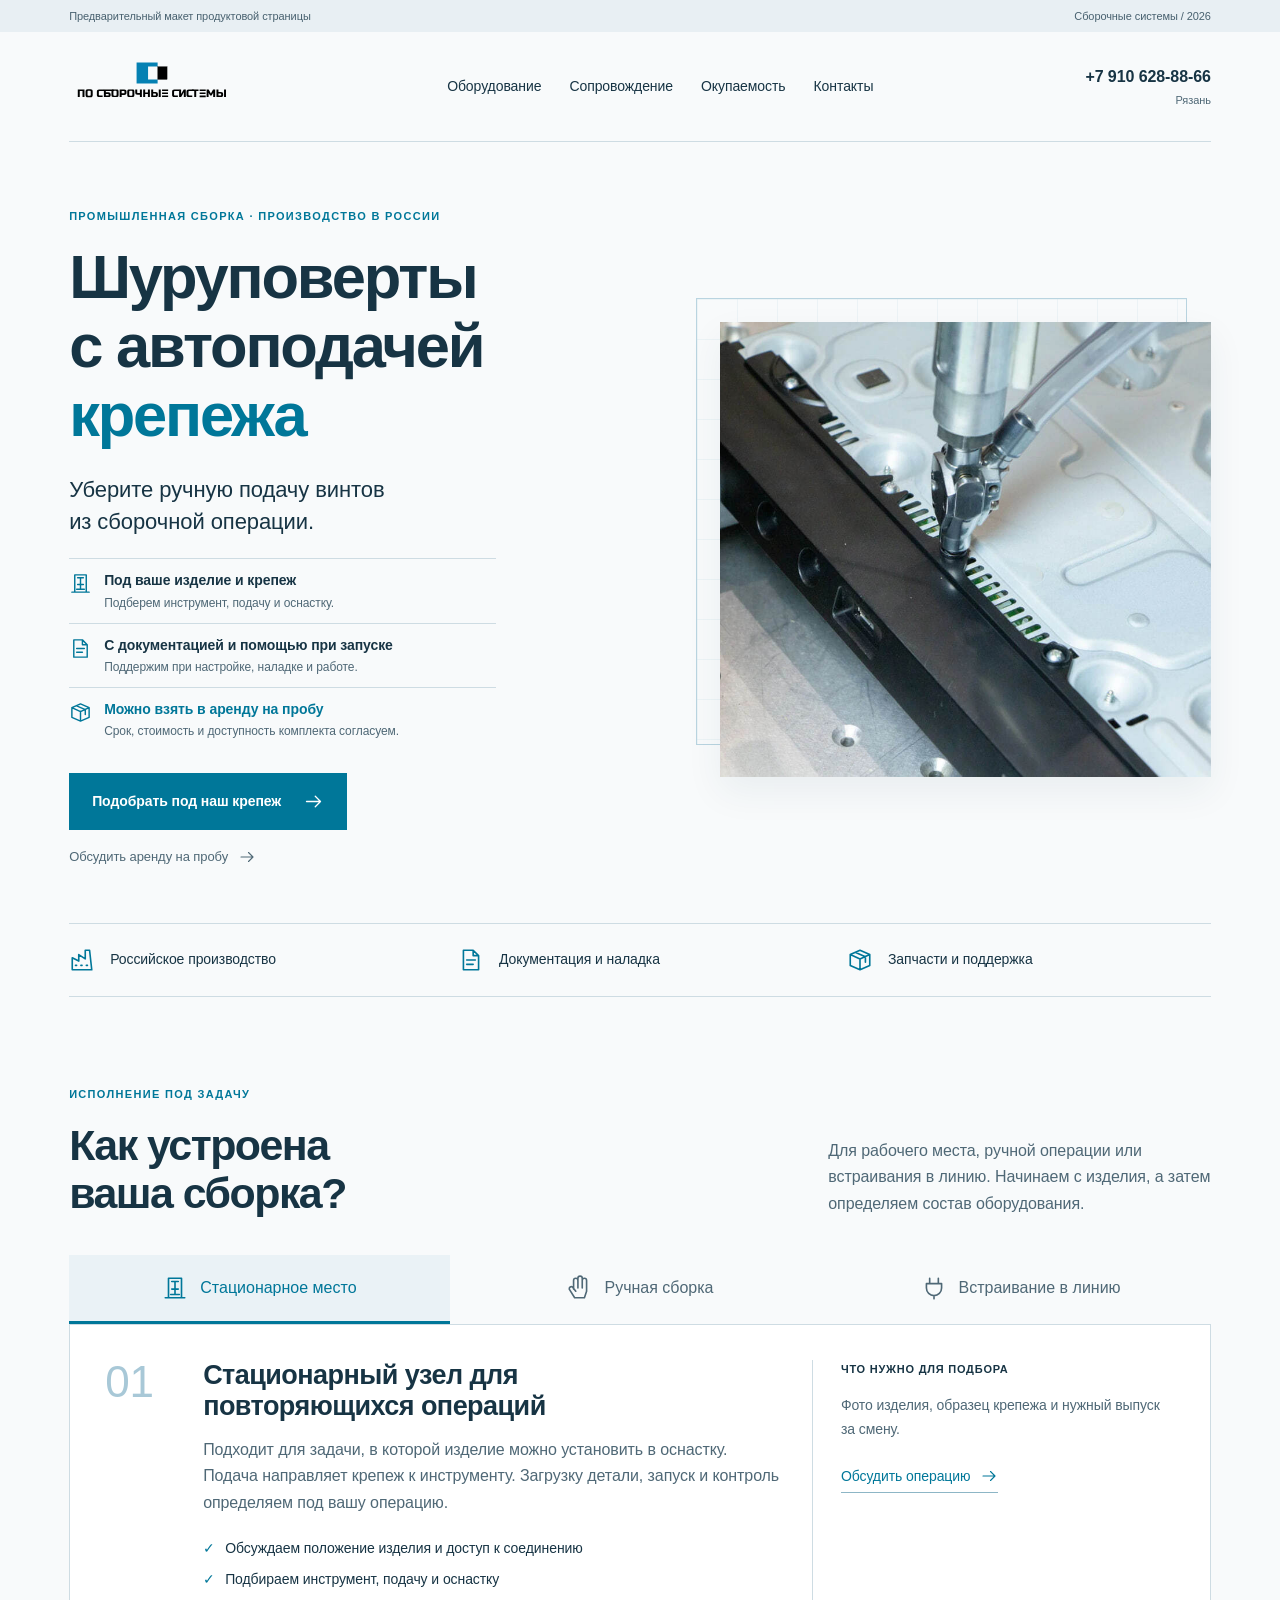
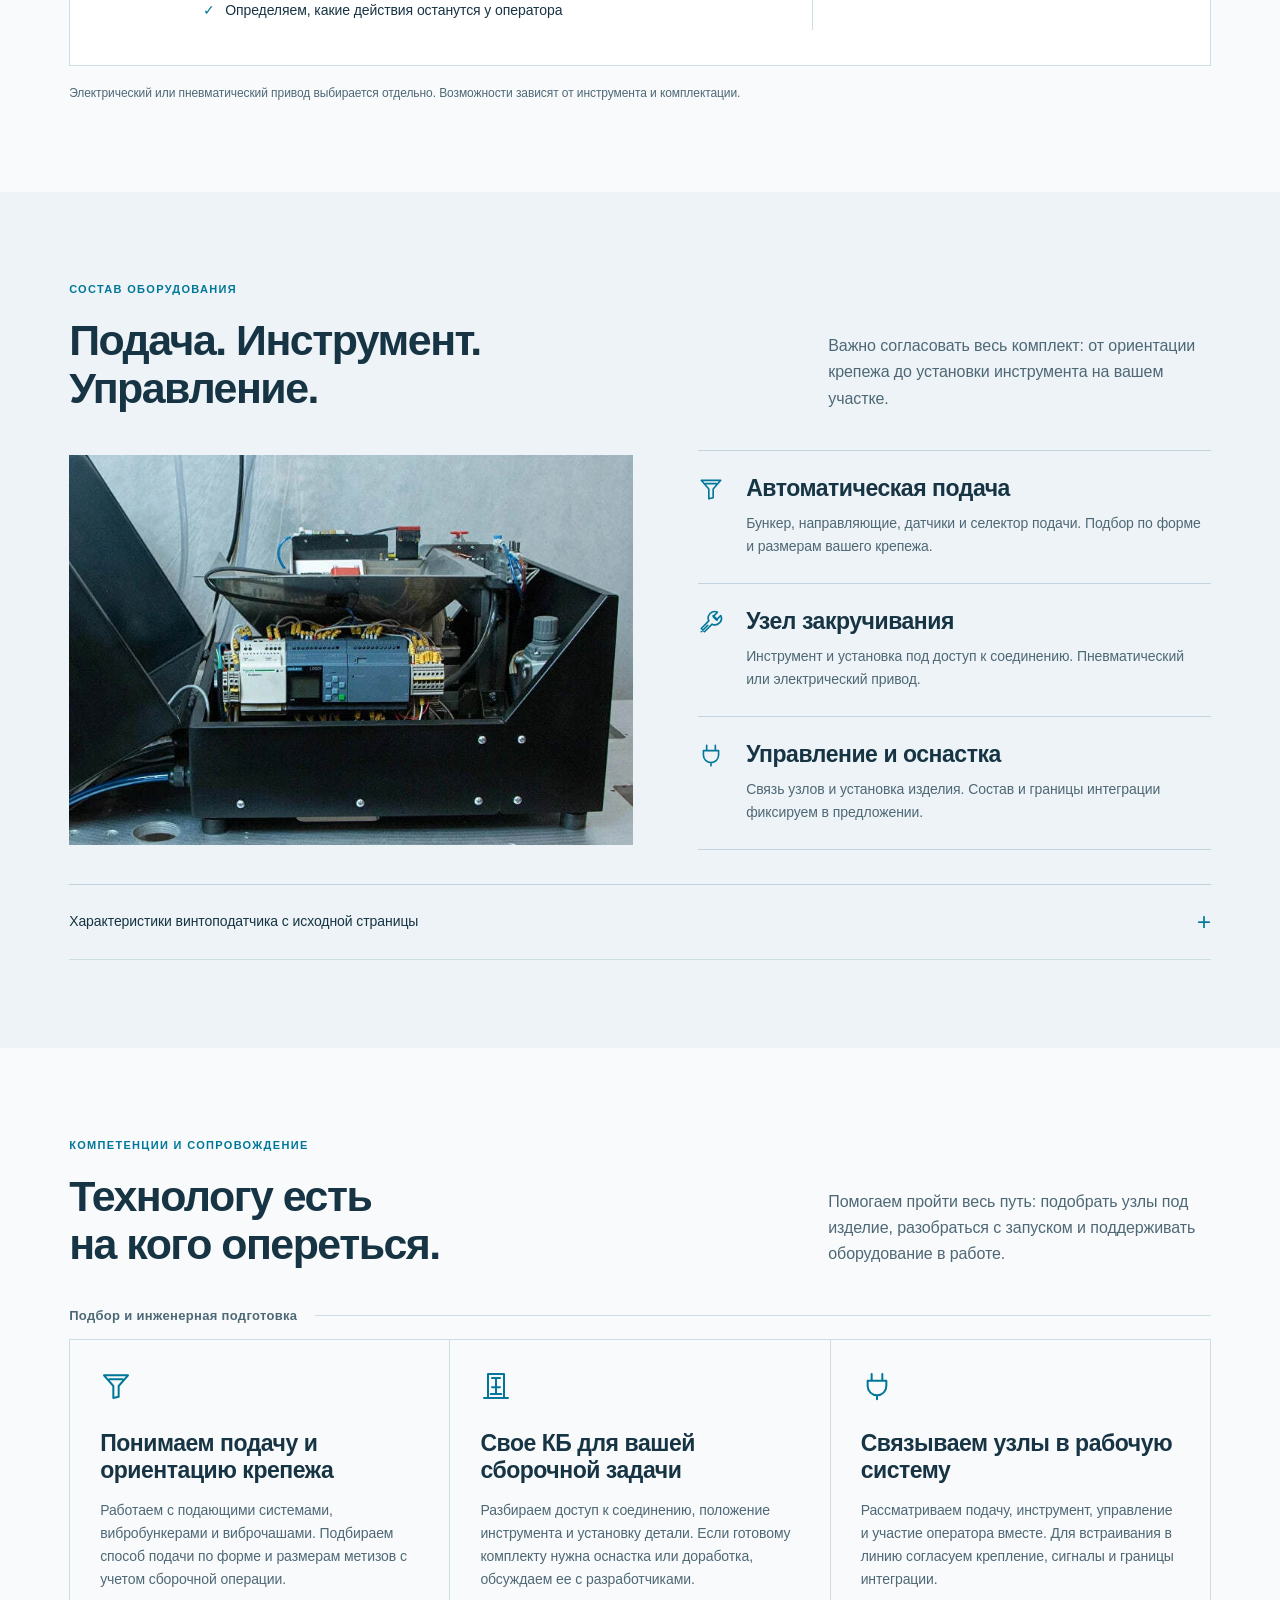
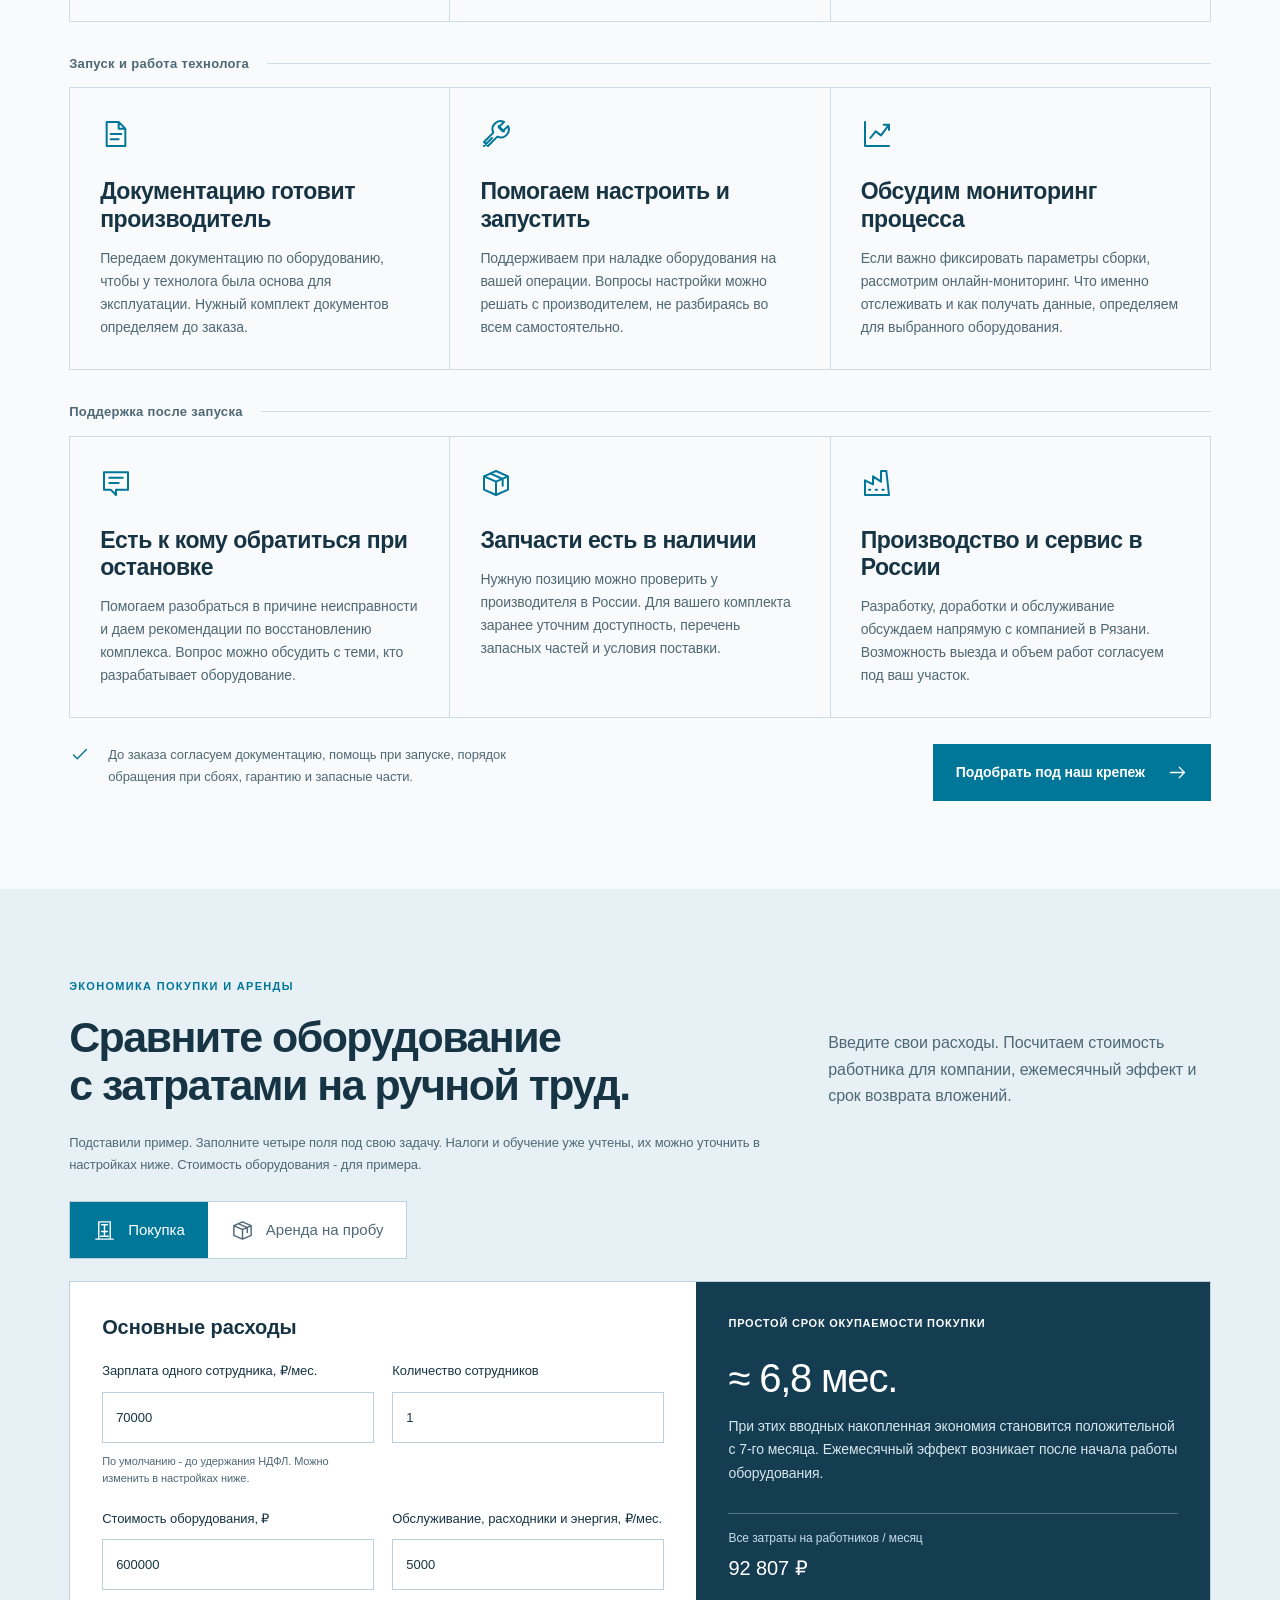
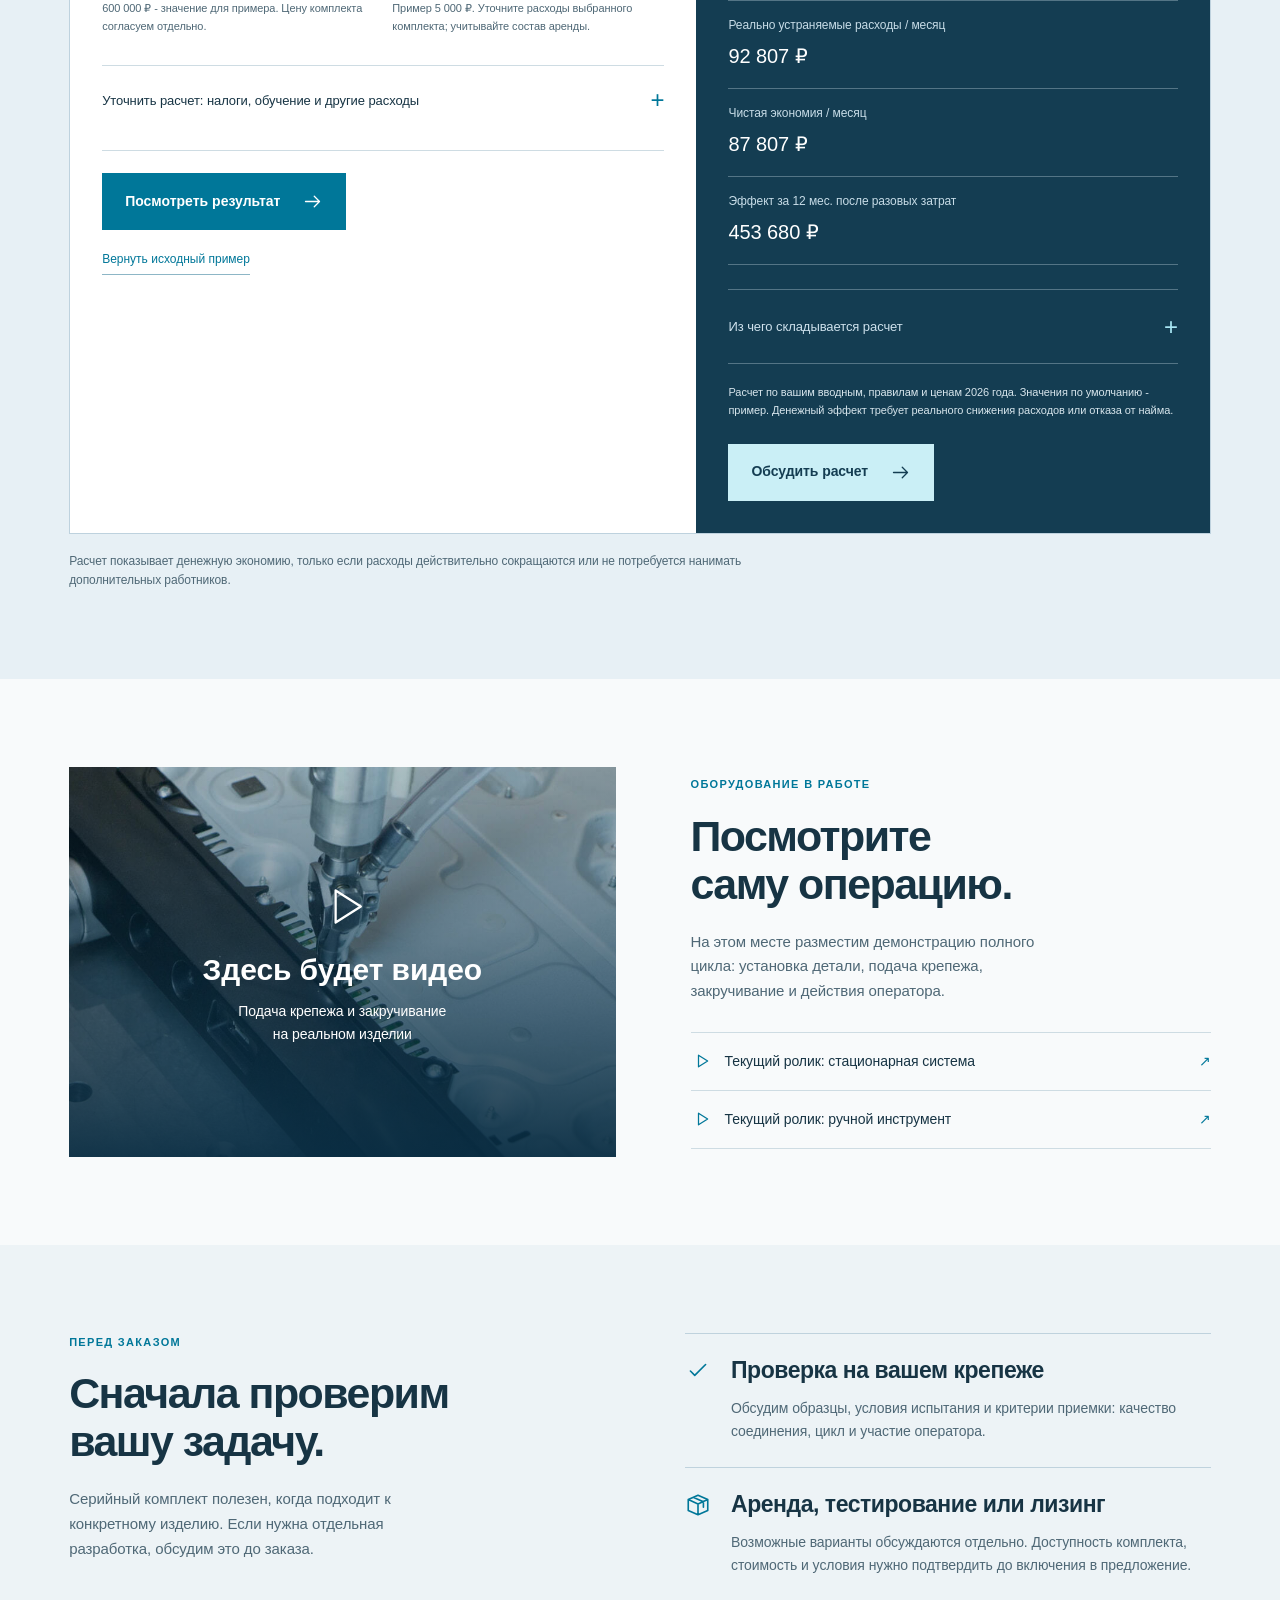
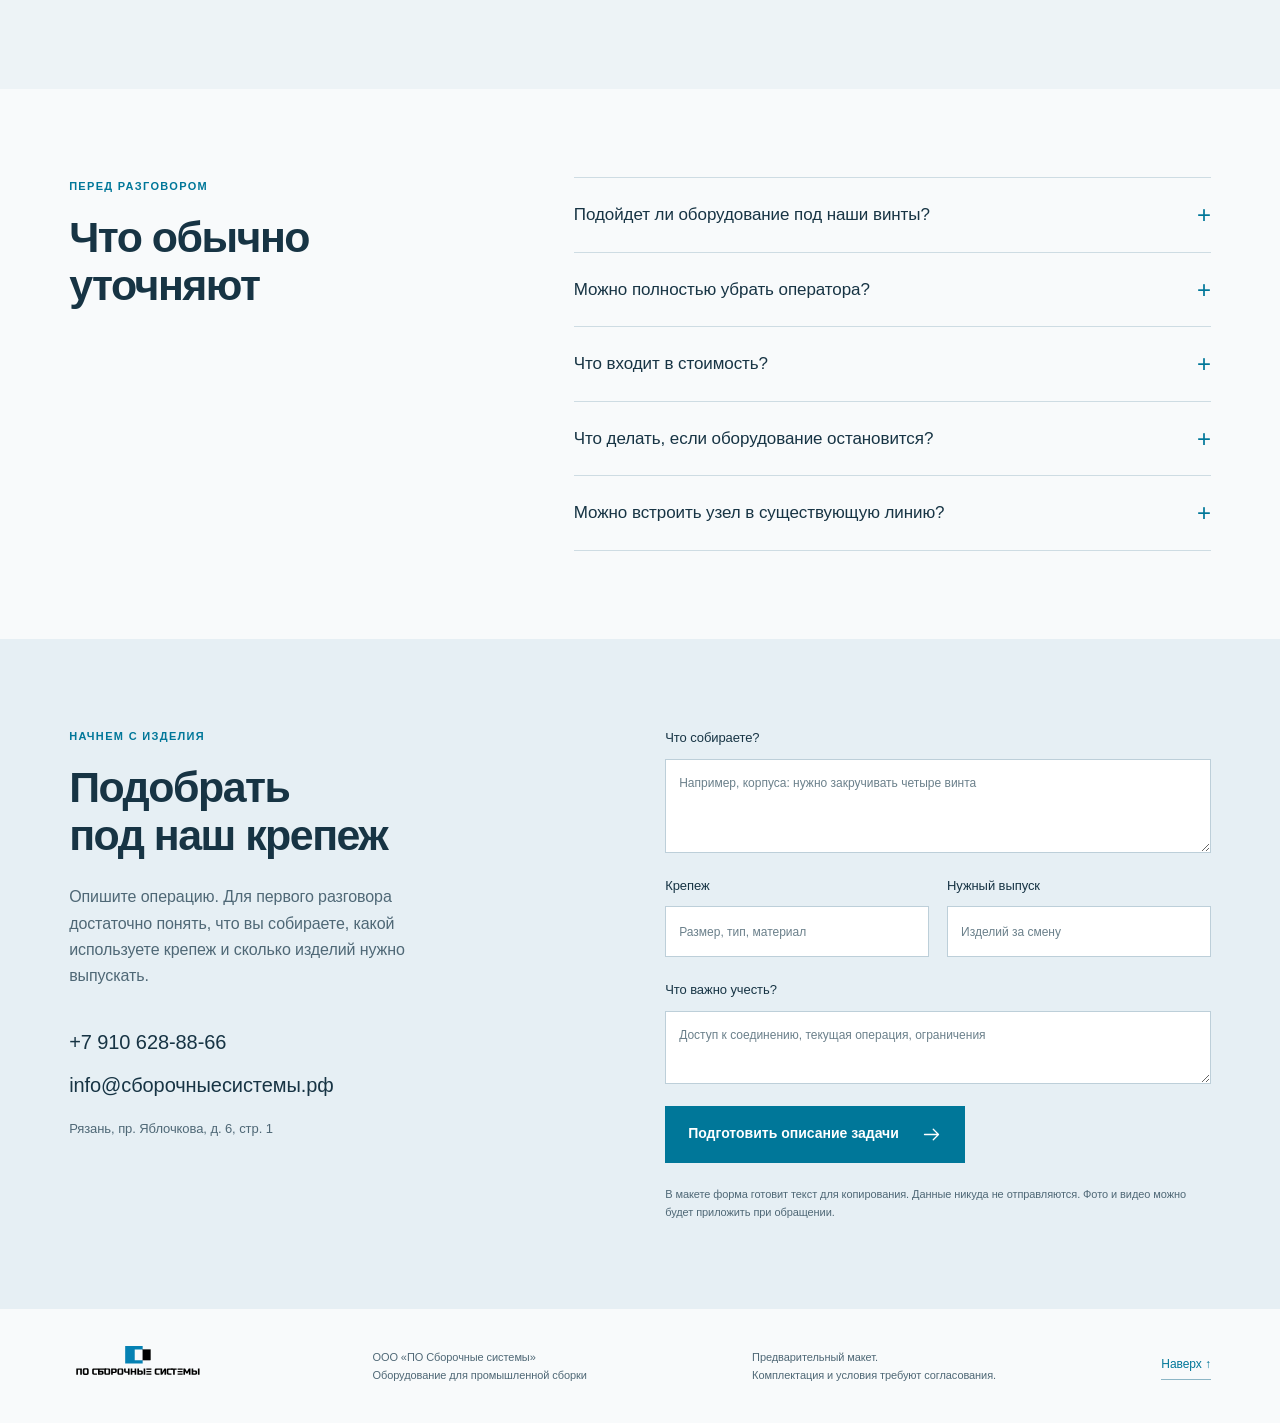
==== commit e61dca11: "Simplify calculator to four inputs with optional detailed settings" ====
--- a/index.html
+++ b/index.html
@@ -8,11 +8,11 @@
   <title>Шуруповерты с автоподачей | Сборочные системы</title>
   <link rel="icon" href="assets/logo.svg" type="image/svg+xml">
   <link rel="stylesheet" href="scrollcraft.css">
-  <link rel="stylesheet" href="styles.css">
+  <link rel="stylesheet" href="styles.css?v=20261102-simple">
   <script defer src="scrollcraft.js"></script>
-  <script defer src="roi-math.js"></script>
-  <script defer src="app.js"></script>
-  <script defer src="calculator.js"></script>
+  <script defer src="roi-math.js?v=20261102-simple"></script>
+  <script defer src="app.js?v=20261102-simple"></script>
+  <script defer src="calculator.js?v=20261102-simple"></script>
 </head>
 <body>
 <svg class="symbols" xmlns="http://www.w3.org/2000/svg" aria-hidden="true"><defs>
@@ -90,38 +90,18 @@
 
 <section class="economics section" id="economics"><div class="container">
   <div class="section-heading"><div><p class="eyebrow">Экономика покупки и аренды</p><h2>Сравните оборудование<br>с затратами на ручной труд.</h2></div><p>Введите свои расходы. Посчитаем стоимость работника для компании, ежемесячный эффект и срок возврата вложений.</p></div>
-  <p class="calculator-example">Сейчас подставлен пример: оборудование 600 000 ₽, зарплата 70 000 ₽ до НДФЛ, обучение 20 000 ₽ в год. Все значения можно менять. Это не коммерческое предложение.</p>
+  <p class="calculator-example">Подставили пример. Заполните четыре поля под свою задачу. Налоги и обучение уже учтены, их можно уточнить в настройках ниже. Стоимость оборудования - для примера.</p>
   <div class="calc-mode" role="group" aria-label="Способ получения оборудования"><button type="button" data-calc-mode="buy" aria-pressed="true"><svg aria-hidden="true"><use href="#i-fixed"/></svg>Покупка</button><button type="button" data-calc-mode="rent" aria-pressed="false"><svg aria-hidden="true"><use href="#i-box"/></svg>Аренда на пробу</button></div>
   <div class="calculator detailed-calculator">
-    <form id="roi-form" class="calc-fields">
-      <fieldset><legend><svg aria-hidden="true"><use href="#i-hand"/></svg>Работники и обучение</legend><div class="calc-input-grid">
-        <label>Зарплата одного сотрудника, ₽/мес.<input name="salary" type="number" min="0" max="100000000" step="any" value="70000" inputmode="decimal" required></label>
-        <label>Как указана зарплата<select name="basis" aria-label="Как указана зарплата"><option value="gross">До удержания НДФЛ</option><option value="net">На руки после НДФЛ</option></select></label>
-        <label>Количество сотрудников<input name="people" type="number" min="1" max="1000" step="1" value="1" required></label>
-        <label>Обучение одного сотрудника, ₽/год<input name="training" type="number" min="0" max="100000000" step="any" value="20000" inputmode="decimal" required><small>Укажите будущий годовой бюджет. Уже оплаченное обучение не является будущей экономией.</small></label>
-      </div></fieldset>
-      <fieldset><legend><svg aria-hidden="true"><use href="#i-chart"/></svg>Что изменится после автоматизации</legend><div class="calc-input-grid">
-        <label class="full-field">Какой эффект ожидаете<select name="savingType" aria-label="Какой эффект ожидаете"><option value="cash">Снизить расходы или избежать дополнительного найма</option><option value="time">Только освободить время, зарплата останется</option></select></label>
-        <label>Доля расходов, которую реально уберем, %<input name="share" type="number" min="0" max="100" step="any" value="100" required><small>100% означает полное устранение этих расходов, а не просто ускорение отдельной операции.</small></label>
-        <label>Период сравнения, мес.<input name="months" type="number" min="1" max="60" step="1" value="12" required></label>
-      </div></fieldset>
-      <fieldset><legend><svg aria-hidden="true"><use href="#i-tool"/></svg>Оборудование и обслуживание</legend><div class="calc-input-grid">
-        <label id="purchase-field">Стоимость оборудования, ₽<input name="equipment" type="number" min="0" max="1000000000" step="any" value="600000" inputmode="decimal" required><small>600 000 ₽ - значение для примера. Цену комплекта согласуем отдельно.</small></label>
-        <label id="rent-field" hidden>Аренда оборудования, ₽/мес.<input name="rent" type="number" min="0" max="100000000" step="any" placeholder="По предложению производителя" inputmode="decimal" disabled><small>Тариф не задан: введите согласованную стоимость аренды.</small></label>
-        <label>Оснастка, доставка и запуск, ₽<input name="setup" type="number" min="0" max="1000000000" step="any" value="0" inputmode="decimal" required></label>
-        <label class="full-field">Обслуживание, расходники и энергия, ₽/мес.<input name="running" type="number" min="0" max="100000000" step="any" value="5000" inputmode="decimal" required><small>Пример 5 000 ₽. Уточните расходы выбранного комплекта; учитывайте состав аренды.</small></label>
-      </div></fieldset>
-      <details class="tax-settings"><summary>Взносы работодателя и условия расчета <span>+</span></summary><div class="calc-input-grid">
+    <form id="roi-form" class="calc-fields"><fieldset><legend>Основные расходы</legend><div class="calc-input-grid"><label>Зарплата одного сотрудника, ₽/мес.<input name="salary" type="number" min="0" max="100000000" step="any" value="70000" inputmode="decimal" required><small>По умолчанию - до удержания НДФЛ. Можно изменить в настройках ниже.</small></label><label>Количество сотрудников<input name="people" type="number" min="1" max="1000" step="1" value="1" required></label><label id="purchase-field">Стоимость оборудования, ₽<input name="equipment" type="number" min="0" max="1000000000" step="any" value="600000" inputmode="decimal" required><small>600 000 ₽ - значение для примера. Цену комплекта согласуем отдельно.</small></label><label id="rent-field" hidden>Аренда оборудования, ₽/мес.<input name="rent" type="number" min="0" max="100000000" step="any" placeholder="По предложению производителя" inputmode="decimal" disabled><small>Тариф не задан: введите согласованную стоимость аренды.</small></label><label>Обслуживание, расходники и энергия, ₽/мес.<input name="running" type="number" min="0" max="100000000" step="any" value="5000" inputmode="decimal" required><small>Пример 5 000 ₽. Уточните расходы выбранного комплекта; учитывайте состав аренды.</small></label></div></fieldset><details class="tax-settings advanced-settings" id="advanced-settings"><summary>Уточнить расчет: налоги, обучение и другие расходы <span>+</span></summary><div class="calc-input-grid"><label>Как указана зарплата<select name="basis" aria-label="Как указана зарплата"><option value="gross">До удержания НДФЛ</option><option value="net">На руки после НДФЛ</option></select></label><label>Обучение одного сотрудника, ₽/год<input name="training" type="number" min="0" max="100000000" step="any" value="20000" inputmode="decimal" required><small>Укажите будущий годовой бюджет. Уже оплаченное обучение не является будущей экономией.</small></label><label class="full-field">Какой эффект ожидаете<select name="savingType" aria-label="Какой эффект ожидаете"><option value="cash">Снизить расходы или избежать дополнительного найма</option><option value="time">Только освободить время, зарплата останется</option></select></label><label>Доля расходов, которую реально уберем, %<input name="share" type="number" min="0" max="100" step="any" value="100" required><small>100% означает полное устранение этих расходов, а не просто ускорение отдельной операции.</small></label><label>Период сравнения, мес.<input name="months" type="number" min="1" max="60" step="1" value="12" required></label><label>Оснастка, доставка и запуск, ₽<input name="setup" type="number" min="0" max="1000000000" step="any" value="0" inputmode="decimal" required></label></div><fieldset class="contribution-settings"><legend>Взносы работодателя</legend><div class="calc-input-grid">
         <label class="full-field">Страховые взносы<select name="tariff" aria-label="Страховые взносы"><option value="standard">Общий тариф по правилам 2026 года</option><option value="custom">Средний тариф компании, указанный бухгалтером</option></select></label>
         <label id="custom-rate-field" hidden>Средняя ставка страховых взносов, %<input name="customRate" required type="number" min="0" max="100" step="any" value="30" disabled></label>
         <label>Взносы на травматизм, %<input name="injuryRate" type="number" min="0" max="100" step="any" value="0.2" inputmode="decimal" required><small>0,2% - пример. Подставьте свой тариф из уведомления СФР.</small></label>
         <label>Дополнительные взносы, %<input name="additionalRate" type="number" min="0" max="100" step="any" value="0" inputmode="decimal" required><small>Если применяются к условиям труда.</small></label>
-      </div><p>Общий тариф: 30% в пределах годовой базы 2 979 000 ₽ на человека и 15,1% сверх нее. Для льготного режима укажите фактический средний тариф компании. Льготы автоматически не применяются.</p><p>НДФЛ рассчитан по прогрессивной шкале для зарплаты налогового резидента, без вычетов и других доходов. Он уже входит в начисленную зарплату и повторно к расходам не прибавляется. Зарплата предполагается одинаковой каждый месяц, взносы и обучение показаны в среднем за год.</p><p>Источники: <a href="https://www.nalog.gov.ru/rn50/news/activities_fts/16626179/" target="_blank" rel="noopener noreferrer">ФНС: взносы в 2026 году</a>, <a href="https://www.nalog.gov.ru/rn16/promo/nu/" target="_blank" rel="noopener noreferrer">ФНС: шкала НДФЛ</a>, <a href="https://sfr.gov.ru/employers/insurance_premiums_tariffs/" target="_blank" rel="noopener noreferrer">СФР: травматизм</a>.</p></details>
-      <div class="calc-actions"><button type="submit" class="button">Посмотреть результат <svg aria-hidden="true"><use href="#i-arrow"/></svg></button><button type="button" class="text-link example-button" id="example">Вернуть исходный пример</button></div>
-    </form>
-    <div class="calc-result" id="calc-result" tabindex="-1" aria-live="polite" aria-atomic="true"><span class="mini-label" id="payback-label">Простой срок окупаемости покупки</span><strong id="payback">Считаем</strong><p id="calc-summary"></p><div class="calc-metrics"><div><span>Все затраты на работников / месяц</span><b id="staff-cost"></b></div><div><span>Реально устраняемые расходы / месяц</span><b id="avoided-cost"></b></div><div><span>Чистая экономия / месяц</span><b id="net-saving"></b></div><div><span id="effect-label">Эффект за 12 месяцев после вложений</span><b id="year-effect"></b></div></div><div class="employee-breakdown"><h3>Один сотрудник в месяц</h3><dl><div><dt>Начисленная зарплата</dt><dd id="gross-cost"></dd></div><div><dt>НДФЛ внутри зарплаты</dt><dd id="ndfl-cost"></dd></div><div><dt>На руки</dt><dd id="takehome-cost"></dd></div><div><dt>Взносы работодателя</dt><dd id="insurance-cost"></dd></div><div><dt>Травматизм и доп. взносы</dt><dd id="injury-cost"></dd></div><div><dt>Обучение, бюджет / 12</dt><dd id="training-cost"></dd></div></dl></div><div class="period-comparison"><p>За выбранный период</p><div><span>Без оборудования</span><b id="manual-period"></b></div><div><span>С оборудованием</span><b id="machine-period"></b></div></div><p class="calc-disclaimer" id="calc-status"></p><a class="button calc-request" href="#contact" id="discuss-calculation">Обсудить расчет <svg aria-hidden="true"><use href="#i-arrow"/></svg></a></div>
+      </div><p>Общий тариф: 30% в пределах годовой базы 2 979 000 ₽ на человека и 15,1% сверх нее. Для льготного режима укажите фактический средний тариф компании. Льготы автоматически не применяются.</p><p>НДФЛ рассчитан по прогрессивной шкале для зарплаты налогового резидента, без вычетов и других доходов. Он уже входит в начисленную зарплату и повторно к расходам не прибавляется. Зарплата предполагается одинаковой каждый месяц, взносы и обучение показаны в среднем за год.</p><p>Источники: <a href="https://www.nalog.gov.ru/rn50/news/activities_fts/16626179/" target="_blank" rel="noopener noreferrer">ФНС: взносы в 2026 году</a>, <a href="https://www.nalog.gov.ru/rn16/promo/nu/" target="_blank" rel="noopener noreferrer">ФНС: шкала НДФЛ</a>, <a href="https://sfr.gov.ru/employers/insurance_premiums_tariffs/" target="_blank" rel="noopener noreferrer">СФР: травматизм</a>.</p></fieldset><p>Предварительная оценка в ценах и по правилам 2026 года. Введите расходы на одинаковой основе по НДС. Не учитывает кредит, налог на прибыль, амортизацию и доход от дополнительного выпуска. Если зарплата остается прежней, выберите вариант «только освободить время»: денежная экономия на ней не возникнет.</p></details><div class="calc-actions"><button type="submit" class="button">Посмотреть результат <svg aria-hidden="true"><use href="#i-arrow"/></svg></button><button type="button" class="text-link example-button" id="example">Вернуть исходный пример</button></div></form>
+    <div class="calc-result" id="calc-result" tabindex="-1" aria-live="polite" aria-atomic="true"><span class="mini-label" id="payback-label">Простой срок окупаемости покупки</span><strong id="payback">Считаем</strong><p id="calc-summary"></p><div class="calc-metrics"><div><span>Все затраты на работников / месяц</span><b id="staff-cost"></b></div><div><span>Реально устраняемые расходы / месяц</span><b id="avoided-cost"></b></div><div><span>Чистая экономия / месяц</span><b id="net-saving"></b></div><div><span id="effect-label">Эффект за 12 месяцев после вложений</span><b id="year-effect"></b></div></div><details class="result-details"><summary>Из чего складывается расчет <span>+</span></summary><div class="employee-breakdown"><h3>Один сотрудник в месяц</h3><dl><div><dt>Начисленная зарплата</dt><dd id="gross-cost"></dd></div><div><dt>НДФЛ внутри зарплаты</dt><dd id="ndfl-cost"></dd></div><div><dt>На руки</dt><dd id="takehome-cost"></dd></div><div><dt>Взносы работодателя</dt><dd id="insurance-cost"></dd></div><div><dt>Травматизм и доп. взносы</dt><dd id="injury-cost"></dd></div><div><dt>Обучение, бюджет / 12</dt><dd id="training-cost"></dd></div></dl></div><div class="period-comparison"><p>За выбранный период</p><div><span>Без оборудования</span><b id="manual-period"></b></div><div><span>С оборудованием</span><b id="machine-period"></b></div></div></details><p class="calc-disclaimer" id="calc-status"></p><a class="button calc-request" href="#contact" id="discuss-calculation">Обсудить расчет <svg aria-hidden="true"><use href="#i-arrow"/></svg></a></div>
   </div>
-  <p class="under-note">Предварительная оценка в ценах и по правилам 2026 года. Введите расходы на одинаковой основе по НДС. Не учитывает кредит, налог на прибыль, амортизацию и доход от дополнительного выпуска. Если зарплата остается прежней, выберите вариант «только освободить время»: денежная экономия на ней не возникнет.</p>
+  <p class="under-note">Расчет показывает денежную экономию, только если расходы действительно сокращаются или не потребуется нанимать дополнительных работников.</p>
 </div></section>
 
 
--- a/styles.css
+++ b/styles.css
@@ -1,13 +1,16 @@
-:root{--sc-canvas:#f8fafb;--sc-surface:#edf3f6;--sc-ink:#173444;--sc-ink-soft:#4f6876;--sc-accent:#007799;--sc-accent-ink:#fff;--sc-font-display:Bahnschrift,'Segoe UI',sans-serif;--sc-font-text:'Segoe UI',Arial,sans-serif;--line:#cedce3;--blue:#007799;--ink:#173444;--soft:#4f6876;--paper:#f8fafb}
-*{box-sizing:border-box}html{scroll-behavior:smooth;scroll-padding-top:24px}body{margin:0;background:var(--paper);color:var(--ink);font:16px/1.65 var(--sc-font-text)}h1,h2,h3,p{margin:0}h1,h2,h3{font-family:var(--sc-font-display);line-height:1.12;letter-spacing:-.035em;font-weight:600}h1{font-size:clamp(46px,4.8vw,76px)}h2{font-size:clamp(34px,3.35vw,52px)}h3{font-size:23px;letter-spacing:-.02em}a{color:inherit;text-decoration:none}button,input,textarea{font:inherit}button,a{-webkit-tap-highlight-color:transparent}button{cursor:pointer}input,textarea{max-width:100%;color:var(--ink)}button:focus-visible,a:focus-visible,summary:focus-visible,[tabindex]:focus-visible{outline:3px solid #1398bb;outline-offset:5px}svg{width:26px;height:26px;flex-shrink:0;fill:none;stroke:currentColor;stroke-width:1.5;stroke-linecap:round;stroke-linejoin:round}.symbols{position:absolute;width:0;height:0;overflow:hidden}.container{width:min(1280px,89.2%);margin-inline:auto}.draft-bar{background:#e8eff3;color:#48616f;font-size:11px;padding:7px 0}.draft-bar .container{display:flex;justify-content:space-between;gap:12px}.header{display:flex;align-items:center;justify-content:space-between;gap:24px;padding-block:22px;border-bottom:1px solid var(--line)}.brand img{display:block;width:166px;height:65px;object-fit:contain}.header nav{display:flex;gap:28px;font-size:14px}.header nav a:hover,.text-link:hover{color:var(--blue)}.header-phone{font-weight:600;font-size:16px;white-space:nowrap}.header-phone small{display:block;text-align:right;font-size:11px;font-weight:400;color:var(--soft)}.menu-toggle{display:none}.mobile-menu[hidden]{display:none}.mobile-menu{padding:18px 0;border-bottom:1px solid var(--line)}.mobile-menu a{display:block;padding:9px 0}.hero{display:grid;grid-template-columns:1.12fr 1fr;gap:50px;align-items:center;padding-block:65px 55px;min-height:650px}.eyebrow{font-size:11px;letter-spacing:.12em;text-transform:uppercase;color:var(--blue);font-weight:650;margin-bottom:18px}.hero h1 span{color:var(--blue)}.lead{font-size:22px;line-height:1.45;margin-top:24px;max-width:26ch}.intro{color:var(--soft);max-width:49ch;margin-top:16px;font-size:16px}.button{display:inline-flex;align-items:center;justify-content:center;gap:22px;padding:17px 22px;min-height:56px;background:var(--blue);color:#fff;border:1px solid var(--blue);font-size:14px;font-weight:600;line-height:1.4;transition:background .2s}.button svg{width:21px;height:21px}.button:hover{background:#005e7b}.hero .button{margin-top:28px}.secondary{display:flex;align-items:center;gap:10px;margin-top:16px;color:var(--soft);font-size:13px;width:max-content}.secondary svg{width:18px;height:18px}.hero-visual{position:relative;padding:24px 0 0 24px;min-width:0}.hero-grid{position:absolute;inset:0 24px 32px 0;border:1px solid #b9d4e0;background:linear-gradient(90deg,#d5e5ed55 1px,transparent 1px),linear-gradient(#d5e5ed55 1px,transparent 1px);background-size:40px 40px}.hero-photo{display:block;position:relative;width:100%;height:455px;object-fit:cover;object-position:51% 53%;box-shadow:0 15px 35px #163c5110}.promise-strip{display:grid;grid-template-columns:repeat(3,1fr);padding-block:23px;border-block:1px solid var(--line);gap:25px}.promise-strip>div{display:flex;align-items:center;gap:15px;font-size:14px}.promise-strip svg{color:var(--blue)}.section{padding-block:88px}.section-heading{display:flex;gap:60px;align-items:end;justify-content:space-between;margin-bottom:38px}.section-heading>p{max-width:43ch;color:var(--soft);font-size:16px}.variant-tabs{display:grid;grid-template-columns:repeat(3,1fr);gap:0;border-bottom:1px solid var(--line)}.variant-tabs button{border:0;border-bottom:3px solid transparent;background:transparent;padding:20px 10px;color:var(--soft);display:flex;gap:12px;align-items:center;justify-content:center;font-size:16px}.variant-tabs button[aria-selected=true]{color:var(--blue);border-bottom-color:var(--blue);background:#eaf2f6}.variant-panel{display:grid;grid-template-columns:70px 1.6fr 1fr;gap:28px;padding:35px;background:#fff;border:1px solid var(--line);border-top:0}.variant-number{font:44px/1 var(--sc-font-display);color:#a8c8d7}.variant-panel h3{font-size:27px;max-width:33ch}.variant-panel p{margin-top:16px;color:var(--soft)}.variant-panel aside{padding-left:28px;border-left:1px solid var(--line);font-size:14px}.mini-label{display:block;font-size:11px;font-weight:600;text-transform:uppercase;letter-spacing:.07em}.check-list{list-style:none;padding:0;margin:21px 0 0;font-size:14px}.check-list li{padding-left:22px;position:relative;margin:8px 0}.check-list li:before{content:'✓';position:absolute;left:0;color:var(--blue)}.text-link{display:inline-flex;align-items:center;gap:10px;font-size:14px;color:var(--blue);border:0;border-bottom:1px solid #8db6c6;padding:4px 0;background:none}.text-link svg{width:18px;height:18px}.variant-panel .text-link{margin-top:20px}.under-note{font-size:12px;color:var(--soft);margin-top:18px;max-width:110ch}.composition{background:#edf3f6}.equipment-grid{display:grid;grid-template-columns:1.1fr 1fr;gap:65px;align-items:center}.equipment-grid>img{display:block;width:100%;height:390px;object-fit:cover}.equipment-items article{display:flex;gap:22px;padding:25px 0;border-top:1px solid #c4d4de}.equipment-items article:last-child{border-bottom:1px solid #c4d4de}.equipment-items svg{color:var(--blue)}.equipment-items p{font-size:14px;margin-top:10px;color:var(--soft)}details{border-bottom:1px solid var(--line)}summary{cursor:pointer;list-style:none;display:flex;justify-content:space-between;gap:20px;align-items:center}summary::-webkit-details-marker{display:none}summary>span{font-size:24px;color:var(--blue);font-weight:300}details[open]>summary>span{transform:rotate(45deg)}.specs{margin-top:34px;border-top:1px solid #c1d2dd;padding-block:17px}.specs summary{font-size:14px}.specs>p{font-size:13px;max-width:85ch;color:var(--soft);margin-top:15px}.specs dl{display:grid;grid-template-columns:repeat(3,1fr);gap:22px;margin-block:24px}.specs dt{font-size:12px;color:var(--soft)}.specs dd{margin:5px 0 0;font-weight:600}.specs .text-link{font-size:12px}.benefits{display:grid;grid-template-columns:repeat(3,1fr);border-top:1px solid var(--line);border-left:1px solid var(--line)}.benefits article{padding:30px;border-right:1px solid var(--line);border-bottom:1px solid var(--line)}.benefits svg{width:32px;height:32px;color:var(--blue);margin-bottom:28px}.benefits h3{font-size:23px}.benefits p{font-size:14px;color:var(--soft);margin-top:14px}.service-note{display:flex;gap:17px;align-items:start;margin-top:22px;font-size:13px;max-width:95ch;color:var(--soft)}.service-note svg{width:22px;height:22px;color:var(--blue)}.economics{background:#e7f0f5}.calculator{display:grid;grid-template-columns:1.15fr 1fr;border:1px solid #bed2de;background:#fff}.calc-fields{display:grid;grid-template-columns:1fr 1fr;gap:26px 22px;padding:36px}.calc-fields label,.request-form label{display:flex;flex-direction:column;gap:10px;font-size:13px;color:var(--ink)}input,textarea{border:1px solid #bdcfd9;background:#fff;padding:14px 13px;min-width:0;width:100%;border-radius:0}input{height:51px}input:focus,textarea:focus{outline:2px solid var(--blue);outline-offset:1px}input::placeholder,textarea::placeholder{color:#6b808b;font-size:12px}textarea{resize:vertical}.example-button{grid-column:1/-1;justify-self:start;font-size:12px}.calc-result{padding:36px;background:#143d52;color:#fff;--blue:#a9e7f4;--soft:#cee1ec;--line:#547586;--sc-ink:#fff;--sc-ink-soft:#cee1ec;--sc-surface:#143d52}.calc-result strong{display:block;font:42px/1.2 var(--sc-font-display);margin-top:22px;letter-spacing:-.03em}.calc-result>p{font-size:14px;color:#d7e5ec;margin-top:13px}.calc-metrics{margin-top:28px;border-top:1px solid #547586}.calc-metrics>div{padding:15px 0;border-bottom:1px solid #547586}.calc-metrics span{display:block;font-size:12px;color:#c7dce7}.calc-metrics b{display:block;font-size:20px;margin-top:4px;font-weight:500}.calc-result .calc-disclaimer{font-size:11px;line-height:1.6;margin-top:20px}.demo-grid{display:grid;grid-template-columns:1.05fr 1fr;align-items:center;gap:75px}.demo-image img{display:block;width:100%;height:390px;object-fit:cover}.demo-grid h2{margin-bottom:22px}.demo-grid p:not(.eyebrow){color:var(--soft);font-size:15px;max-width:46ch}.video-links{margin-top:28px}.video-links a{display:flex;align-items:center;gap:14px;border-top:1px solid var(--line);padding:17px 0;font-size:14px}.video-links a:last-child{border-bottom:1px solid var(--line)}.video-links svg{color:var(--blue);width:20px;height:20px}.video-links span{margin-left:auto;color:var(--blue)}.options{background:#edf3f6}.options-grid{display:grid;grid-template-columns:1fr 1fr;gap:90px}.options-grid>div>p:not(.eyebrow){margin-top:22px;color:var(--soft);max-width:42ch;font-size:15px}.options article{display:flex;gap:20px;padding:24px 0;border-top:1px solid #bfd2dd}.options article svg{color:var(--blue)}.options article p{font-size:14px;margin-top:13px;color:var(--soft)}.faq{display:grid;grid-template-columns:.8fr 1.2fr;gap:80px}.faq-list{border-top:1px solid var(--line)}.faq summary{font-size:17px;padding-block:20px;line-height:1.4}.faq details p{color:var(--soft);font-size:14px;padding:0 30px 22px 0}.contact{background:#e6eff4}.contact-grid{display:grid;grid-template-columns:1fr 1.1fr;gap:100px}.contact-grid h2{margin-bottom:25px}.contact-grid>div>p:not(.eyebrow){max-width:40ch;color:var(--soft)}.contact-details{margin-top:36px}.contact-details a{display:block;font-size:20px;margin:10px 0;overflow-wrap:anywhere}.contact-details p{margin-top:16px;color:var(--soft);font-size:13px}.request-form{display:flex;flex-direction:column;gap:22px}.form-row{display:grid;grid-template-columns:1fr 1fr;gap:18px}.request-form .button{align-self:start}.form-note{font-size:11px;color:var(--soft)}#request-result{padding:20px;background:white;border:1px solid var(--line)}#request-result .text-link{margin-top:15px}#copy-status{font-size:12px;color:var(--soft);margin-top:10px}.footer{display:flex;align-items:center;justify-content:space-between;gap:30px;padding-block:30px}.footer .brand img{width:138px;height:54px}.footer p{font-size:11px;color:var(--soft)}.footer .text-link{font-size:12px;white-space:nowrap}
-@media(min-width:901px){.benefits article,.equipment-items article{transition:background .2s}.benefits article:hover{background:#edf4f7}.hero-photo{animation:photo-in .7s ease both}.hero-grid{animation:grid-in .9s ease both}@keyframes photo-in{from{opacity:.6;transform:translateY(12px)}to{opacity:1;transform:none}}@keyframes grid-in{from{transform:translate(-8px,-8px)}to{transform:none}}}
-@media(max-width:1050px){.header nav{gap:18px;font-size:12px}.header-phone{font-size:13px}.hero{gap:30px}.hero-photo{height:410px}.hero .eyebrow{font-size:10px}.calc-fields{grid-template-columns:1fr}.contact-grid{gap:45px}.benefits article{padding:25px}.variant-panel{grid-template-columns:45px 1.5fr 1fr;gap:20px;padding:28px}.equipment-grid,.demo-grid{gap:40px}}
-@media(max-width:760px){.container{width:89.5%}.draft-bar{font-size:10px}.draft-bar span{display:none}.header{padding-block:15px}.brand img{width:138px;height:54px}.header nav,.header-phone{display:none}.menu-toggle{display:flex;align-items:center;gap:17px;font-size:13px;color:var(--ink);background:transparent;border:1px solid var(--line);padding:8px 12px;min-height:44px}.menu-toggle span{font-size:22px;font-weight:300}.hero{display:flex;flex-direction:column;padding-block:36px 35px;gap:35px;min-height:0;align-items:stretch}h1{font-size:clamp(41px,7.5vw,60px)}.hero .eyebrow{font-size:9px;letter-spacing:.07em}.lead{font-size:20px;margin-top:22px;max-width:28ch}.intro{font-size:15px;max-width:48ch}.hero .button{margin-top:24px}.secondary{font-size:12px}.hero-visual{padding:17px 0 0 17px;margin:0 10px}.hero-grid{inset:0 18px 20px 0;background-size:29px 29px}.hero-photo{height:315px;object-position:50% 52%}.promise-strip{grid-template-columns:1fr;padding-block:17px;gap:14px}.promise-strip>div{font-size:13px}.promise-strip svg{width:22px;height:22px}.section{padding-block:55px}.section-heading{display:block;margin-bottom:28px}.section-heading>p{margin-top:22px;font-size:15px}h2{font-size:35px}.eyebrow{font-size:10px;margin-bottom:14px}.variant-tabs{grid-template-columns:1fr}.variant-tabs button{justify-content:start;font-size:14px;padding:14px 15px;min-height:56px;border-bottom:1px solid var(--line);border-left:3px solid transparent}.variant-tabs button[aria-selected=true]{border-bottom-color:var(--line);border-left-color:var(--blue)}.variant-tabs svg{width:23px;height:23px}.variant-panel{display:block;padding:24px}.variant-number{display:none}.variant-panel h3{font-size:25px}.variant-panel p{font-size:14px}.variant-panel aside{border-left:0;border-top:1px solid var(--line);padding:20px 0 0;margin-top:25px}.check-list{font-size:13px}.under-note{font-size:11px;line-height:1.7}.equipment-grid,.demo-grid{grid-template-columns:1fr;gap:30px}.equipment-grid>img{height:290px}.equipment-items article{padding:20px 0;gap:18px}.equipment-items h3{font-size:22px}.equipment-items p{font-size:14px}.specs summary{font-size:13px;align-items:start}.specs dl{grid-template-columns:1fr 1fr;gap:20px}.specs dd{font-size:14px}.benefits{grid-template-columns:1fr 1fr}.benefits article{padding:22px 18px}.benefits h3{font-size:21px}.benefits p{font-size:13px}.benefits svg{width:29px;height:29px;margin-bottom:20px}.service-note{font-size:12px}.calculator{grid-template-columns:1fr}.calc-fields{padding:25px 22px;gap:22px}.calc-result{padding:30px 24px}.calc-result strong{font-size:38px}.demo-image img{height:280px}.demo-grid>div:last-child{margin-top:3px}.demo-grid p:not(.eyebrow){font-size:14px}.options-grid{display:block}.options-grid>div+div{margin-top:30px}.options article h3{font-size:23px}.faq{display:block}.faq-list{margin-top:28px}.faq summary{font-size:15px}.contact-grid{display:block}.contact-grid>div>p:not(.eyebrow){font-size:15px}.contact-details{margin-top:24px}.contact-details a{font-size:18px}.request-form{margin-top:35px}.form-row{grid-template-columns:1fr;gap:22px}.request-form .button{align-self:stretch;font-size:13px}.footer{display:grid;grid-template-columns:1fr 1fr;gap:20px}.footer .brand img{width:120px;height:47px}.footer p{font-size:10px}.footer .text-link{justify-self:end}}
-@media(max-width:380px){h1{font-size:39px}.hero .eyebrow{font-size:8px}.benefits{grid-template-columns:1fr}.benefits article{padding:25px}.hero-photo{height:280px}.button{font-size:13px;padding-inline:17px}.hero-visual{margin:0}.contact-details a{font-size:16px}}
-@media(prefers-reduced-motion:reduce){html{scroll-behavior:auto}*,*:before,*:after{animation:none!important;transition:none!important;scroll-behavior:auto!important}.hero-photo,.hero-grid{transform:none!important}}
-/* Structured competence groups */
+:root{--sc-canvas:#f8fafb;--sc-surface:#edf3f6;--sc-ink:#173444;--sc-ink-soft:#4f6876;--sc-accent:#007799;--sc-accent-ink:#fff;--sc-font-display:Bahnschrift,'Segoe UI',sans-serif;--sc-font-text:'Segoe UI',Arial,sans-serif;--line:#cedce3;--blue:#007799;--ink:#173444;--soft:#4f6876;--paper:#f8fafb}
+*{box-sizing:border-box}html{scroll-behavior:smooth;scroll-padding-top:24px}body{margin:0;background:var(--paper);color:var(--ink);font:16px/1.65 var(--sc-font-text)}h1,h2,h3,p{margin:0}h1,h2,h3{font-family:var(--sc-font-display);line-height:1.12;letter-spacing:-.035em;font-weight:600}h1{font-size:clamp(46px,4.8vw,76px)}h2{font-size:clamp(34px,3.35vw,52px)}h3{font-size:23px;letter-spacing:-.02em}a{color:inherit;text-decoration:none}button,input,textarea{font:inherit}button,a{-webkit-tap-highlight-color:transparent}button{cursor:pointer}input,textarea{max-width:100%;color:var(--ink)}button:focus-visible,a:focus-visible,summary:focus-visible,[tabindex]:focus-visible{outline:3px solid #1398bb;outline-offset:5px}svg{width:26px;height:26px;flex-shrink:0;fill:none;stroke:currentColor;stroke-width:1.5;stroke-linecap:round;stroke-linejoin:round}.symbols{position:absolute;width:0;height:0;overflow:hidden}.container{width:min(1280px,89.2%);margin-inline:auto}.draft-bar{background:#e8eff3;color:#48616f;font-size:11px;padding:7px 0}.draft-bar .container{display:flex;justify-content:space-between;gap:12px}.header{display:flex;align-items:center;justify-content:space-between;gap:24px;padding-block:22px;border-bottom:1px solid var(--line)}.brand img{display:block;width:166px;height:65px;object-fit:contain}.header nav{display:flex;gap:28px;font-size:14px}.header nav a:hover,.text-link:hover{color:var(--blue)}.header-phone{font-weight:600;font-size:16px;white-space:nowrap}.header-phone small{display:block;text-align:right;font-size:11px;font-weight:400;color:var(--soft)}.menu-toggle{display:none}.mobile-menu[hidden]{display:none}.mobile-menu{padding:18px 0;border-bottom:1px solid var(--line)}.mobile-menu a{display:block;padding:9px 0}.hero{display:grid;grid-template-columns:1.12fr 1fr;gap:50px;align-items:center;padding-block:65px 55px;min-height:650px}.eyebrow{font-size:11px;letter-spacing:.12em;text-transform:uppercase;color:var(--blue);font-weight:650;margin-bottom:18px}.hero h1 span{color:var(--blue)}.lead{font-size:22px;line-height:1.45;margin-top:24px;max-width:26ch}.intro{color:var(--soft);max-width:49ch;margin-top:16px;font-size:16px}.button{display:inline-flex;align-items:center;justify-content:center;gap:22px;padding:17px 22px;min-height:56px;background:var(--blue);color:#fff;border:1px solid var(--blue);font-size:14px;font-weight:600;line-height:1.4;transition:background .2s}.button svg{width:21px;height:21px}.button:hover{background:#005e7b}.hero .button{margin-top:28px}.secondary{display:flex;align-items:center;gap:10px;margin-top:16px;color:var(--soft);font-size:13px;width:max-content}.secondary svg{width:18px;height:18px}.hero-visual{position:relative;padding:24px 0 0 24px;min-width:0}.hero-grid{position:absolute;inset:0 24px 32px 0;border:1px solid #b9d4e0;background:linear-gradient(90deg,#d5e5ed55 1px,transparent 1px),linear-gradient(#d5e5ed55 1px,transparent 1px);background-size:40px 40px}.hero-photo{display:block;position:relative;width:100%;height:455px;object-fit:cover;object-position:51% 53%;box-shadow:0 15px 35px #163c5110}.promise-strip{display:grid;grid-template-columns:repeat(3,1fr);padding-block:23px;border-block:1px solid var(--line);gap:25px}.promise-strip>div{display:flex;align-items:center;gap:15px;font-size:14px}.promise-strip svg{color:var(--blue)}.section{padding-block:88px}.section-heading{display:flex;gap:60px;align-items:end;justify-content:space-between;margin-bottom:38px}.section-heading>p{max-width:43ch;color:var(--soft);font-size:16px}.variant-tabs{display:grid;grid-template-columns:repeat(3,1fr);gap:0;border-bottom:1px solid var(--line)}.variant-tabs button{border:0;border-bottom:3px solid transparent;background:transparent;padding:20px 10px;color:var(--soft);display:flex;gap:12px;align-items:center;justify-content:center;font-size:16px}.variant-tabs button[aria-selected=true]{color:var(--blue);border-bottom-color:var(--blue);background:#eaf2f6}.variant-panel{display:grid;grid-template-columns:70px 1.6fr 1fr;gap:28px;padding:35px;background:#fff;border:1px solid var(--line);border-top:0}.variant-number{font:44px/1 var(--sc-font-display);color:#a8c8d7}.variant-panel h3{font-size:27px;max-width:33ch}.variant-panel p{margin-top:16px;color:var(--soft)}.variant-panel aside{padding-left:28px;border-left:1px solid var(--line);font-size:14px}.mini-label{display:block;font-size:11px;font-weight:600;text-transform:uppercase;letter-spacing:.07em}.check-list{list-style:none;padding:0;margin:21px 0 0;font-size:14px}.check-list li{padding-left:22px;position:relative;margin:8px 0}.check-list li:before{content:'✓';position:absolute;left:0;color:var(--blue)}.text-link{display:inline-flex;align-items:center;gap:10px;font-size:14px;color:var(--blue);border:0;border-bottom:1px solid #8db6c6;padding:4px 0;background:none}.text-link svg{width:18px;height:18px}.variant-panel .text-link{margin-top:20px}.under-note{font-size:12px;color:var(--soft);margin-top:18px;max-width:110ch}.composition{background:#edf3f6}.equipment-grid{display:grid;grid-template-columns:1.1fr 1fr;gap:65px;align-items:center}.equipment-grid>img{display:block;width:100%;height:390px;object-fit:cover}.equipment-items article{display:flex;gap:22px;padding:25px 0;border-top:1px solid #c4d4de}.equipment-items article:last-child{border-bottom:1px solid #c4d4de}.equipment-items svg{color:var(--blue)}.equipment-items p{font-size:14px;margin-top:10px;color:var(--soft)}details{border-bottom:1px solid var(--line)}summary{cursor:pointer;list-style:none;display:flex;justify-content:space-between;gap:20px;align-items:center}summary::-webkit-details-marker{display:none}summary>span{font-size:24px;color:var(--blue);font-weight:300}details[open]>summary>span{transform:rotate(45deg)}.specs{margin-top:34px;border-top:1px solid #c1d2dd;padding-block:17px}.specs summary{font-size:14px}.specs>p{font-size:13px;max-width:85ch;color:var(--soft);margin-top:15px}.specs dl{display:grid;grid-template-columns:repeat(3,1fr);gap:22px;margin-block:24px}.specs dt{font-size:12px;color:var(--soft)}.specs dd{margin:5px 0 0;font-weight:600}.specs .text-link{font-size:12px}.benefits{display:grid;grid-template-columns:repeat(3,1fr);border-top:1px solid var(--line);border-left:1px solid var(--line)}.benefits article{padding:30px;border-right:1px solid var(--line);border-bottom:1px solid var(--line)}.benefits svg{width:32px;height:32px;color:var(--blue);margin-bottom:28px}.benefits h3{font-size:23px}.benefits p{font-size:14px;color:var(--soft);margin-top:14px}.service-note{display:flex;gap:17px;align-items:start;margin-top:22px;font-size:13px;max-width:95ch;color:var(--soft)}.service-note svg{width:22px;height:22px;color:var(--blue)}.economics{background:#e7f0f5}.calculator{display:grid;grid-template-columns:1.15fr 1fr;border:1px solid #bed2de;background:#fff}.calc-fields{display:grid;grid-template-columns:1fr 1fr;gap:26px 22px;padding:36px}.calc-fields label,.request-form label{display:flex;flex-direction:column;gap:10px;font-size:13px;color:var(--ink)}input,textarea{border:1px solid #bdcfd9;background:#fff;padding:14px 13px;min-width:0;width:100%;border-radius:0}input{height:51px}input:focus,textarea:focus{outline:2px solid var(--blue);outline-offset:1px}input::placeholder,textarea::placeholder{color:#6b808b;font-size:12px}textarea{resize:vertical}.example-button{grid-column:1/-1;justify-self:start;font-size:12px}.calc-result{padding:36px;background:#143d52;color:#fff;--blue:#a9e7f4;--soft:#cee1ec;--line:#547586;--sc-ink:#fff;--sc-ink-soft:#cee1ec;--sc-surface:#143d52}.calc-result strong{display:block;font:42px/1.2 var(--sc-font-display);margin-top:22px;letter-spacing:-.03em}.calc-result>p{font-size:14px;color:#d7e5ec;margin-top:13px}.calc-metrics{margin-top:28px;border-top:1px solid #547586}.calc-metrics>div{padding:15px 0;border-bottom:1px solid #547586}.calc-metrics span{display:block;font-size:12px;color:#c7dce7}.calc-metrics b{display:block;font-size:20px;margin-top:4px;font-weight:500}.calc-result .calc-disclaimer{font-size:11px;line-height:1.6;margin-top:20px}.demo-grid{display:grid;grid-template-columns:1.05fr 1fr;align-items:center;gap:75px}.demo-image img{display:block;width:100%;height:390px;object-fit:cover}.demo-grid h2{margin-bottom:22px}.demo-grid p:not(.eyebrow){color:var(--soft);font-size:15px;max-width:46ch}.video-links{margin-top:28px}.video-links a{display:flex;align-items:center;gap:14px;border-top:1px solid var(--line);padding:17px 0;font-size:14px}.video-links a:last-child{border-bottom:1px solid var(--line)}.video-links svg{color:var(--blue);width:20px;height:20px}.video-links span{margin-left:auto;color:var(--blue)}.options{background:#edf3f6}.options-grid{display:grid;grid-template-columns:1fr 1fr;gap:90px}.options-grid>div>p:not(.eyebrow){margin-top:22px;color:var(--soft);max-width:42ch;font-size:15px}.options article{display:flex;gap:20px;padding:24px 0;border-top:1px solid #bfd2dd}.options article svg{color:var(--blue)}.options article p{font-size:14px;margin-top:13px;color:var(--soft)}.faq{display:grid;grid-template-columns:.8fr 1.2fr;gap:80px}.faq-list{border-top:1px solid var(--line)}.faq summary{font-size:17px;padding-block:20px;line-height:1.4}.faq details p{color:var(--soft);font-size:14px;padding:0 30px 22px 0}.contact{background:#e6eff4}.contact-grid{display:grid;grid-template-columns:1fr 1.1fr;gap:100px}.contact-grid h2{margin-bottom:25px}.contact-grid>div>p:not(.eyebrow){max-width:40ch;color:var(--soft)}.contact-details{margin-top:36px}.contact-details a{display:block;font-size:20px;margin:10px 0;overflow-wrap:anywhere}.contact-details p{margin-top:16px;color:var(--soft);font-size:13px}.request-form{display:flex;flex-direction:column;gap:22px}.form-row{display:grid;grid-template-columns:1fr 1fr;gap:18px}.request-form .button{align-self:start}.form-note{font-size:11px;color:var(--soft)}#request-result{padding:20px;background:white;border:1px solid var(--line)}#request-result .text-link{margin-top:15px}#copy-status{font-size:12px;color:var(--soft);margin-top:10px}.footer{display:flex;align-items:center;justify-content:space-between;gap:30px;padding-block:30px}.footer .brand img{width:138px;height:54px}.footer p{font-size:11px;color:var(--soft)}.footer .text-link{font-size:12px;white-space:nowrap}
+@media(min-width:901px){.benefits article,.equipment-items article{transition:background .2s}.benefits article:hover{background:#edf4f7}.hero-photo{animation:photo-in .7s ease both}.hero-grid{animation:grid-in .9s ease both}@keyframes photo-in{from{opacity:.6;transform:translateY(12px)}to{opacity:1;transform:none}}@keyframes grid-in{from{transform:translate(-8px,-8px)}to{transform:none}}}
+@media(max-width:1050px){.header nav{gap:18px;font-size:12px}.header-phone{font-size:13px}.hero{gap:30px}.hero-photo{height:410px}.hero .eyebrow{font-size:10px}.calc-fields{grid-template-columns:1fr}.contact-grid{gap:45px}.benefits article{padding:25px}.variant-panel{grid-template-columns:45px 1.5fr 1fr;gap:20px;padding:28px}.equipment-grid,.demo-grid{gap:40px}}
+@media(max-width:760px){.container{width:89.5%}.draft-bar{font-size:10px}.draft-bar span{display:none}.header{padding-block:15px}.brand img{width:138px;height:54px}.header nav,.header-phone{display:none}.menu-toggle{display:flex;align-items:center;gap:17px;font-size:13px;color:var(--ink);background:transparent;border:1px solid var(--line);padding:8px 12px;min-height:44px}.menu-toggle span{font-size:22px;font-weight:300}.hero{display:flex;flex-direction:column;padding-block:36px 35px;gap:35px;min-height:0;align-items:stretch}h1{font-size:clamp(41px,7.5vw,60px)}.hero .eyebrow{font-size:9px;letter-spacing:.07em}.lead{font-size:20px;margin-top:22px;max-width:28ch}.intro{font-size:15px;max-width:48ch}.hero .button{margin-top:24px}.secondary{font-size:12px}.hero-visual{padding:17px 0 0 17px;margin:0 10px}.hero-grid{inset:0 18px 20px 0;background-size:29px 29px}.hero-photo{height:315px;object-position:50% 52%}.promise-strip{grid-template-columns:1fr;padding-block:17px;gap:14px}.promise-strip>div{font-size:13px}.promise-strip svg{width:22px;height:22px}.section{padding-block:55px}.section-heading{display:block;margin-bottom:28px}.section-heading>p{margin-top:22px;font-size:15px}h2{font-size:35px}.eyebrow{font-size:10px;margin-bottom:14px}.variant-tabs{grid-template-columns:1fr}.variant-tabs button{justify-content:start;font-size:14px;padding:14px 15px;min-height:56px;border-bottom:1px solid var(--line);border-left:3px solid transparent}.variant-tabs button[aria-selected=true]{border-bottom-color:var(--line);border-left-color:var(--blue)}.variant-tabs svg{width:23px;height:23px}.variant-panel{display:block;padding:24px}.variant-number{display:none}.variant-panel h3{font-size:25px}.variant-panel p{font-size:14px}.variant-panel aside{border-left:0;border-top:1px solid var(--line);padding:20px 0 0;margin-top:25px}.check-list{font-size:13px}.under-note{font-size:11px;line-height:1.7}.equipment-grid,.demo-grid{grid-template-columns:1fr;gap:30px}.equipment-grid>img{height:290px}.equipment-items article{padding:20px 0;gap:18px}.equipment-items h3{font-size:22px}.equipment-items p{font-size:14px}.specs summary{font-size:13px;align-items:start}.specs dl{grid-template-columns:1fr 1fr;gap:20px}.specs dd{font-size:14px}.benefits{grid-template-columns:1fr 1fr}.benefits article{padding:22px 18px}.benefits h3{font-size:21px}.benefits p{font-size:13px}.benefits svg{width:29px;height:29px;margin-bottom:20px}.service-note{font-size:12px}.calculator{grid-template-columns:1fr}.calc-fields{padding:25px 22px;gap:22px}.calc-result{padding:30px 24px}.calc-result strong{font-size:38px}.demo-image img{height:280px}.demo-grid>div:last-child{margin-top:3px}.demo-grid p:not(.eyebrow){font-size:14px}.options-grid{display:block}.options-grid>div+div{margin-top:30px}.options article h3{font-size:23px}.faq{display:block}.faq-list{margin-top:28px}.faq summary{font-size:15px}.contact-grid{display:block}.contact-grid>div>p:not(.eyebrow){font-size:15px}.contact-details{margin-top:24px}.contact-details a{font-size:18px}.request-form{margin-top:35px}.form-row{grid-template-columns:1fr;gap:22px}.request-form .button{align-self:stretch;font-size:13px}.footer{display:grid;grid-template-columns:1fr 1fr;gap:20px}.footer .brand img{width:120px;height:47px}.footer p{font-size:10px}.footer .text-link{justify-self:end}}
+@media(max-width:380px){h1{font-size:39px}.hero .eyebrow{font-size:8px}.benefits{grid-template-columns:1fr}.benefits article{padding:25px}.hero-photo{height:280px}.button{font-size:13px;padding-inline:17px}.hero-visual{margin:0}.contact-details a{font-size:16px}}
+@media(prefers-reduced-motion:reduce){html{scroll-behavior:auto}*,*:before,*:after{animation:none!important;transition:none!important;scroll-behavior:auto!important}.hero-photo,.hero-grid{transform:none!important}}
+/* Structured competence groups */
 .benefit-group+.benefit-group{margin-top:32px}.benefit-group-title{font:600 13px/1.5 var(--sc-font-text);letter-spacing:.025em;color:var(--soft);margin:0 0 14px;display:flex;gap:18px;align-items:center}.benefit-group-title:after{content:'';height:1px;background:var(--line);flex:1}.benefits h4{font:600 23px/1.18 var(--sc-font-display);letter-spacing:-.02em;margin:0}.support-bottom{display:flex;align-items:start;justify-content:space-between;gap:40px;margin-top:26px}.support-bottom .service-note{margin-top:0;max-width:65ch}.support-bottom .button{white-space:nowrap;flex-shrink:0}@media(max-width:760px){.benefits{grid-template-columns:1fr}.benefits article{padding:25px}.benefits svg{margin-bottom:18px}.benefits h4{font-size:23px}.benefits p{font-size:14px}.benefit-group-title{font-size:12px}.benefit-group+.benefit-group{margin-top:28px}.support-bottom{display:block}.support-bottom .button{margin-top:22px;white-space:normal}}
-/* Rental offer, video placeholder and detailed economics */
-[hidden]{display:none!important}.hero-points{padding:0;margin:21px 0 0;list-style:none;max-width:48ch}.hero-points li{display:flex;gap:12px;align-items:start;padding:11px 0;border-top:1px solid var(--line)}.hero-points svg{color:var(--blue);width:23px;height:23px;margin-top:2px}.hero-points strong{display:block;font-size:14px;font-weight:600;line-height:1.45}.hero-points span{display:block;font-size:12px;line-height:1.5;color:var(--soft);margin-top:3px}.rental-point strong{color:var(--blue)}.hero .button{margin-top:22px}.video-placeholder{position:relative;overflow:hidden}.video-placeholder:after{content:'';position:absolute;inset:0;background:linear-gradient(0deg,#082c42f2,#082c4240)}.video-placeholder-copy{position:absolute;inset:0;display:flex;flex-direction:column;align-items:center;justify-content:center;text-align:center;z-index:1;padding:35px;color:#fff}.video-placeholder-copy svg{width:55px;height:55px;stroke-width:1;margin-bottom:18px}.video-placeholder-copy strong{font:600 30px/1.2 var(--sc-font-display)}.video-placeholder-copy span{font-size:14px;max-width:29ch;margin-top:12px}.calculator-example{font-size:13px;color:var(--soft);max-width:100ch;margin:-15px 0 26px}.calc-mode{display:flex;gap:0;border:1px solid #bed2de;width:fit-content;margin-bottom:22px}.calc-mode button{border:0;background:#fff;padding:15px 23px;display:flex;align-items:center;gap:12px;min-height:56px;color:var(--soft);font-size:15px}.calc-mode button[aria-pressed=true]{background:var(--blue);color:#fff}.calc-mode svg{width:23px;height:23px}.detailed-calculator{grid-template-columns:1.22fr 1fr;align-items:start}.detailed-calculator .calc-fields{display:block;padding:32px}.calc-fields fieldset{padding:0;margin:0 0 30px;border:0;min-width:0}.calc-fields legend{display:flex;gap:12px;align-items:center;padding:0;margin:0 0 20px;font:600 20px/1.3 var(--sc-font-display)}.calc-fields legend svg{color:var(--blue);width:24px;height:24px}.calc-input-grid{display:grid;grid-template-columns:1fr 1fr;gap:20px 18px}.full-field{grid-column:1/-1}.calc-fields small{font-size:11px;line-height:1.6;color:var(--soft)}select{font:inherit;max-width:100%;min-width:0;width:100%;min-height:51px;border:1px solid #bdcfd9;padding:12px 30px 12px 12px;background:#fff;color:var(--ink);border-radius:0;font-size:13px}select:focus-visible{outline:2px solid var(--blue);outline-offset:1px}.tax-settings{border-top:1px solid var(--line);margin-top:8px;padding-bottom:16px}.tax-settings summary{font-size:13px;padding:16px 0;line-height:1.5}.tax-settings .calc-input-grid{margin:10px 0 20px}.tax-settings>p{font-size:11px;color:var(--soft);margin-top:13px}.tax-settings>p a{color:var(--blue);text-decoration:underline}.calc-actions{display:flex;flex-direction:column;align-items:start;gap:16px;margin-top:22px}.calc-actions .example-button{font-size:12px}.detailed-calculator .calc-result{padding:32px}.detailed-calculator .calc-result>strong{font-size:40px}.employee-breakdown{margin-top:30px;border-top:1px solid #547586;padding-top:24px}.employee-breakdown h3{font-size:20px;color:#fff;letter-spacing:-.02em}.employee-breakdown dl{margin:18px 0 0}.employee-breakdown dl>div{display:flex;gap:20px;justify-content:space-between;margin:10px 0;font-size:12px;line-height:1.6}.employee-breakdown dt{color:#cee1ec}.employee-breakdown dd{margin:0;white-space:nowrap}.period-comparison{border-top:1px solid #547586;margin-top:24px;padding-top:20px;font-size:12px}.period-comparison>p{margin-bottom:14px;color:#cee1ec}.period-comparison>div{display:flex;justify-content:space-between;gap:18px;margin:10px 0}.period-comparison b{font-size:15px;white-space:nowrap;font-weight:500}.calc-request{margin-top:24px;--blue:#caeff6;background:#caeff6;color:#143d52;border-color:#caeff6}.calc-request:hover{background:#fff}.detailed-calculator .calc-metrics span{font-size:12px}.detailed-calculator .calc-result .calc-disclaimer{font-size:11px}.detailed-calculator .calc-result:focus{outline:3px solid #5db9d0;outline-offset:3px}
-@media(max-width:1050px){.calc-input-grid{grid-template-columns:1fr}.full-field{grid-column:auto}.detailed-calculator .calc-fields,.detailed-calculator .calc-result{padding:25px}.hero-points strong{font-size:13px}}
+/* Rental offer, video placeholder and detailed economics */
+[hidden]{display:none!important}.hero-points{padding:0;margin:21px 0 0;list-style:none;max-width:48ch}.hero-points li{display:flex;gap:12px;align-items:start;padding:11px 0;border-top:1px solid var(--line)}.hero-points svg{color:var(--blue);width:23px;height:23px;margin-top:2px}.hero-points strong{display:block;font-size:14px;font-weight:600;line-height:1.45}.hero-points span{display:block;font-size:12px;line-height:1.5;color:var(--soft);margin-top:3px}.rental-point strong{color:var(--blue)}.hero .button{margin-top:22px}.video-placeholder{position:relative;overflow:hidden}.video-placeholder:after{content:'';position:absolute;inset:0;background:linear-gradient(0deg,#082c42f2,#082c4240)}.video-placeholder-copy{position:absolute;inset:0;display:flex;flex-direction:column;align-items:center;justify-content:center;text-align:center;z-index:1;padding:35px;color:#fff}.video-placeholder-copy svg{width:55px;height:55px;stroke-width:1;margin-bottom:18px}.video-placeholder-copy strong{font:600 30px/1.2 var(--sc-font-display)}.video-placeholder-copy span{font-size:14px;max-width:29ch;margin-top:12px}.calculator-example{font-size:13px;color:var(--soft);max-width:100ch;margin:-15px 0 26px}.calc-mode{display:flex;gap:0;border:1px solid #bed2de;width:fit-content;margin-bottom:22px}.calc-mode button{border:0;background:#fff;padding:15px 23px;display:flex;align-items:center;gap:12px;min-height:56px;color:var(--soft);font-size:15px}.calc-mode button[aria-pressed=true]{background:var(--blue);color:#fff}.calc-mode svg{width:23px;height:23px}.detailed-calculator{grid-template-columns:1.22fr 1fr;align-items:start}.detailed-calculator .calc-fields{display:block;padding:32px}.calc-fields fieldset{padding:0;margin:0 0 30px;border:0;min-width:0}.calc-fields legend{display:flex;gap:12px;align-items:center;padding:0;margin:0 0 20px;font:600 20px/1.3 var(--sc-font-display)}.calc-fields legend svg{color:var(--blue);width:24px;height:24px}.calc-input-grid{display:grid;grid-template-columns:1fr 1fr;gap:20px 18px}.full-field{grid-column:1/-1}.calc-fields small{font-size:11px;line-height:1.6;color:var(--soft)}select{font:inherit;max-width:100%;min-width:0;width:100%;min-height:51px;border:1px solid #bdcfd9;padding:12px 30px 12px 12px;background:#fff;color:var(--ink);border-radius:0;font-size:13px}select:focus-visible{outline:2px solid var(--blue);outline-offset:1px}.tax-settings{border-top:1px solid var(--line);margin-top:8px;padding-bottom:16px}.tax-settings summary{font-size:13px;padding:16px 0;line-height:1.5}.tax-settings .calc-input-grid{margin:10px 0 20px}.tax-settings>p{font-size:11px;color:var(--soft);margin-top:13px}.tax-settings>p a{color:var(--blue);text-decoration:underline}.calc-actions{display:flex;flex-direction:column;align-items:start;gap:16px;margin-top:22px}.calc-actions .example-button{font-size:12px}.detailed-calculator .calc-result{padding:32px}.detailed-calculator .calc-result>strong{font-size:40px}.employee-breakdown{margin-top:30px;border-top:1px solid #547586;padding-top:24px}.employee-breakdown h3{font-size:20px;color:#fff;letter-spacing:-.02em}.employee-breakdown dl{margin:18px 0 0}.employee-breakdown dl>div{display:flex;gap:20px;justify-content:space-between;margin:10px 0;font-size:12px;line-height:1.6}.employee-breakdown dt{color:#cee1ec}.employee-breakdown dd{margin:0;white-space:nowrap}.period-comparison{border-top:1px solid #547586;margin-top:24px;padding-top:20px;font-size:12px}.period-comparison>p{margin-bottom:14px;color:#cee1ec}.period-comparison>div{display:flex;justify-content:space-between;gap:18px;margin:10px 0}.period-comparison b{font-size:15px;white-space:nowrap;font-weight:500}.calc-request{margin-top:24px;--blue:#caeff6;background:#caeff6;color:#143d52;border-color:#caeff6}.calc-request:hover{background:#fff}.detailed-calculator .calc-metrics span{font-size:12px}.detailed-calculator .calc-result .calc-disclaimer{font-size:11px}.detailed-calculator .calc-result:focus{outline:3px solid #5db9d0;outline-offset:3px}
+@media(max-width:1050px){.calc-input-grid{grid-template-columns:1fr}.full-field{grid-column:auto}.detailed-calculator .calc-fields,.detailed-calculator .calc-result{padding:25px}.hero-points strong{font-size:13px}}
 @media(max-width:760px){.hero-points{margin-top:20px}.hero-points li{padding:12px 0}.hero-points strong{font-size:14px}.hero-points span{font-size:12px}.hero .lead{font-size:18px}.calculator-example{font-size:12px;margin-top:-8px}.calc-mode{width:100%}.calc-mode button{flex:1;justify-content:center;font-size:13px;padding:13px 12px;gap:9px}.calc-mode svg{width:20px;height:20px}.detailed-calculator{grid-template-columns:1fr}.detailed-calculator .calc-fields,.detailed-calculator .calc-result{padding:25px 22px}.calc-fields legend{font-size:20px}.calc-input-grid{gap:20px}.calc-fields label{font-size:13px}.video-placeholder-copy strong{font-size:27px}.video-placeholder-copy span{font-size:12px}.video-placeholder-copy svg{width:46px;height:46px}.detailed-calculator .calc-result>strong{font-size:36px}.employee-breakdown dl>div{font-size:11px;gap:15px}.period-comparison>div{font-size:11px}.calc-actions .button{width:100%}}
+
+/* Compact calculator with optional details. */
+.advanced-settings .contribution-settings{margin:26px 0 0}.advanced-settings .contribution-settings legend{font-size:16px;margin-bottom:10px}.result-details{margin-top:24px;border-top:1px solid #547586}.result-details summary{padding:17px 0;font-size:13px;color:#cee1ec}.result-details .employee-breakdown{border:0;padding:4px 0 0;margin:0}.result-details[open]{padding-bottom:10px}
